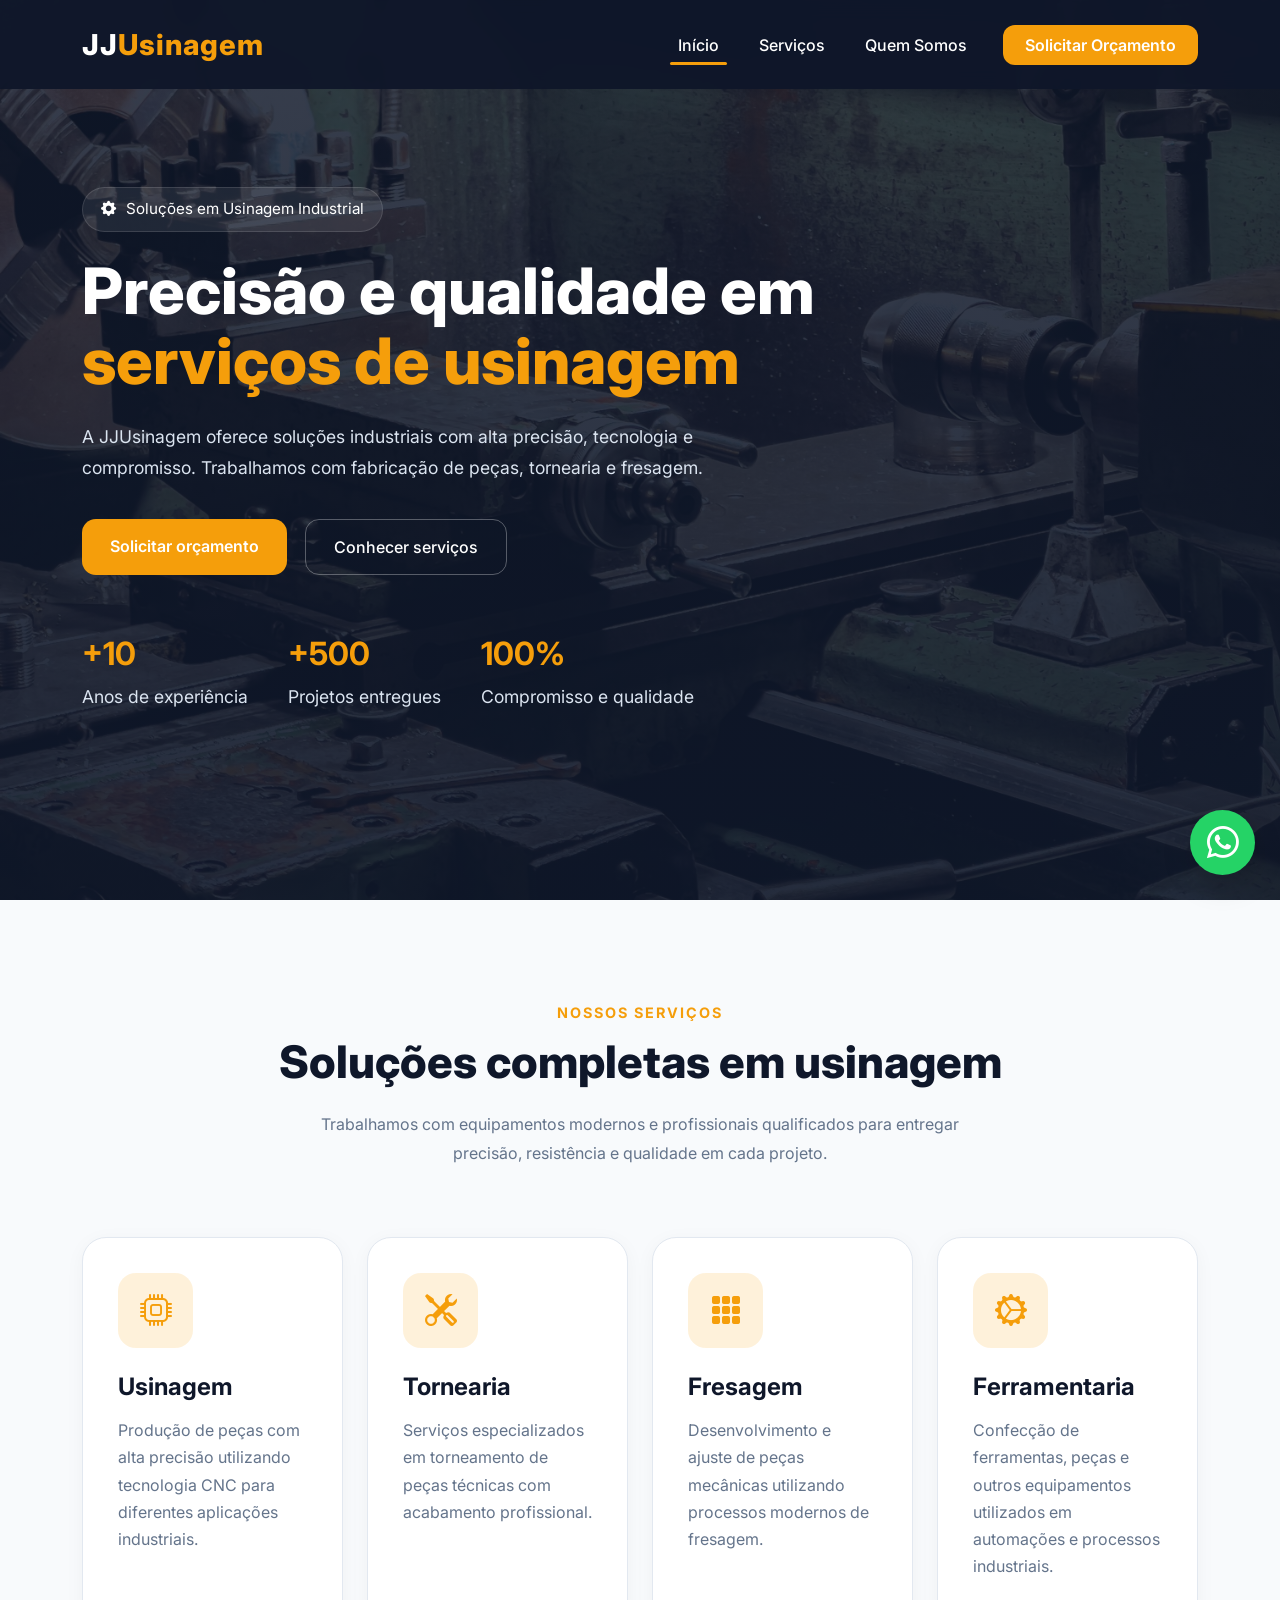
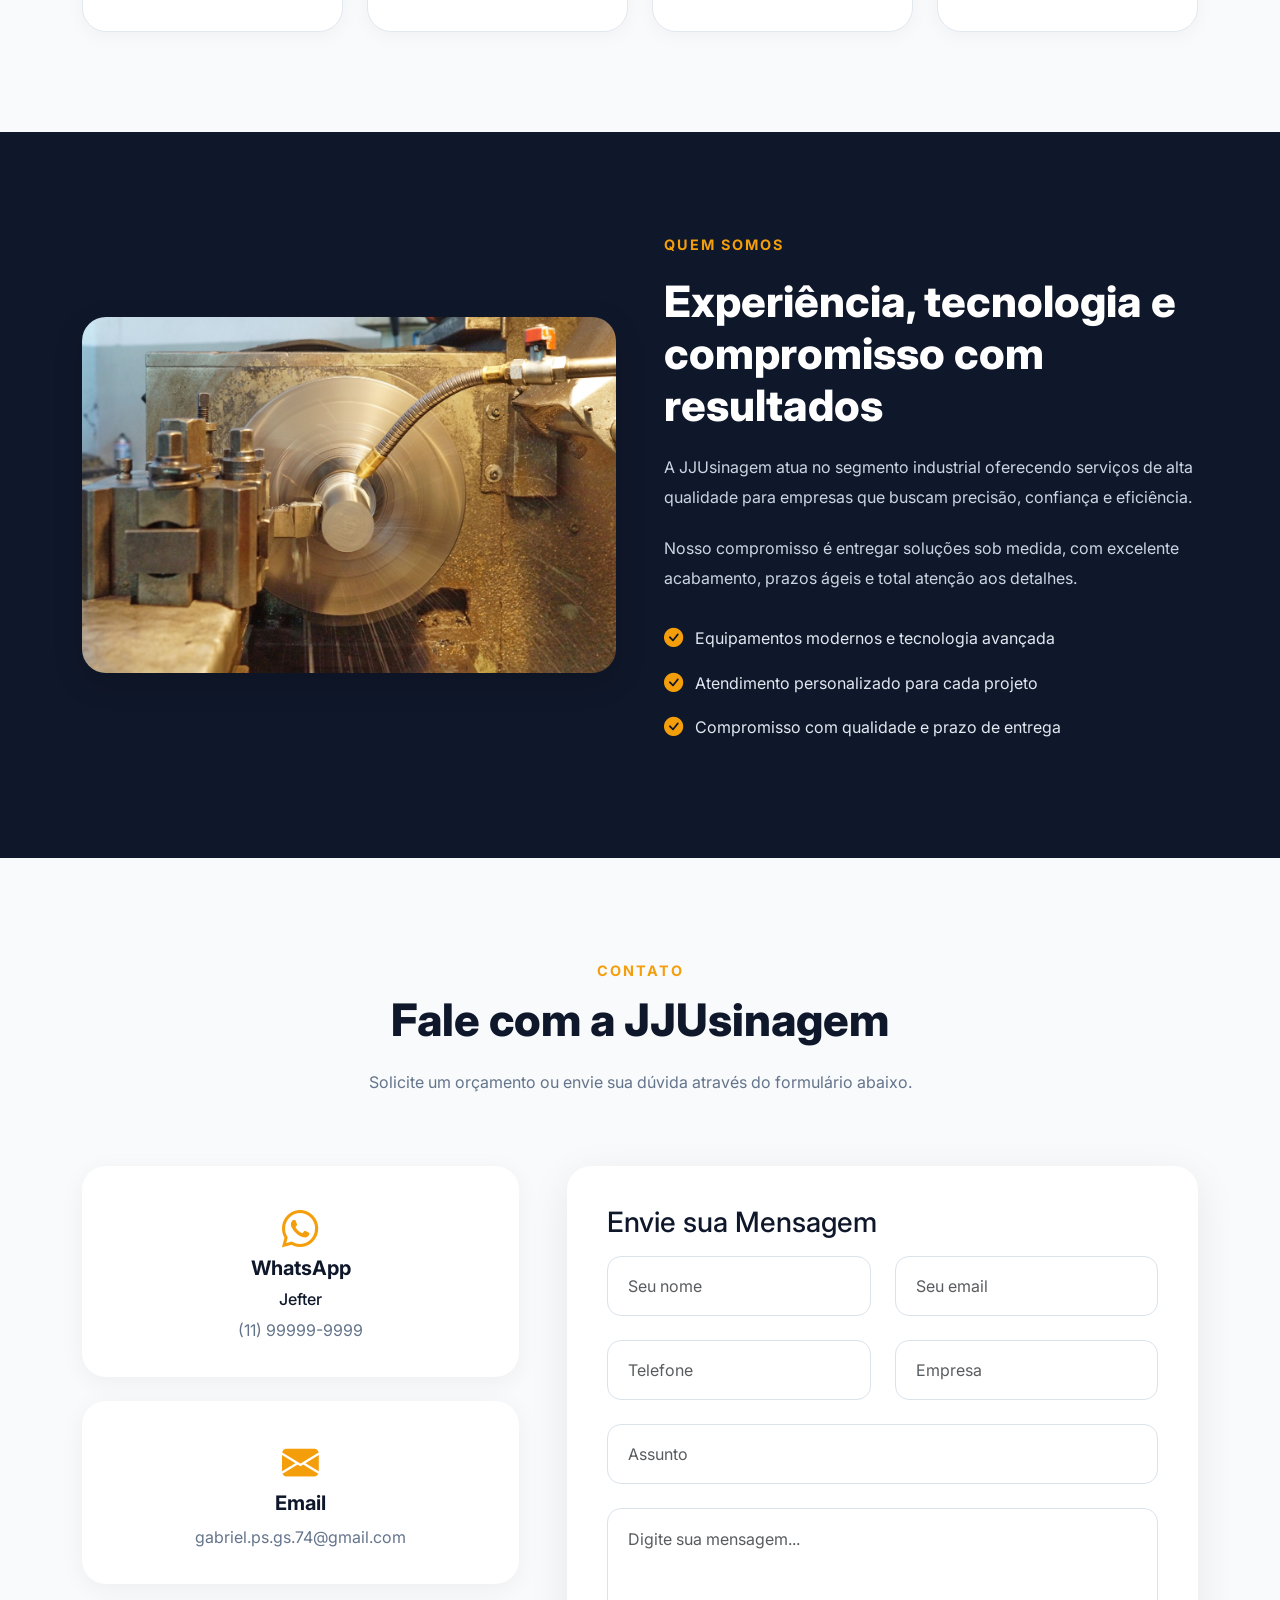
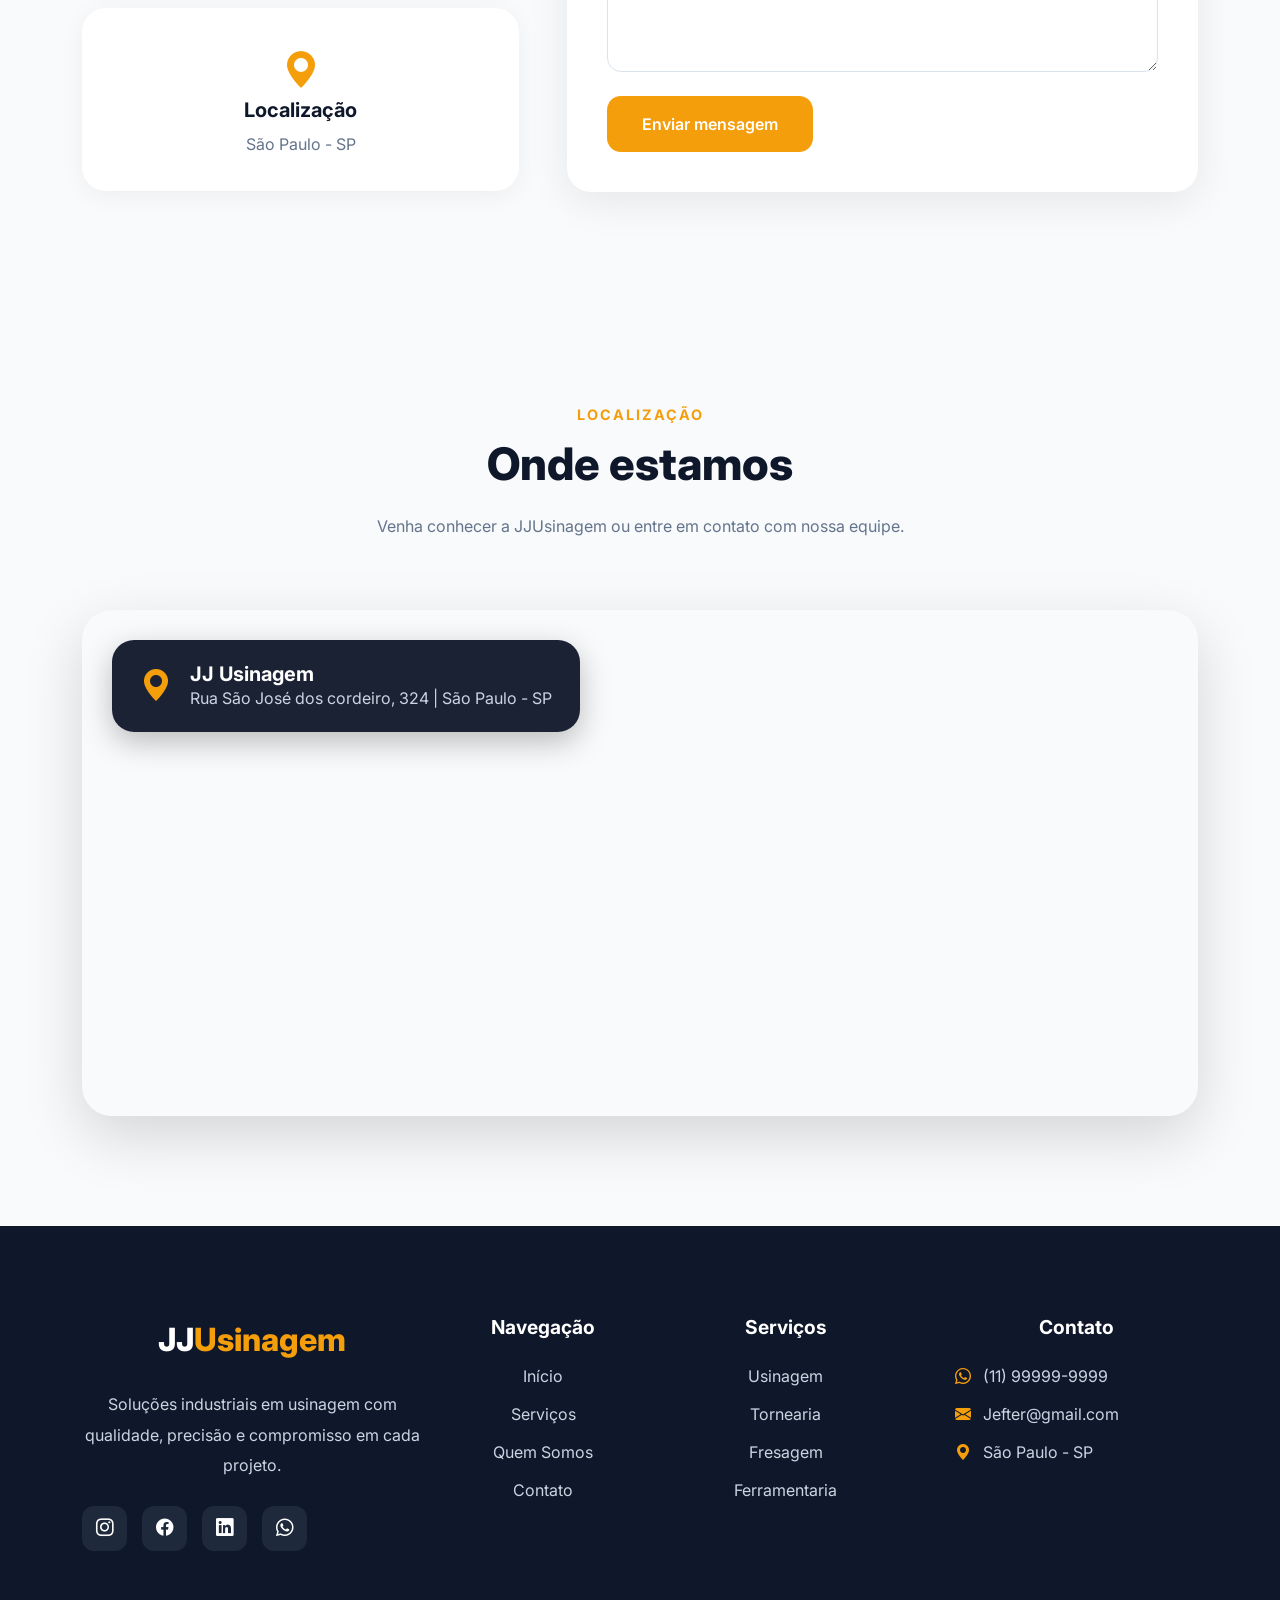
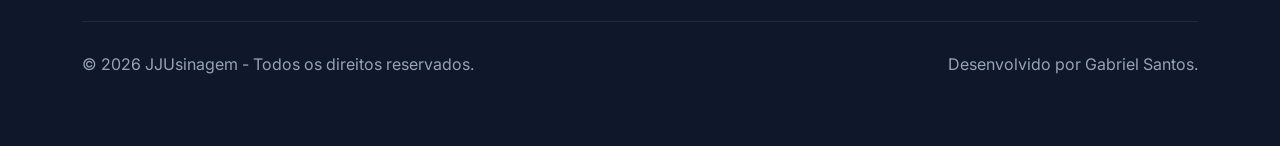
==== index.html @ d893b0e5 "Update index.html" ====
<!DOCTYPE html>
<html lang="pt-BR">
<head>
  <meta charset="UTF-8" />
  <meta name="viewport" content="width=device-width, initial-scale=1.0" />
  <title>JJ Usinagem | Precisão e Qualidade Industrial</title>

  <link rel="preconnect" href="https://fonts.googleapis.com">
  <link rel="preconnect" href="https://fonts.gstatic.com" crossorigin>
  <link href="https://fonts.googleapis.com/css2?family=Inter:wght@300;400;500;600;700;800&display=swap" rel="stylesheet">

  <link href="https://cdn.jsdelivr.net/npm/bootstrap@5.3.3/dist/css/bootstrap.min.css" rel="stylesheet">
  <link rel="stylesheet" href="https://cdn.jsdelivr.net/npm/bootstrap-icons@1.11.3/font/bootstrap-icons.min.css">

  <link rel="stylesheet" href="assets/style.css">
  <script src="assets/script.js"></script>
</head>
<body>

  <nav class="navbar navbar-expand-lg fixed-top">
    <div class="container">
      <a class="navbar-brand" href="index.html">JJ<span>Usinagem</span></a>

      <button class="navbar-toggler bg-light" type="button" data-bs-toggle="collapse" data-bs-target="#menu">
        <span class="navbar-toggler-icon"></span>
      </button>

      <div class="collapse navbar-collapse" id="menu">
        <ul class="navbar-nav ms-auto align-items-lg-center">
          <li class="nav-item">
            <a class="nav-link active" href="#home">Início</a>
          </li>
          <li class="nav-item">
            <a class="nav-link" href="servicos.html">Serviços</a>
          </li>
          <li class="nav-item">
            <a class="nav-link" href="quemsomos.html">Quem Somos</a>
          </li>
          <li class="nav-item ms-lg-3 mt-3 mt-lg-0">
            <a href="#contact" class="btn-contact text-decoration-none">Solicitar Orçamento</a>
          </li>
        </ul>
      </div>
    </div>
  </nav>

  <section class="hero" id="home">
    <div class="container">
      <div class="row align-items-center">
        <div class="col-lg-8">

          <div class="hero-badge">
            <i class="bi bi-gear-fill"></i>
            Soluções em Usinagem Industrial
          </div>

          <h1>
            Precisão e qualidade em
            <span>serviços de usinagem</span>
          </h1>

          <p>
            A JJUsinagem oferece soluções industriais com alta precisão, tecnologia e compromisso.
        Trabalhamos com fabricação de peças, tornearia e fresagem.
          </p>

          <div class="hero-buttons">
            <a href="#contact" class="btn-primary-custom">
              Solicitar orçamento
            </a>

            <a href="#services" class="btn-outline-custom">
              Conhecer serviços
            </a>
          </div>

          <div class="stats">
            <div class="stat-item">
              <h3>+10</h3>
              <p>Anos de experiência</p>
            </div>

            <div class="stat-item">
              <h3>+500</h3>
              <p>Projetos entregues</p>
            </div>

            <div class="stat-item">
              <h3>100%</h3>
              <p>Compromisso e qualidade</p>
            </div>
          </div>

        </div>
      </div>
    </div>
  </section>

  <section id="services">
    <div class="container">

      <div class="section-title">
        <span>Nossos serviços</span>
        <h2>Soluções completas em usinagem</h2>
        <p>
          Trabalhamos com equipamentos modernos e profissionais qualificados para entregar precisão,
          resistência e qualidade em cada projeto.
        </p>
      </div>

      <div class="row g-4">

        <div class="col-md-6 col-lg-3">
          <div class="service-card">
            <div class="service-icon">
              <i class="bi bi-cpu"></i>
            </div>
            <h4>Usinagem</h4>
            <p>
              Produção de peças com alta precisão utilizando tecnologia CNC para diferentes aplicações industriais.
            </p>
          </div>
        </div>

        <div class="col-md-6 col-lg-3">
          <div class="service-card">
            <div class="service-icon">
              <i class="bi bi-tools"></i>
            </div>
            <h4>Tornearia</h4>
            <p>
              Serviços especializados em torneamento de peças técnicas com acabamento profissional.
            </p>
          </div>
        </div>

        <div class="col-md-6 col-lg-3">
          <div class="service-card">
            <div class="service-icon">
              <i class="bi bi-grid-3x3-gap-fill"></i>
            </div>
            <h4>Fresagem</h4>
            <p>
              Desenvolvimento e ajuste de peças mecânicas utilizando processos modernos de fresagem.
            </p>
          </div>
        </div>

        <div class="col-md-6 col-lg-3">
          <div class="service-card">
            <div class="service-icon">
              <i class="bi bi-gear-wide-connected"></i>
            </div>
            <h4>Ferramentaria</h4>
            <p>
               Confecção de ferramentas, peças e outros equipamentos utilizados em automações e processos industriais. </p>
          </div>
        </div>

      </div>
    </div>
  </section>

  <section class="about" id="about">
    <div class="container">
      <div class="row align-items-center g-5">

        <div class="col-lg-6">
          <div class="about-image">
            <img src="images/torno.jpg" alt="Usinagem Industrial">
          </div>
        </div>

        <div class="col-lg-6">
          <div class="about-content">
            <span>Quem somos</span>
            <h2>Experiência, tecnologia e compromisso com resultados</h2>

            <p>
              A JJUsinagem atua no segmento industrial oferecendo serviços de alta qualidade para empresas que buscam precisão, confiança e eficiência.
            </p>

            <p>
              Nosso compromisso é entregar soluções sob medida, com excelente acabamento, prazos ágeis e total atenção aos detalhes.
            </p>

            <ul class="feature-list">
              <li>
                <i class="bi bi-check-circle-fill"></i>
                Equipamentos modernos e tecnologia avançada
              </li>

              <li>
                <i class="bi bi-check-circle-fill"></i>
                Atendimento personalizado para cada projeto
              </li>

              <li>
                <i class="bi bi-check-circle-fill"></i>
                Compromisso com qualidade e prazo de entrega
              </li>
            </ul>
          </div>
        </div>

      </div>
    </div>
  </section>

    <section id="contact">
  <div class="container">

    <div class="section-title">
      <span>Contato</span>

      <h2>Fale com a JJUsinagem</h2>

      <p>
        Solicite um orçamento ou envie sua dúvida através do formulário abaixo.
      </p>
    </div>

    <div class="row g-5 align-items-start">

      <!-- CONTATOS -->
      <div class="col-lg-5">

        <div class="contact-card mb-4">
          <i class="bi bi-whatsapp"></i>
          <h5>WhatsApp</h5>
          <h6>Jefter</h6>
          <p>(11) 99999-9999</p>
        </div>

        <div class="contact-card mb-4">
          <i class="bi bi-envelope-fill"></i>
          <h5>Email</h5>
          <p>gabriel.ps.gs.74@gmail.com</p>
        </div>

        <div class="contact-card">
          <i class="bi bi-geo-alt-fill"></i>
          <h5>Localização</h5>
          <p>São Paulo - SP</p>
        </div>

      </div>

      <!-- FORMULÁRIO -->
      <div class="col-lg-7">

        
        <form
          action="https://api.staticforms.xyz/submit"
          method="POST"
          class="contact-form">

            <h3 class="text-left mb-3">Envie sua Mensagem</h3>

          <!-- SUA ACCESS KEY -->
          <input
            type="hidden"
            name="accessKey"
            value="93bc4795-1b45-4919-b12a-b685d27fb058">

          <!-- ASSUNTO PERSONALIZADO -->
          <input
            type="hidden"
            name="subject"
            value="📩 Novo orçamento - JJUsinagem">

          <!-- RESPONDER DIRETO PARA CLIENTE -->
          <input
            type="hidden"
            name="replyTo"
            value="@">

          <!-- DESATIVAR CAPTCHA -->
          <input
            type="hidden"
            name="honeypot"
            value="">

          <div class="row g-4">

            <div class="col-md-6">
              <input
                type="text"
                name="name"
                class="form-control"
                placeholder="Seu nome"
                required>
            </div>

            <div class="col-md-6">
              <input
                type="email"
                name="email"
                class="form-control"
                placeholder="Seu email"
                required>
            </div>

            <div class="col-md-6">
              <input
                type="tel"
                name="phone"
                class="form-control"
                placeholder="Telefone">
            </div>

            <div class="col-md-6">
              <input
                type="text"
                name="company"
                class="form-control"
                placeholder="Empresa">
            </div>

            <div class="col-12">
              <input
                type="text"
                name="subjectClient"
                class="form-control"
                placeholder="Assunto">
            </div>

            <div class="col-12">
              <textarea
                name="message"
                rows="6"
                class="form-control"
                placeholder="Digite sua mensagem..."
                required></textarea>
            </div>

            <div class="col-12">
              <button
                type="submit"
                class="btn-primary-custom border-0">

                Enviar mensagem
              </button>
            </div>

          </div>

        </form>

      </div>

    </div>

  </div>
</section>

<!-- MAPA -->
<section class="map-section">

  <div class="container">

    <div class="section-title">

      <span>Localização</span>

      <h2>
        Onde estamos
      </h2>

      <p>
        Venha conhecer a JJUsinagem ou entre em contato com nossa equipe.
      </p>

    </div>

    <div class="map-container">

      <iframe
        src="https://www.google.com/maps/embed?pb=!1m18!1m12!1m3!1d14635.903325367364!2d-46.49795691904837!3d-23.497380007648175!2m3!1f0!2f0!3f0!3m2!1i1024!2i768!4f13.1!3m3!1m2!1s0x94ce605e9e8cb87d%3A0x4900f281534b717f!2sR.%20S%C3%A3o%20Jos%C3%A9%20dos%20Cordeiros%2C%20324%20-%20Parque%20Cisper%2C%20S%C3%A3o%20Paulo%20-%20SP%2C%2003818-020!5e0!3m2!1spt-BR!2sbr!4v1781046316610!5m2!1spt-BR!2sbr">
        allowfullscreen=""
        loading="lazy"
        referrerpolicy="no-referrer-when-downgrade">
      </iframe>

      <div class="map-overlay">

        <div class="map-info">

          <i class="bi bi-geo-alt-fill"></i>

          <div>
            <h5>JJ Usinagem</h5>
            <p>Rua São José dos cordeiro, 324 | São Paulo - SP</p>
          </div>

        </div>

      </div>

    </div>

  </div>

</section>

 <footer class="footer">

  <div class="container">

    <div class="row g-5">

      <!-- LOGO -->
      <div class="col-lg-4">

        <a class="footer-logo text-decoration-none" href="index.html">
          JJ<span>Usinagem</span>
        </a>

        <p class="footer-description">
          Soluções industriais em usinagem com qualidade,
          precisão e compromisso em cada projeto.
        </p>

        <div class="footer-social">

          <a href="#">
            <i class="bi bi-instagram"></i>
          </a>

          <a href="#">
            <i class="bi bi-facebook"></i>
          </a>

          <a href="#">
            <i class="bi bi-linkedin"></i>
          </a>

          <a href="#">
            <i class="bi bi-whatsapp"></i>
          </a>

        </div>

      </div>

      <!-- LINKS -->
      <div class="col-6 col-lg-2">

        <h5>Navegação</h5>

        <ul>

          <li>
            <a href="index.html">
              Início
            </a>
          </li>

          <li>
            <a href="servicos.html">
              Serviços
            </a>
          </li>

          <li>
            <a href="quemsomos.html">
              Quem Somos
            </a>
          </li>

          <li>
            <a href="#contact">
              Contato
            </a>
          </li>

        </ul>

      </div>

      <!-- SERVIÇOS -->
      <div class="col-6 col-lg-3">

        <h5>Serviços</h5>

        <ul>

          <li>Usinagem</li>

          <li>Tornearia</li>

          <li>Fresagem</li>

          <li>Ferramentaria</li>

        </ul>

      </div>

      <!-- CONTATO -->
      <div class="col-lg-3">

        <h5>Contato</h5>

        <ul class="footer-contact">

          <li>
            <i class="bi bi-whatsapp"></i>
            (11) 99999-9999
          </li>

          <li>
            <i class="bi bi-envelope-fill"></i>
            Jefter@gmail.com
          </li>

          <li>
            <i class="bi bi-geo-alt-fill"></i>
            São Paulo - SP
          </li>

        </ul>

      </div>

    </div>

    <!-- LINHA -->
    <div class="footer-bottom">

      <p>
        © 2026 JJUsinagem - Todos os direitos reservados.
      </p>

      <p>
        Desenvolvido por Gabriel Santos.
      </p>

    </div>

  </div>

</footer>

  <a href="https://wa.me/5511999999999" class="whatsapp-button" target="_blank">
    <i class="bi bi-whatsapp"></i>
  </a>

  <script src="https://cdn.jsdelivr.net/npm/bootstrap@5.3.3/dist/js/bootstrap.bundle.min.js"></script>

</body>
</html>
---- assets/style.css ----
:root {
  --primary: #0f172a;
  --secondary: #1e293b;
  --accent: #f59e0b;
  --light: #f8fafc;
  --gray: #94a3b8;
  --white: #ffffff;
  --shadow: 0 10px 30px rgba(0,0,0,0.15);
}

* {
  margin: 0;
  padding: 0;
  box-sizing: border-box;
  scroll-behavior: smooth;
}

body {
  font-family: 'Inter', sans-serif;
  background: var(--light);
  color: var(--primary);
  overflow-x: hidden;
}

.navbar {
  background: rgba(15, 23, 42, 0.95);
  backdrop-filter: blur(10px);
  padding: 18px 0;
  transition: 0.3s ease;
}

.navbar-brand {
  font-size: 1.8rem;
  font-weight: 800;
  color: var(--white) !important;
  letter-spacing: 1px;
}

.navbar-brand span {
  color: var(--accent);
}

.navbar .nav-link {
  position: relative;
  color: white !important;
  font-weight: 500;
  margin: 0 12px;
  transition: 0.3s ease;
  padding-bottom: 8px;
}

/* LINHA ANIMADA */

.navbar .nav-link::after {
  content: "";

  position: absolute;
  left: 0;
  bottom: 0;

  width: 0%;
  height: 3px;

  background: #f59e0b;
  border-radius: 20px;

  transition: 0.3s ease;
}

/* HOVER */

.navbar .nav-link:hover::after {
  width: 100%;
}

/* ACTIVE */

.navbar .nav-link.active::after {
  width: 100%;
}

/* COR AO PASSAR */

.navbar .nav-link:hover {
  color: #ffffff !important;
}

.btn-contact {
  background: var(--accent);
  color: var(--white);
  border-radius: 12px;
  padding: 10px 22px;
  font-weight: 600;
  border: none;
  transition: 0.3s ease;
}

.btn-contact:hover {
  background: #d97706;
  transform: translateY(-2px);
}

.hero {
  min-height: 100vh;
  background:
    linear-gradient(rgba(15, 23, 42, 0.82), rgba(15, 23, 42, 0.9)),
    url('/images/tornomecanico.jpg') center/cover;
  display: flex;
  align-items: center;
  color: var(--white);
  position: relative;
}

.hero-badge {
  display: inline-flex;
  align-items: center;
  gap: 10px;
  background: rgba(255,255,255,0.08);
  border: 1px solid rgba(255,255,255,0.12);
  padding: 10px 18px;
  border-radius: 50px;
  margin-bottom: 24px;
  font-size: 0.95rem;
}

.hero h1 {
  font-size: 4rem;
  font-weight: 800;
  line-height: 1.1;
  margin-bottom: 24px;
}

.hero h1 span {
  color: var(--accent);
}

.hero p {
  font-size: 1.1rem;
  color: #dbe4f0;
  max-width: 650px;
  line-height: 1.8;
  margin-bottom: 35px;
}

.hero-buttons {
  display: flex;
  gap: 18px;
  flex-wrap: wrap;
}

.btn-primary-custom {
  background: var(--accent);
  border: none;
  color: var(--white);
  padding: 15px 28px;
  border-radius: 14px;
  font-weight: 600;
  transition: 0.3s;
  text-decoration: none;
}

.btn-primary-custom:hover {
  background: #d97706;
  transform: translateY(-3px);
}

.btn-outline-custom {
  border: 1px solid rgba(255,255,255,0.3);
  color: var(--white);
  padding: 15px 28px;
  border-radius: 14px;
  text-decoration: none;
  transition: 0.3s;
  font-weight: 500;
}

.btn-outline-custom:hover {
  background: rgba(255,255,255,0.1);
  color: var(--white);
}

.stats {
  margin-top: 60px;
  display: flex;
  gap: 40px;
  flex-wrap: wrap;
}

.stat-item h3 {
  font-size: 2rem;
  color: var(--accent);
  font-weight: 700;
}

.stat-item p {
  margin: 0;
  color: #dbe4f0;
}

section {
  padding: 100px 0;
}

.section-title {
  text-align: center;
  margin-bottom: 70px;
}

.section-title span {
  color: var(--accent);
  font-weight: 700;
  text-transform: uppercase;
  letter-spacing: 2px;
  font-size: 0.9rem;
}

.section-title h2 {
  font-size: 2.8rem;
  font-weight: 800;
  margin-top: 12px;
}

.section-title p {
  color: #64748b;
  max-width: 700px;
  margin: 20px auto 0;
  line-height: 1.8;
}

.service-card {
  background: var(--white);
  border-radius: 24px;
  padding: 35px;
  height: 100%;
  transition: 0.4s ease;
  box-shadow: 0 4px 20px rgba(0,0,0,0.04);
  border: 1px solid #e2e8f0;
}

.service-card:hover {
  transform: translateY(-10px);
  box-shadow: var(--shadow);
}

.service-icon {
  width: 75px;
  height: 75px;
  background: rgba(245, 158, 11, 0.15);
  display: flex;
  align-items: center;
  justify-content: center;
  border-radius: 18px;
  margin-bottom: 25px;
  font-size: 2rem;
  color: var(--accent);
}

.service-card h4 {
  font-weight: 700;
  margin-bottom: 15px;
}

.service-card p {
  color: #64748b;
  line-height: 1.7;
}

.about {
  background: var(--primary);
  color: var(--white);
}

.about-image {
  border-radius: 24px;
  overflow: hidden;
  box-shadow: var(--shadow);
}

.about-image img {
  width: 100%;
  height: 100%;
  object-fit: cover;
}

.about-content span {
  color: var(--accent);
  font-weight: 700;
  letter-spacing: 2px;
  text-transform: uppercase;
  font-size: 0.9rem;
}

.about-content h2 {
  font-size: 2.7rem;
  font-weight: 800;
  margin: 20px 0;
}

.about-content p {
  color: #cbd5e1;
  line-height: 1.9;
  margin-bottom: 20px;
}

.feature-list {
  list-style: none;
  padding: 0;
  margin-top: 30px;
}

.feature-list li {
  margin-bottom: 16px;
  display: flex;
  align-items: center;
  gap: 12px;
  color: #e2e8f0;
}

.feature-list i {
  color: var(--accent);
  font-size: 1.2rem;
}

.cta {
  background:
  linear-gradient(rgba(15, 23, 42, 0.92), rgba(15, 23, 42, 0.92)),
  url('https://images.unsplash.com/photo-1537462715879-360eeb61a0ad?q=80&w=1600&auto=format&fit=crop') center/cover;
  color: var(--white);
  text-align: center;
  border-radius: 30px;
  padding: 80px 50px;
}

.cta h2 {
  font-size: 3rem;
  font-weight: 800;
  margin-bottom: 20px;
}

.cta p {
  max-width: 700px;
  margin: auto;
  color: #cbd5e1;
  line-height: 1.8;
  margin-bottom: 35px;
}

.contact-card {
  background: var(--white);
  padding: 35px;
  border-radius: 24px;
  text-align: center;
  box-shadow: 0 5px 25px rgba(0,0,0,0.05);
  height: 100%;
  transition: 0.3s ease;
}

.contact-card:hover {
  transform: translateY(-8px);
}

.contact-card i {
  font-size: 2.3rem;
  color: var(--accent);
  margin-bottom: 20px;
}

.contact-card h5 {
  font-weight: 700;
  margin-bottom: 10px;
}

.contact-card p {
  color: #64748b;
  margin: 0;
}

footer {
  background: #020617;
  color: #94a3b8;
  padding: 40px 0;
  text-align: center;
}

.whatsapp-button {
  position: fixed;
  bottom: 25px;
  right: 25px;
  width: 65px;
  height: 65px;
  background: #25d366;
  color: white;
  border-radius: 50%;
  display: flex;
  align-items: center;
  justify-content: center;
  font-size: 2rem;
  text-decoration: none;
  box-shadow: var(--shadow);
  z-index: 999;
  transition: 0.3s ease;
}

.whatsapp-button:hover {
  transform: scale(1.08);
  color: white;
}

@media (max-width: 991px) {
  .hero {
    text-align: center;
  }

  .hero h1 {
    font-size: 3rem;
  }

  .hero-buttons,
  .stats {
    justify-content: center;
  }

  .about-content {
    margin-top: 50px;
  }
}

@media (max-width: 768px) {
  .hero h1 {
    font-size: 2.4rem;
  }

  .section-title h2,
  .about-content h2,
  .cta h2 {
    font-size: 2rem;
  }

  .cta {
    padding: 60px 25px;
  }
}


/* ================================= */
/* FORMULÁRIO CONTATO */
/* ================================= */

.contact-form {
  background: white;
  padding: 40px;
  border-radius: 24px;
  box-shadow: 0 10px 40px rgba(0,0,0,0.08);
}

.contact-form .form-control {
  height: 60px;
  border-radius: 14px;
  border: 1px solid #dbe2ea;
  padding: 0 20px;
  font-size: 1rem;
  transition: 0.3s ease;
}

.contact-form textarea.form-control {
  height: auto;
  padding-top: 18px;
}

.contact-form .form-control:focus {
  border-color: #f59e0b;
  box-shadow: 0 0 0 0.2rem rgba(245, 158, 11, 0.2);
}

.contact-form button {
  padding: 16px 35px;
  border-radius: 14px;
  font-weight: 600;
}

/* RESPONSIVO */

@media (max-width: 768px) {

  .contact-form {
    padding: 30px 20px;
  }

}


/* ================================= */
/* SERVIÇOS PAGE */
/* ================================= */

.services-hero {
  min-height: 80vh;
}

.services-page-section {
  padding: 100px 0;
  background: #f8fafc;
}

.service-box-large {
  background: white;
  border-radius: 24px;
  overflow: hidden;
  box-shadow: 0 8px 30px rgba(0,0,0,0.08);
  transition: 0.4s ease;
  height: 100%;
}

.service-box-large:hover {
  transform: translateY(-10px);
}

.service-box-large img {
  width: 100%;
  height: 280px;
  object-fit: cover;
}

.service-box-content {
  padding: 35px;
}

.service-icon-large {
  width: 75px;
  height: 75px;
  background: rgba(245, 158, 11, 0.15);
  color: #f59e0b;
  border-radius: 18px;
  display: flex;
  align-items: center;
  justify-content: center;
  font-size: 2rem;
  margin-bottom: 25px;
}

.service-box-content h3 {
  font-size: 1.8rem;
  font-weight: 700;
  margin-bottom: 18px;
  color: #0f172a;
}

.service-box-content p {
  color: #64748b;
  line-height: 1.8;
  margin-bottom: 25px;
}

.service-box-content ul {
  padding-left: 20px;
  margin: 0;
}

.service-box-content ul li {
  margin-bottom: 10px;
  color: #334155;
}

/* ================================= */
/* DIFERENCIAIS */
/* ================================= */

.advantages-section {
  background: white;
  padding: 100px 0;
}

.advantage-card {
  background: #f8fafc;
  padding: 40px 30px;
  border-radius: 22px;
  text-align: center;
  height: 100%;
  transition: 0.3s ease;
  border: 1px solid #e2e8f0;
}

.advantage-card:hover {
  transform: translateY(-8px);
  box-shadow: 0 10px 30px rgba(0,0,0,0.08);
}

.advantage-card i {
  font-size: 2.5rem;
  color: #f59e0b;
  margin-bottom: 20px;
}

.advantage-card h4 {
  font-weight: 700;
  margin-bottom: 15px;
}

.advantage-card p {
  color: #64748b;
  line-height: 1.7;
}

/* ================================= */
/* PROCESSO */
/* ================================= */

.process-section {
  background: #0f172a;
  padding: 100px 0;
}

.process-section .section-title h2,
.process-section .section-title span {
  color: white;
}

.process-card {
  background: #1e293b;
  padding: 40px 25px;
  border-radius: 22px;
  height: 100%;
  transition: 0.3s ease;
}

.process-card:hover {
  transform: translateY(-8px);
}

.process-number {
  width: 70px;
  height: 70px;
  background: #f59e0b;
  color: white;
  font-size: 1.5rem;
  font-weight: 700;
  border-radius: 50%;
  display: flex;
  align-items: center;
  justify-content: center;
  margin: auto auto 25px;
}

.process-card h5 {
  color: white;
  font-weight: 700;
  margin-bottom: 15px;
}

.process-card p {
  color: #cbd5e1;
  line-height: 1.7;
}

/* ================================= */
/* CTA FINAL */
/* ================================= */

.cta-final {
  padding: 100px 0;
  background:
    linear-gradient(rgba(15, 23, 42, 0.9), rgba(15, 23, 42, 0.92)),
    url('https://images.unsplash.com/photo-1537462715879-360eeb61a0ad?q=80&w=1600&auto=format&fit=crop') center/cover;
  text-align: center;
  color: white;
}

.cta-final h2 {
  font-size: 3rem;
  font-weight: 800;
  margin-bottom: 20px;
}

.cta-final p {
  color: #cbd5e1;
  max-width: 700px;
  margin: auto auto 35px;
  line-height: 1.8;
}

/* ================================= */
/* RESPONSIVIDADE */
/* ================================= */

@media (max-width: 768px) {

  .service-box-content {
    padding: 28px;
  }

  .service-box-content h3 {
    font-size: 1.5rem;
  }

  .cta-final h2 {
    font-size: 2rem;
  }

}


/* ================================= */
/* QUEM SOMOS PAGE */
/* ================================= */

.about-hero {
  min-height: 100vh;
  padding-top: 140px;
}

.about-hero-image {
  position: relative;
}

.about-hero-image img {
  width: 100%;
  border-radius: 30px;
  object-fit: cover;
  box-shadow: 0 20px 60px rgba(0,0,0,0.25);
}

/* ================================= */
/* STATS */
/* ================================= */

.about-stats {
  padding: 100px 0;
  background: #f8fafc;
}

.about-stat-card {
  background: white;
  border-radius: 24px;
  padding: 40px 25px;
  text-align: center;
  height: 100%;
  transition: 0.4s ease;
  border: 1px solid #e2e8f0;
  box-shadow: 0 10px 30px rgba(0,0,0,0.05);
}

.about-stat-card:hover {
  transform: translateY(-10px);
}

.about-stat-card i {
  font-size: 2.7rem;
  color: #f59e0b;
  margin-bottom: 20px;
}

.about-stat-card h2 {
  font-size: 2.7rem;
  font-weight: 800;
  color: #0f172a;
  margin-bottom: 10px;
}

.about-stat-card p {
  color: #64748b;
  margin: 0;
  font-weight: 500;
}

/* ================================= */
/* HISTORIA */
/* ================================= */

.history-section {
  padding: 120px 0;
  background: white;
}

.history-image img {
  width: 100%;
  border-radius: 28px;
  box-shadow: 0 20px 50px rgba(0,0,0,0.15);
}

.history-content span {
  color: #f59e0b;
  font-weight: 700;
  text-transform: uppercase;
  letter-spacing: 1px;
}

.history-content h2 {
  font-size: 2.8rem;
  font-weight: 800;
  color: #0f172a;
  margin: 20px 0;
  line-height: 1.2;
}

.history-content p {
  color: #64748b;
  line-height: 1.9;
  margin-bottom: 20px;
}

/* ================================= */
/* VALORES */
/* ================================= */

.values-section {
  padding: 110px 0;
  background: #0f172a;
}

.values-section .section-title h2,
.values-section .section-title span,
.values-section .section-title p {
  color: white;
}

.value-card {
  background: #1e293b;
  border-radius: 24px;
  padding: 45px 30px;
  text-align: center;
  height: 100%;
  transition: 0.4s ease;
  border: 1px solid rgba(255,255,255,0.08);
}

.value-card:hover {
  transform: translateY(-10px);
  background: #273449;
}

.value-card i {
  font-size: 3rem;
  color: #f59e0b;
  margin-bottom: 25px;
}

.value-card h4 {
  color: white;
  font-size: 1.5rem;
  font-weight: 700;
  margin-bottom: 18px;
}

.value-card p {
  color: #cbd5e1;
  line-height: 1.8;
}

/* ================================= */
/* RESPONSIVIDADE */
/* ================================= */

@media (max-width: 992px) {

  .about-hero {
    text-align: center;
  }

  .history-content {
    text-align: center;
  }

  .feature-list {
    justify-content: center;
  }

}

@media (max-width: 768px) {

  .history-content h2 {
    font-size: 2rem;
  }

  .about-stat-card h2 {
    font-size: 2.2rem;
  }

}

/* ================================= */
/* MAPA */
/* ================================= */

.map-section {
  padding: 110px 0;
  background: #f8fafc;
}

.map-container {
  position: relative;
  overflow: hidden;
  border-radius: 30px;
  box-shadow: 0 20px 60px rgba(0,0,0,0.15);
}

.map-container iframe {
  width: 100%;
  height: 500px;
  border: none;
  filter:
    grayscale(0.1)
    contrast(1.05)
    brightness(0.95);
}

/* CARD SOBRE O MAPA */

.map-overlay {
  position: absolute;
  top: 30px;
  left: 30px;
}

.map-info {
  background: rgba(15, 23, 42, 0.95);
  backdrop-filter: blur(10px);

  color: white;

  padding: 22px 28px;

  border-radius: 22px;

  display: flex;
  align-items: center;
  gap: 18px;

  box-shadow: 0 10px 30px rgba(0,0,0,0.25);
}

.map-info i {
  font-size: 2rem;
  color: #f59e0b;
}

.map-info h5 {
  margin: 0;
  font-weight: 700;
}

.map-info p {
  margin: 0;
  color: #cbd5e1;
}

/* RESPONSIVO */

@media (max-width: 768px) {

  .map-container iframe {
    height: 400px;
  }

  .map-overlay {
    left: 15px;
    right: 15px;
    top: 15px;
  }

  .map-info {
    width: 100%;
    padding: 18px;
  }

}


/* ================================= */
/* FOOTER */
/* ================================= */

.footer {
  background: #0f172a;
  padding-top: 90px;
  color: white;
}

.footer-logo {
  font-size: 2rem;
  font-weight: 800;
  color: white;
}

.footer-logo span {
  color: #f59e0b;
}

.footer-description {
  margin: 25px 0;
  color: #cbd5e1;
  line-height: 1.9;
  max-width: 350px;
}

/* SOCIAL */

.footer-social {
  display: flex;
  gap: 15px;
}

.footer-social a {
  width: 45px;
  height: 45px;

  background: #1e293b;

  border-radius: 12px;

  display: flex;
  align-items: center;
  justify-content: center;

  color: white;
  font-size: 1.1rem;

  transition: 0.3s ease;
}

.footer-social a:hover {
  background: #f59e0b;
  transform: translateY(-5px);
}

/* TITULOS */

.footer h5 {
  font-size: 1.2rem;
  font-weight: 700;
  margin-bottom: 25px;
}

/* LISTAS */

.footer ul {
  list-style: none;
  padding: 0;
  margin: 0;
}

.footer ul li {
  margin-bottom: 14px;
  color: #cbd5e1;
}

.footer ul li a {
  color: #cbd5e1;
  text-decoration: none;
  transition: 0.3s ease;
}

.footer ul li a:hover {
  color: #f59e0b;
  padding-left: 5px;
}

/* CONTATO */

.footer-contact li {
  display: flex;
  align-items: center;
  gap: 12px;
}

.footer-contact i {
  color: #f59e0b;
}

/* FOOTER BOTTOM */

.footer-bottom {
  margin-top: 70px;
  padding: 30px 0;

  border-top: 1px solid rgba(255,255,255,0.08);

  display: flex;
  justify-content: space-between;
  align-items: center;
  flex-wrap: wrap;
  gap: 15px;
}

.footer-bottom p {
  margin: 0;
  color: #94a3b8;
}

/* RESPONSIVIDADE */

@media (max-width: 768px) {

  .footer {
    text-align: center;
  }

  .footer-description {
    margin-left: auto;
    margin-right: auto;
  }

  .footer-social {
    justify-content: center;
  }

  .footer-contact li {
    justify-content: center;
  }

  .footer-bottom {
    justify-content: center;
    text-align: center;
  }

}




/* ================================= */
/* SCROLLBAR PERSONALIZADA */
/* ================================= */

::-webkit-scrollbar {
  width: 12px;
}

::-webkit-scrollbar-track {
  background: #0f172a;
}

::-webkit-scrollbar-thumb {
  background: linear-gradient(
    180deg,
    #f59e0b,
    #ea580c
  );

  border-radius: 20px;
  border: 2px solid #0f172a;
}

::-webkit-scrollbar-thumb:hover {
  background: linear-gradient(
    180deg,
    #fbbf24,
    #f97316
  );
}

/* FIREFOX */

html {
  scrollbar-width: thin;
  scrollbar-color: #f59e0b #0f172a;
}
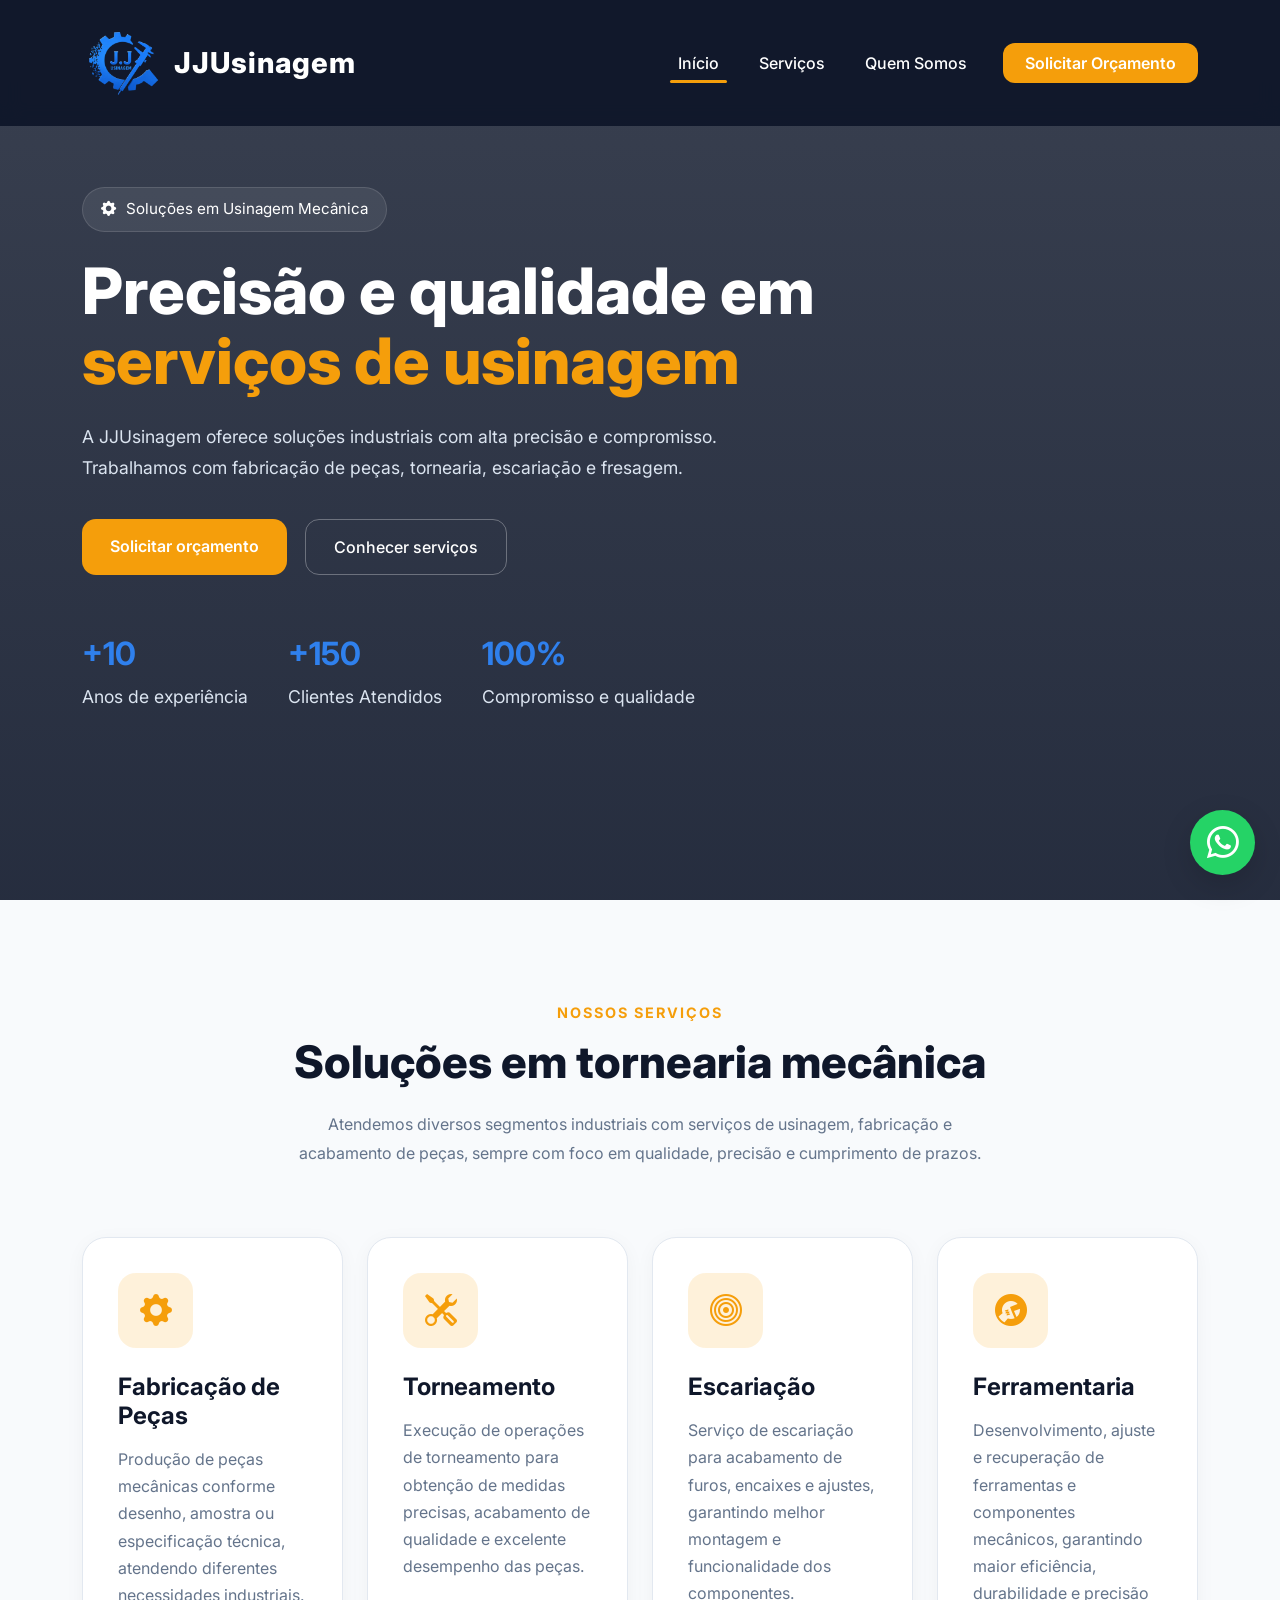
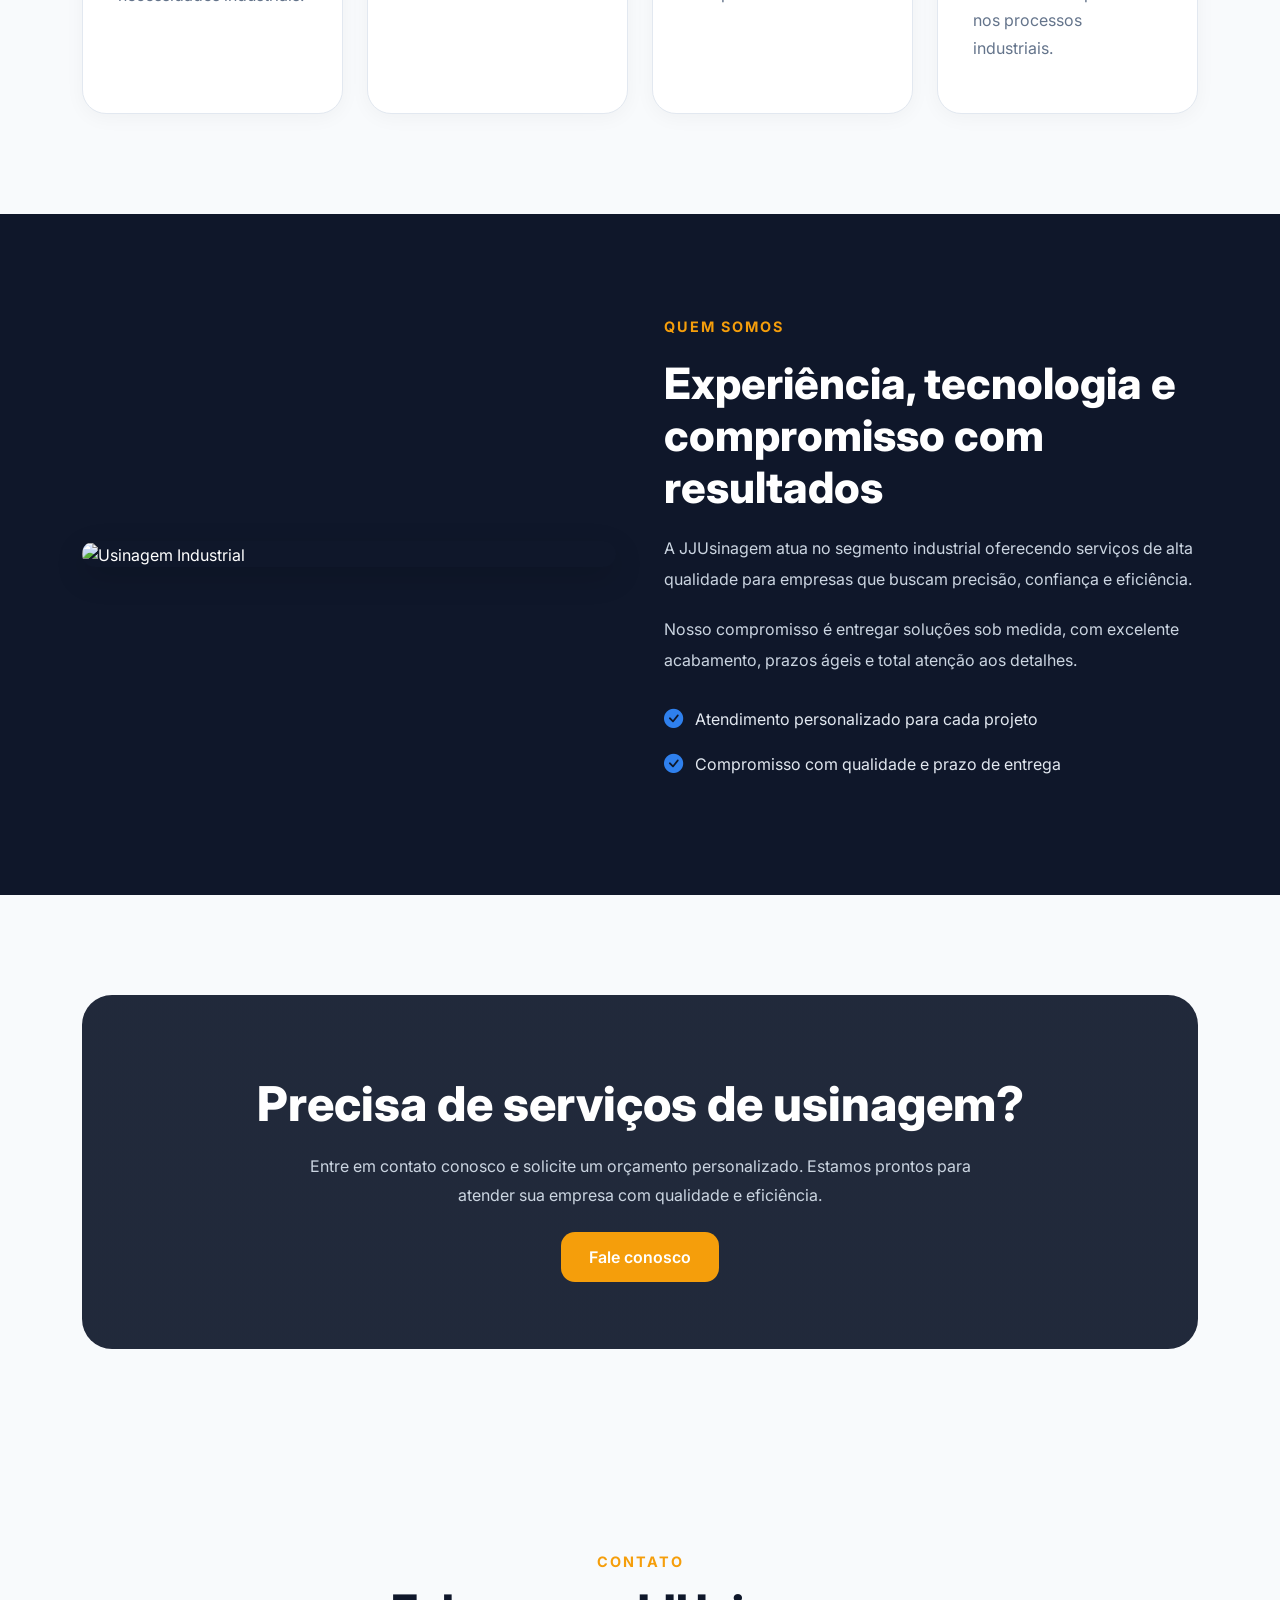
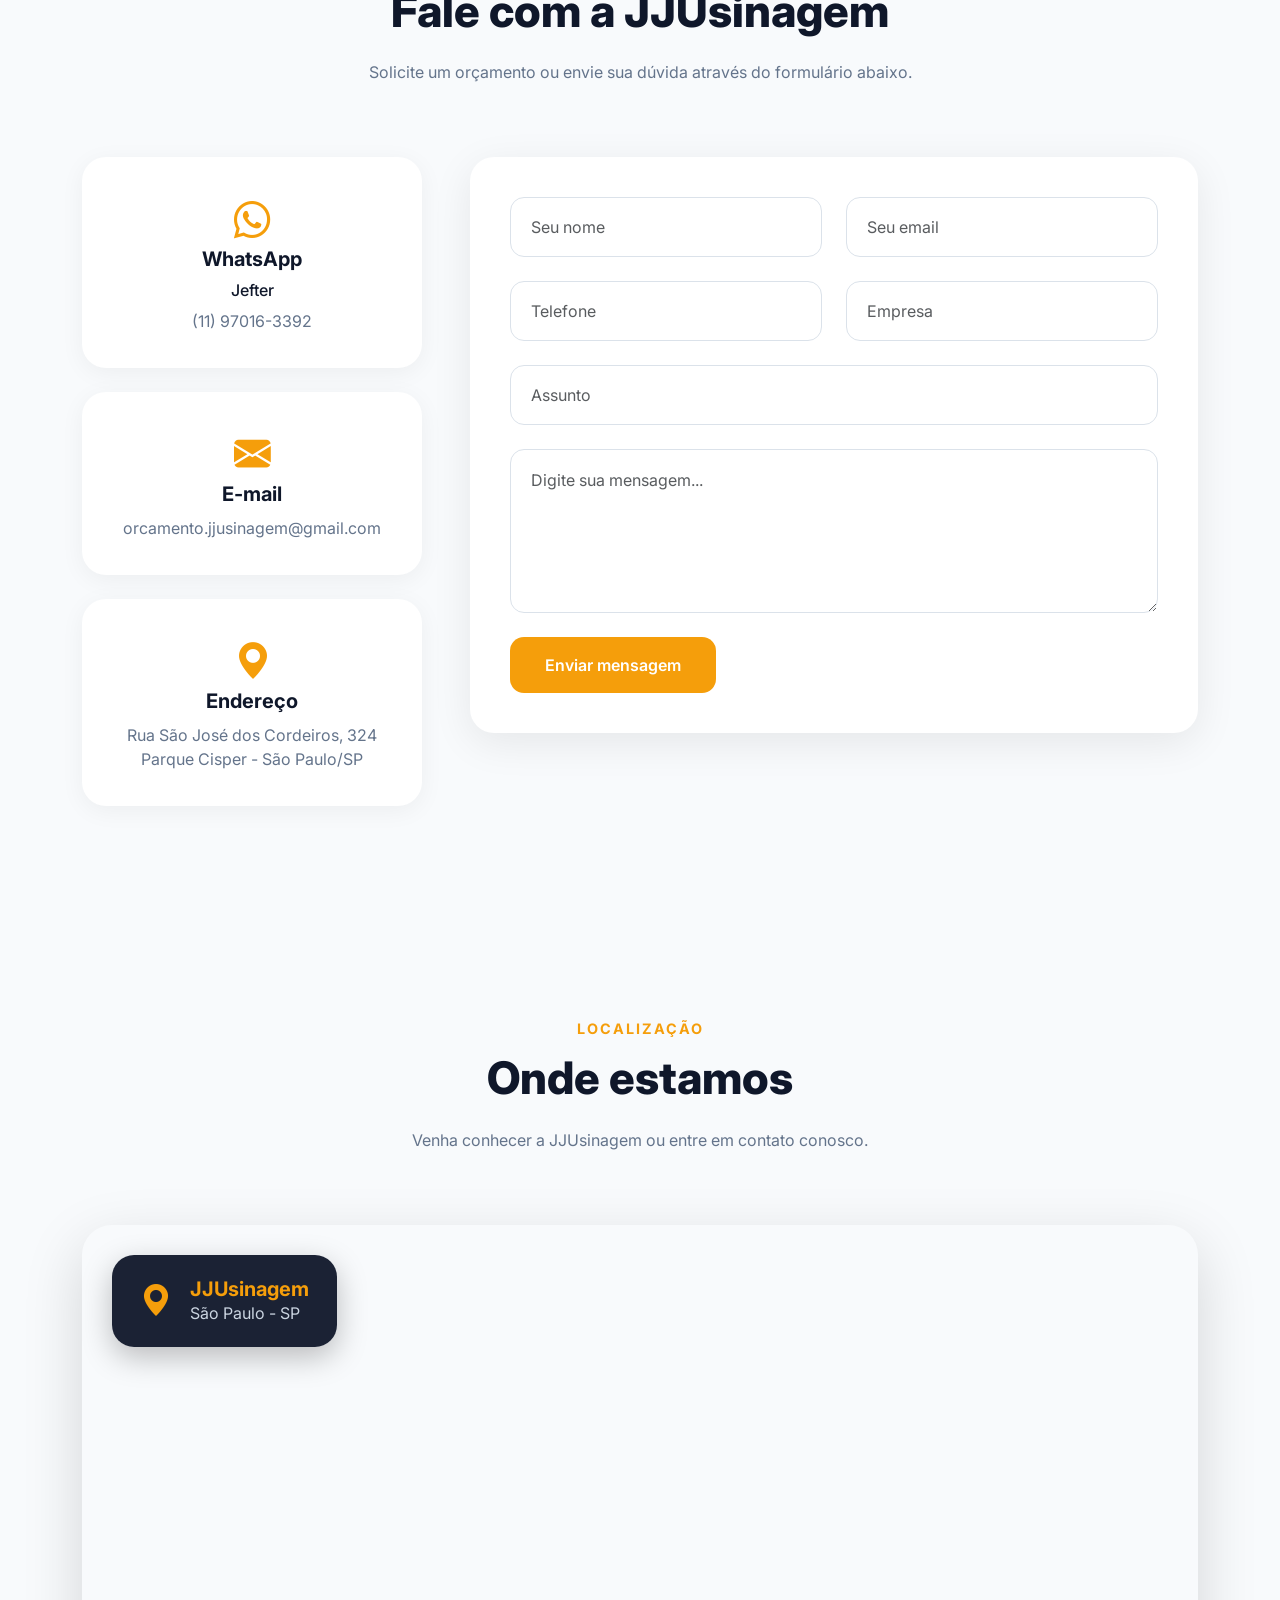
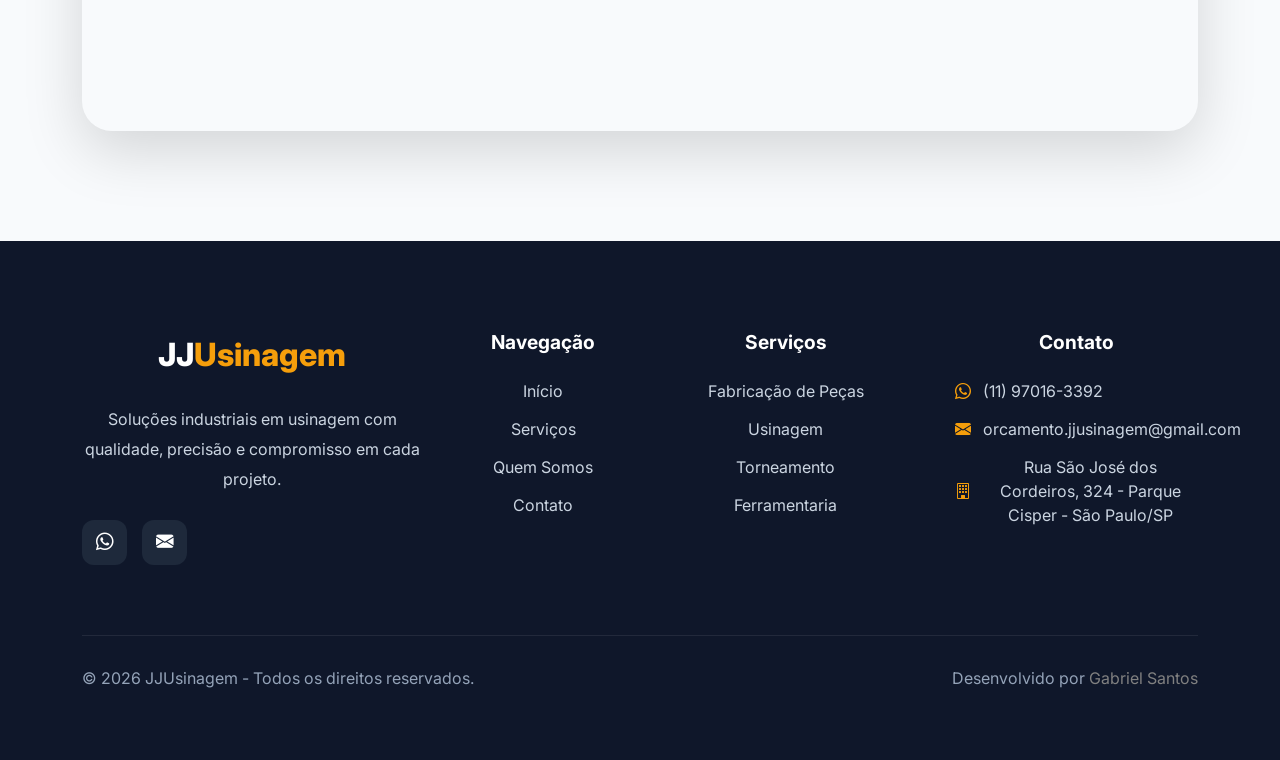
==== commit c00b10a1: "Add files via upload" ====
--- a/index.html
+++ b/index.html
@@ -3,7 +3,7 @@
 <head>
   <meta charset="UTF-8" />
   <meta name="viewport" content="width=device-width, initial-scale=1.0" />
-  <title>JJ Usinagem | Precisão e Qualidade Industrial</title>
+  <title>JJ Usinagem | Precisão e Qualidade</title>
 
   <link rel="preconnect" href="https://fonts.googleapis.com">
   <link rel="preconnect" href="https://fonts.gstatic.com" crossorigin>
@@ -19,7 +19,18 @@
 
   <nav class="navbar navbar-expand-lg fixed-top">
     <div class="container">
-      <a class="navbar-brand" href="index.html">JJ<span>Usinagem</span></a>
+    <a class="navbar-brand" href="index.html">
+
+  <img
+    src="images/logo1.png"
+    alt="Logo JJ Usinagem"
+    class="navbar-logo">
+
+  
+    JJUsinagem
+  
+
+</a>
 
       <button class="navbar-toggler bg-light" type="button" data-bs-toggle="collapse" data-bs-target="#menu">
         <span class="navbar-toggler-icon"></span>
@@ -51,7 +62,7 @@
 
           <div class="hero-badge">
             <i class="bi bi-gear-fill"></i>
-            Soluções em Usinagem Industrial
+            Soluções em Usinagem Mecânica
           </div>
 
           <h1>
@@ -60,8 +71,8 @@
           </h1>
 
           <p>
-            A JJUsinagem oferece soluções industriais com alta precisão, tecnologia e compromisso.
-        Trabalhamos com fabricação de peças, tornearia e fresagem.
+            A JJUsinagem oferece soluções industriais com alta precisão e compromisso.
+        Trabalhamos com fabricação de peças, tornearia, escariaçāo e fresagem.
           </p>
 
           <div class="hero-buttons">
@@ -81,8 +92,8 @@
             </div>
 
             <div class="stat-item">
-              <h3>+500</h3>
-              <p>Projetos entregues</p>
+              <h3>+150</h3>
+              <p>Clientes Atendidos</p>
             </div>
 
             <div class="stat-item">
@@ -97,69 +108,98 @@
   </section>
 
   <section id="services">
-    <div class="container">
-
-      <div class="section-title">
-        <span>Nossos serviços</span>
-        <h2>Soluções completas em usinagem</h2>
-        <p>
-          Trabalhamos com equipamentos modernos e profissionais qualificados para entregar precisão,
-          resistência e qualidade em cada projeto.
-        </p>
-      </div>
-
-      <div class="row g-4">
-
-        <div class="col-md-6 col-lg-3">
-          <div class="service-card">
-            <div class="service-icon">
-              <i class="bi bi-cpu"></i>
-            </div>
-            <h4>Usinagem</h4>
-            <p>
-              Produção de peças com alta precisão utilizando tecnologia CNC para diferentes aplicações industriais.
-            </p>
-          </div>
+  <div class="container">
+
+    <div class="section-title">
+      <span>Nossos serviços</span>
+
+      <h2>Soluções em tornearia mecânica</h2>
+
+      <p>
+        Atendemos diversos segmentos industriais com serviços de usinagem,
+        fabricação e acabamento de peças, sempre com foco em qualidade,
+        precisão e cumprimento de prazos.
+      </p>
+    </div>
+
+    <div class="row g-4">
+
+      <!-- FABRICAÇÃO DE PEÇAS -->
+      <div class="col-md-6 col-lg-3">
+        <div class="service-card">
+
+          <div class="service-icon">
+            <i class="bi bi-gear-fill"></i>
+          </div>
+
+          <h4>Fabricação de Peças</h4>
+
+          <p>
+            Produção de peças mecânicas conforme desenho, amostra ou especificação técnica,
+            atendendo diferentes necessidades industriais.
+          </p>
+
         </div>
-
-        <div class="col-md-6 col-lg-3">
-          <div class="service-card">
-            <div class="service-icon">
-              <i class="bi bi-tools"></i>
-            </div>
-            <h4>Tornearia</h4>
-            <p>
-              Serviços especializados em torneamento de peças técnicas com acabamento profissional.
-            </p>
-          </div>
+      </div>
+
+      <!-- TORNEAMENTO -->
+      <div class="col-md-6 col-lg-3">
+        <div class="service-card">
+
+          <div class="service-icon">
+            <i class="bi bi-tools"></i>
+          </div>
+
+          <h4>Torneamento</h4>
+
+          <p>
+            Execução de operações de torneamento para obtenção de medidas precisas,
+            acabamento de qualidade e excelente desempenho das peças.
+          </p>
+
         </div>
-
-        <div class="col-md-6 col-lg-3">
-          <div class="service-card">
-            <div class="service-icon">
-              <i class="bi bi-grid-3x3-gap-fill"></i>
-            </div>
-            <h4>Fresagem</h4>
-            <p>
-              Desenvolvimento e ajuste de peças mecânicas utilizando processos modernos de fresagem.
-            </p>
-          </div>
+      </div>
+
+      <!-- ESCARIAÇÃO -->
+      <div class="col-md-6 col-lg-3">
+        <div class="service-card">
+
+          <div class="service-icon">
+            <i class="bi bi-bullseye"></i>
+          </div>
+
+          <h4>Escariação</h4>
+
+          <p>
+            Serviço de escariação para acabamento de furos, encaixes e ajustes,
+            garantindo melhor montagem e funcionalidade dos componentes.
+          </p>
+
         </div>
-
-        <div class="col-md-6 col-lg-3">
-          <div class="service-card">
-            <div class="service-icon">
-              <i class="bi bi-gear-wide-connected"></i>
-            </div>
-            <h4>Ferramentaria</h4>
-            <p>
-               Confecção de ferramentas, peças e outros equipamentos utilizados em automações e processos industriais. </p>
-          </div>
-        </div>
-
-      </div>
-    </div>
-  </section>
+      </div>
+
+      <!-- FERRAMENTARIA -->
+     <div class="col-md-6 col-lg-3">
+  <div class="service-card">
+
+    <div class="service-icon">
+      <i class="bi bi-wrench-adjustable-circle-fill"></i>
+    </div>
+
+    <h4>Ferramentaria</h4>
+
+    <p>
+      Desenvolvimento, ajuste e recuperação de ferramentas e componentes
+      mecânicos, garantindo maior eficiência, durabilidade e precisão nos
+      processos industriais.
+    </p>
+
+  </div>
+</div>
+
+
+  </div>
+</section>
 
   <section class="about" id="about">
     <div class="container">
@@ -167,7 +207,7 @@
 
         <div class="col-lg-6">
           <div class="about-image">
-            <img src="images/torno.jpg" alt="Usinagem Industrial">
+            <img src="https://images.unsplash.com/photo-1504307651254-35680f356dfd?q=80&w=1200&auto=format&fit=crop" alt="Usinagem Industrial">
           </div>
         </div>
 
@@ -185,10 +225,6 @@
             </p>
 
             <ul class="feature-list">
-              <li>
-                <i class="bi bi-check-circle-fill"></i>
-                Equipamentos modernos e tecnologia avançada
-              </li>
 
               <li>
                 <i class="bi bi-check-circle-fill"></i>
@@ -207,6 +243,26 @@
     </div>
   </section>
 
+  <section>
+    <div class="container">
+      <div class="cta">
+        <h2>Precisa de serviços de usinagem?</h2>
+
+        <p>
+          Entre em contato conosco e solicite um orçamento personalizado.
+          Estamos prontos para atender sua empresa com qualidade e eficiência.
+        </p>
+
+        <a href="#contact" class="btn-primary-custom">
+          Fale conosco
+        </a>
+      </div>
+    </div>
+  </section>
+
+ 
+  
+
     <section id="contact">
   <div class="container">
 
@@ -223,45 +279,75 @@
     <div class="row g-5 align-items-start">
 
       <!-- CONTATOS -->
-      <div class="col-lg-5">
-
-        <div class="contact-card mb-4">
-          <i class="bi bi-whatsapp"></i>
-          <h5>WhatsApp</h5>
-          <h6>Jefter</h6>
-          <p>(11) 99999-9999</p>
-        </div>
-
-        <div class="contact-card mb-4">
-          <i class="bi bi-envelope-fill"></i>
-          <h5>Email</h5>
-          <p>gabriel.ps.gs.74@gmail.com</p>
-        </div>
-
-        <div class="contact-card">
-          <i class="bi bi-geo-alt-fill"></i>
-          <h5>Localização</h5>
-          <p>São Paulo - SP</p>
-        </div>
-
-      </div>
+     <div class="col-lg-4">
+
+  <a href="https://wa.me/5511970163392"
+     target="_blank"
+     class="contact-card-link">
+
+    <div class="contact-card mb-4">
+
+      <i class="bi bi-whatsapp"></i>
+
+      <h5>WhatsApp</h5>
+
+      <h6>Jefter</h6>
+
+      <p>(11) 97016-3392</p>
+
+    </div>
+
+  </a>
+
+  <a href="mailto:orcamento.jjusinagem@gmail.com"
+     class="contact-card-link">
+
+    <div class="contact-card mb-4">
+
+      <i class="bi bi-envelope-fill"></i>
+
+      <h5>E-mail</h5>
+
+      <p>orcamento.jjusinagem@gmail.com</p>
+
+    </div>
+
+  </a>
+
+  <a href="https://maps.google.com/?q=Rua+São+José+dos+Cordeiros+324+Parque+Cisper+São+Paulo+SP"
+     target="_blank"
+     class="contact-card-link">
+
+    <div class="contact-card">
+
+      <i class="bi bi-geo-alt-fill"></i>
+
+      <h5>Endereço</h5>
+
+      <p>
+        Rua São José dos Cordeiros, 324<br>
+        Parque Cisper - São Paulo/SP
+      </p>
+
+    </div>
+
+  </a>
+
+</div>
 
       <!-- FORMULÁRIO -->
-      <div class="col-lg-7">
-
-        
+      <div class="col-lg-8">
+
         <form
           action="https://api.staticforms.xyz/submit"
           method="POST"
           class="contact-form">
 
-            <h3 class="text-left mb-3">Envie sua Mensagem</h3>
-
           <!-- SUA ACCESS KEY -->
           <input
             type="hidden"
             name="accessKey"
-            value="93bc4795-1b45-4919-b12a-b685d27fb058">
+            value="sf_b24d64334e49a46981d2a0c0">
 
           <!-- ASSUNTO PERSONALIZADO -->
           <input
@@ -368,7 +454,7 @@
       </h2>
 
       <p>
-        Venha conhecer a JJUsinagem ou entre em contato com nossa equipe.
+        Venha conhecer a JJUsinagem ou entre em contato conosco.
       </p>
 
     </div>
@@ -376,7 +462,7 @@
     <div class="map-container">
 
       <iframe
-        src="https://www.google.com/maps/embed?pb=!1m18!1m12!1m3!1d14635.903325367364!2d-46.49795691904837!3d-23.497380007648175!2m3!1f0!2f0!3f0!3m2!1i1024!2i768!4f13.1!3m3!1m2!1s0x94ce605e9e8cb87d%3A0x4900f281534b717f!2sR.%20S%C3%A3o%20Jos%C3%A9%20dos%20Cordeiros%2C%20324%20-%20Parque%20Cisper%2C%20S%C3%A3o%20Paulo%20-%20SP%2C%2003818-020!5e0!3m2!1spt-BR!2sbr!4v1781046316610!5m2!1spt-BR!2sbr">
+          src="https://www.google.com/maps/embed?pb=!1m18!1m12!1m3!1d14635.903325367364!2d-46.49795691904837!3d-23.497380007648175!2m3!1f0!2f0!3f0!3m2!1i1024!2i768!4f13.1!3m3!1m2!1s0x94ce605e9e8cb87d%3A0x4900f281534b717f!2sR.%20S%C3%A3o%20Jos%C3%A9%20dos%20Cordeiros%2C%20324%20-%20Parque%20Cisper%2C%20S%C3%A3o%20Paulo%20-%20SP%2C%2003818-020!5e0!3m2!1spt-BR!2sbr!4v1781046316610!5m2!1spt-BR!2sbr">
         allowfullscreen=""
         loading="lazy"
         referrerpolicy="no-referrer-when-downgrade">
@@ -388,10 +474,11 @@
 
           <i class="bi bi-geo-alt-fill"></i>
 
-          <div>
-            <h5>JJ Usinagem</h5>
-            <p>Rua São José dos cordeiro, 324 | São Paulo - SP</p>
-          </div>
+            <a style="text-decoration: none;" href="https://maps.google.com/?q=Rua+São+José+dos+Cordeiros+324+Parque+Cisper+São+Paulo+SP">
+            <div>
+            <h5 style="color: var(--accent);">JJUsinagem</h5>
+            <p>São Paulo - SP</p>
+          </div></a>
 
         </div>
 
@@ -421,25 +508,17 @@
           precisão e compromisso em cada projeto.
         </p>
 
-        <div class="footer-social">
-
-          <a href="#">
-            <i class="bi bi-instagram"></i>
-          </a>
-
-          <a href="#">
-            <i class="bi bi-facebook"></i>
-          </a>
-
-          <a href="#">
-            <i class="bi bi-linkedin"></i>
-          </a>
-
-          <a href="#">
-            <i class="bi bi-whatsapp"></i>
-          </a>
-
-        </div>
+       <div class="footer-social">
+
+         <a href="https://wa.me/5511970163392" target="_blank">
+             <i class="bi bi-whatsapp"></i>
+       </a>
+
+       <a href="mailto:orcamento.jjusinagem@gmail.com">
+            <i class="bi bi-envelope-fill"></i>
+       </a>
+
+</div>
 
       </div>
 
@@ -485,11 +564,11 @@
 
         <ul>
 
+          <li>Fabricação de Peças</li>
+
           <li>Usinagem</li>
 
-          <li>Tornearia</li>
-
-          <li>Fresagem</li>
+          <li>Torneamento</li>
 
           <li>Ferramentaria</li>
 
@@ -498,30 +577,31 @@
       </div>
 
       <!-- CONTATO -->
-      <div class="col-lg-3">
-
-        <h5>Contato</h5>
-
-        <ul class="footer-contact">
-
-          <li>
-            <i class="bi bi-whatsapp"></i>
-            (11) 99999-9999
-          </li>
-
-          <li>
-            <i class="bi bi-envelope-fill"></i>
-            Jefter@gmail.com
-          </li>
-
-          <li>
-            <i class="bi bi-geo-alt-fill"></i>
-            São Paulo - SP
-          </li>
-
-        </ul>
-
-      </div>
+    <div class="col-lg-3">
+
+  <h5>Contato</h5>
+
+  <ul class="footer-contact">
+
+    <li>
+      <i class="bi bi-whatsapp"></i>
+      (11) 97016-3392
+    </li>
+
+    <li>
+      <i class="bi bi-envelope-fill"></i>
+      orcamento.jjusinagem@gmail.com
+    </li>
+
+    <li>
+      <i class="bi bi-building"></i>
+      Rua São José dos Cordeiros, 324 - Parque Cisper - São Paulo/SP
+    </li>
+
+
+  </ul>
+
+</div>
 
     </div>
 
@@ -533,7 +613,7 @@
       </p>
 
       <p>
-        Desenvolvido por Gabriel Santos.
+        Desenvolvido por <a style="text-decoration: none; color: gray;" href="https://github.com/Gabits13">Gabriel Santos</a>
       </p>
 
     </div>
@@ -542,9 +622,13 @@
 
 </footer>
 
-  <a href="https://wa.me/5511999999999" class="whatsapp-button" target="_blank">
-    <i class="bi bi-whatsapp"></i>
-  </a>
+  <a href="https://wa.me/5511970163392"
+   class="whatsapp-button"
+   target="_blank">
+  <i class="bi bi-whatsapp"></i>
+</a>
+
+
 
   <script src="https://cdn.jsdelivr.net/npm/bootstrap@5.3.3/dist/js/bootstrap.bundle.min.js"></script>
 
--- a/assets/style.css
+++ b/assets/style.css
@@ -3,6 +3,7 @@
   --primary: #0f172a;
   --secondary: #1e293b;
   --accent: #f59e0b;
+  --accent2: #2F80ED;
   --light: #f8fafc;
   --gray: #94a3b8;
   --white: #ffffff;
@@ -38,7 +39,7 @@
 }
 
 .navbar-brand span {
-  color: var(--accent);
+  color: var(--accent2);
 }
 
 .navbar .nav-link {
@@ -50,6 +51,43 @@
   padding-bottom: 8px;
 }
 
+.navbar-brand {
+  display: flex;
+  align-items: center;
+  gap: 12px;
+
+  font-size: 1.8rem;
+  font-weight: 800;
+
+  color: #fff !important;
+  text-decoration: none;
+}
+
+.navbar-logo {
+  width: 80px;
+  height: 80px;
+  object-fit: contain;
+}
+
+
+.navbar-brand:hover {
+  color: #fff !important;
+}
+
+@media (max-width: 768px) {
+
+  .navbar-logo {
+    width: 55px;
+    height: 55px;
+  }
+
+  .navbar-brand {
+    font-size: 1.4rem;
+    gap: 8px;
+  }
+
+}
+
 /* LINHA ANIMADA */
 
 .navbar .nav-link::after {
@@ -62,7 +100,7 @@
   width: 0%;
   height: 3px;
 
-  background: #f59e0b;
+  background: var(--accent);
   border-radius: 20px;
 
   transition: 0.3s ease;
@@ -83,7 +121,7 @@
 /* COR AO PASSAR */
 
 .navbar .nav-link:hover {
-  color: #ffffff !important;
+  color:var(--light)!important;
 }
 
 .btn-contact {
@@ -97,7 +135,7 @@
 }
 
 .btn-contact:hover {
-  background: #d97706;
+  background: var(--accent);
   transform: translateY(-2px);
 }
 
@@ -105,7 +143,7 @@
   min-height: 100vh;
   background:
     linear-gradient(rgba(15, 23, 42, 0.82), rgba(15, 23, 42, 0.9)),
-    url('/images/tornomecanico.jpg') center/cover;
+    url('https://images.unsplash.com/photo-1565043589221-1a6fd9ae45c7?q=80&w=1600&auto=format&fit=crop') center/cover;
   display: flex;
   align-items: center;
   color: var(--white);
@@ -176,7 +214,7 @@
 }
 
 .btn-outline-custom:hover {
-  background: rgba(255,255,255,0.1);
+  background: var(--accent2);
   color: var(--white);
 }
 
@@ -189,7 +227,7 @@
 
 .stat-item h3 {
   font-size: 2rem;
-  color: var(--accent);
+  color: var(--accent2);
   font-weight: 700;
 }
 
@@ -318,14 +356,14 @@
 }
 
 .feature-list i {
-  color: var(--accent);
+  color: var(--accent2);
   font-size: 1.2rem;
 }
 
 .cta {
   background:
-  linear-gradient(rgba(15, 23, 42, 0.92), rgba(15, 23, 42, 0.92)),
-  url('https://images.unsplash.com/photo-1537462715879-360eeb61a0ad?q=80&w=1600&auto=format&fit=crop') center/cover;
+    linear-gradient(rgba(15, 23, 42, 0.92), rgba(15, 23, 42, 0.92)),
+    url('https://images.unsplash.com/photo-1537462715879-360eeb61a0ad?q=80&w=1600&auto=format&fit=crop') center/cover;
   color: var(--white);
   text-align: center;
   border-radius: 30px;
@@ -369,6 +407,26 @@
 .contact-card h5 {
   font-weight: 700;
   margin-bottom: 10px;
+}
+
+.contact-card-link {
+  text-decoration: none;
+  display: block;
+  color: inherit;
+}
+
+.contact-card {
+  cursor: pointer;
+  transition: all .35s ease;
+}
+
+.contact-card:hover {
+  transform: translateY(-8px);
+  box-shadow: 0 15px 40px rgba(0,0,0,.12);
+}
+
+.contact-card-link:hover {
+  color: inherit;
 }
 
 .contact-card p {
@@ -588,7 +646,7 @@
 
 .advantage-card i {
   font-size: 2.5rem;
-  color: #f59e0b;
+  color: var(--accent);
   margin-bottom: 20px;
 }
 
@@ -631,7 +689,7 @@
 .process-number {
   width: 70px;
   height: 70px;
-  background: #f59e0b;
+  background: var(--accent2);
   color: white;
   font-size: 1.5rem;
   font-weight: 700;
@@ -680,7 +738,7 @@
 }
 
 /* ================================= */
-/* RESPONSIVIDADE */
+/* RESPONSIVO */
 /* ================================= */
 
 @media (max-width: 768px) {
@@ -764,7 +822,7 @@
 }
 
 /* ================================= */
-/* HISTORIA */
+/* HISTORY */
 /* ================================= */
 
 .history-section {
@@ -779,7 +837,7 @@
 }
 
 .history-content span {
-  color: #f59e0b;
+  color: var(--accent2);
   font-weight: 700;
   text-transform: uppercase;
   letter-spacing: 1px;
@@ -799,8 +857,13 @@
   margin-bottom: 20px;
 }
 
-/* ================================= */
-/* VALORES */
+.about-history-list li {
+  color: var(--shadow);
+  text-transform: uppercase;
+}
+
+/* ================================= */
+/* VALUES */
 /* ================================= */
 
 .values-section {
@@ -831,7 +894,7 @@
 
 .value-card i {
   font-size: 3rem;
-  color: #f59e0b;
+  color: var(--accent2);
   margin-bottom: 25px;
 }
 
@@ -848,7 +911,7 @@
 }
 
 /* ================================= */
-/* RESPONSIVIDADE */
+/* RESPONSIVO */
 /* ================================= */
 
 @media (max-width: 992px) {
@@ -932,7 +995,7 @@
 
 .map-info i {
   font-size: 2rem;
-  color: #f59e0b;
+  color: var(--accent);
 }
 
 .map-info h5 {
@@ -1088,7 +1151,7 @@
   color: #94a3b8;
 }
 
-/* RESPONSIVIDADE */
+/* RESPONSIVO */
 
 @media (max-width: 768px) {
 
@@ -1155,4 +1218,4 @@
 html {
   scrollbar-width: thin;
   scrollbar-color: #f59e0b #0f172a;
-}
+}
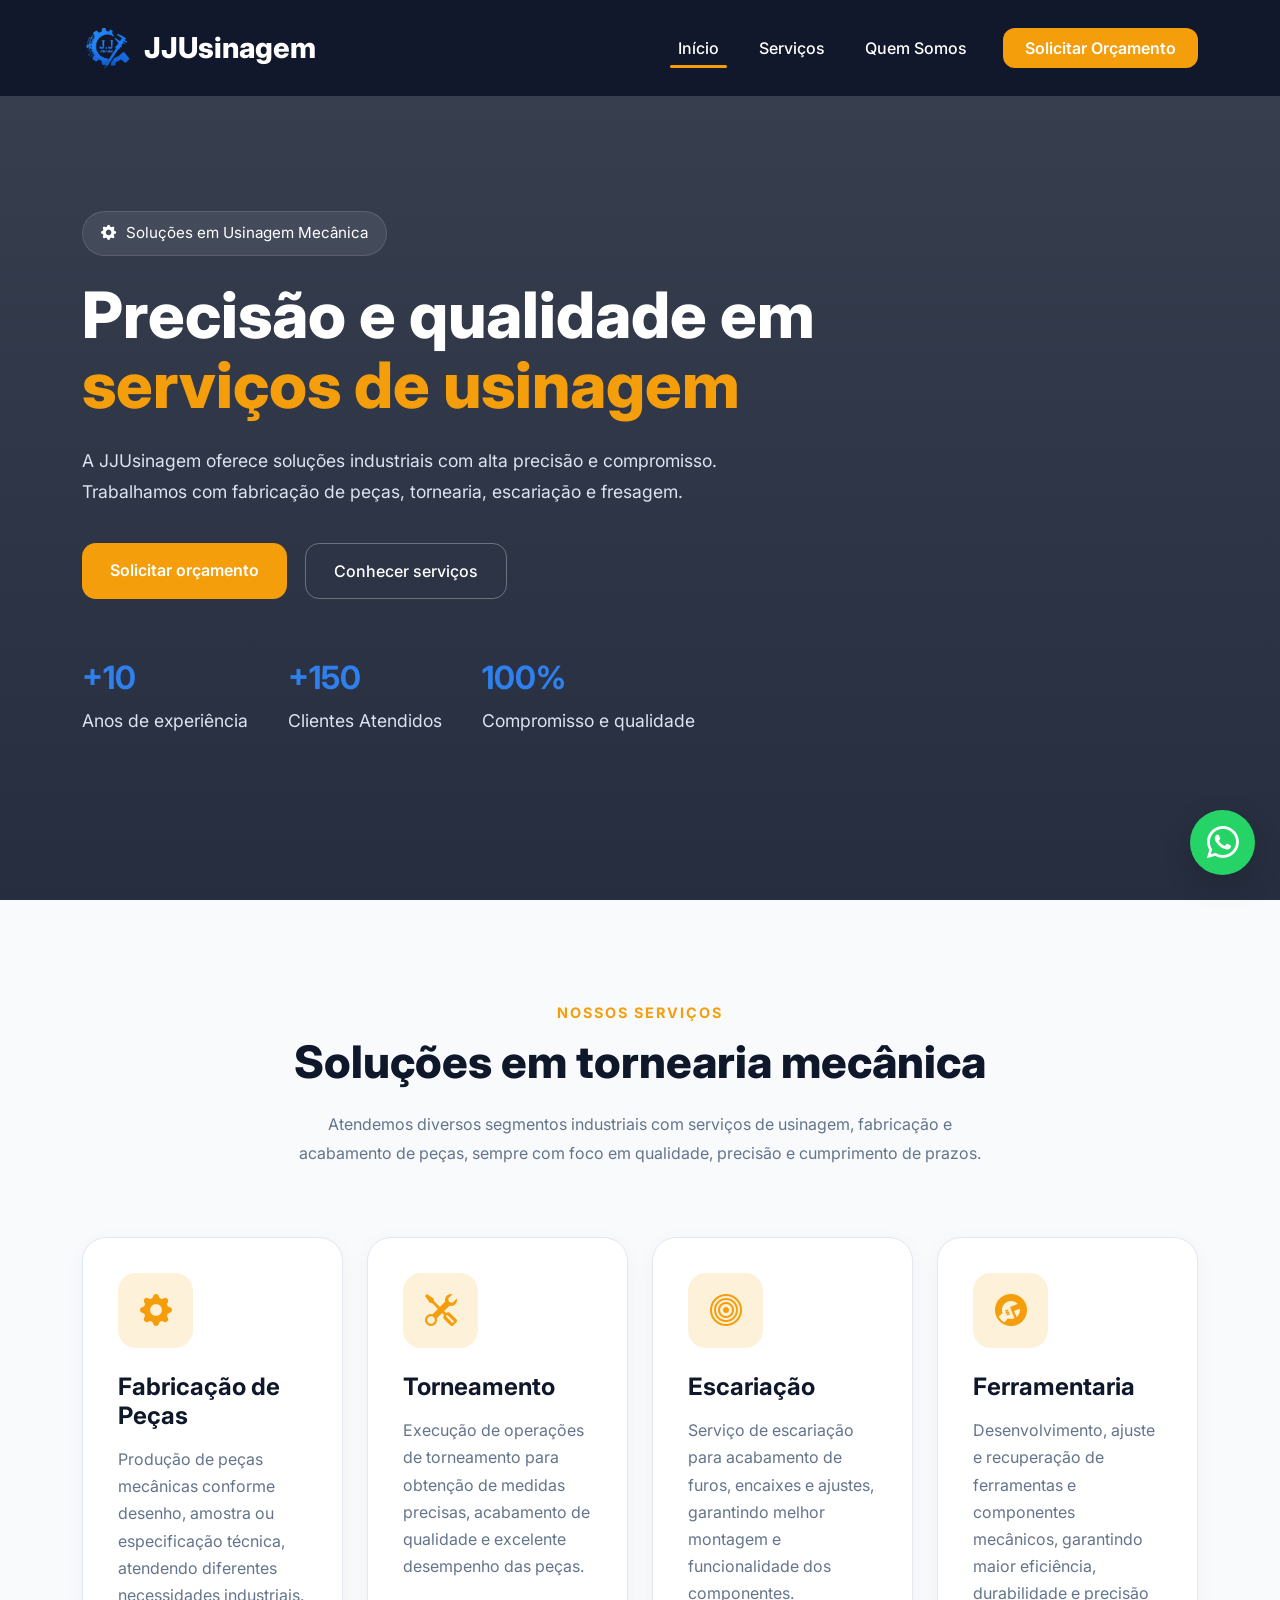
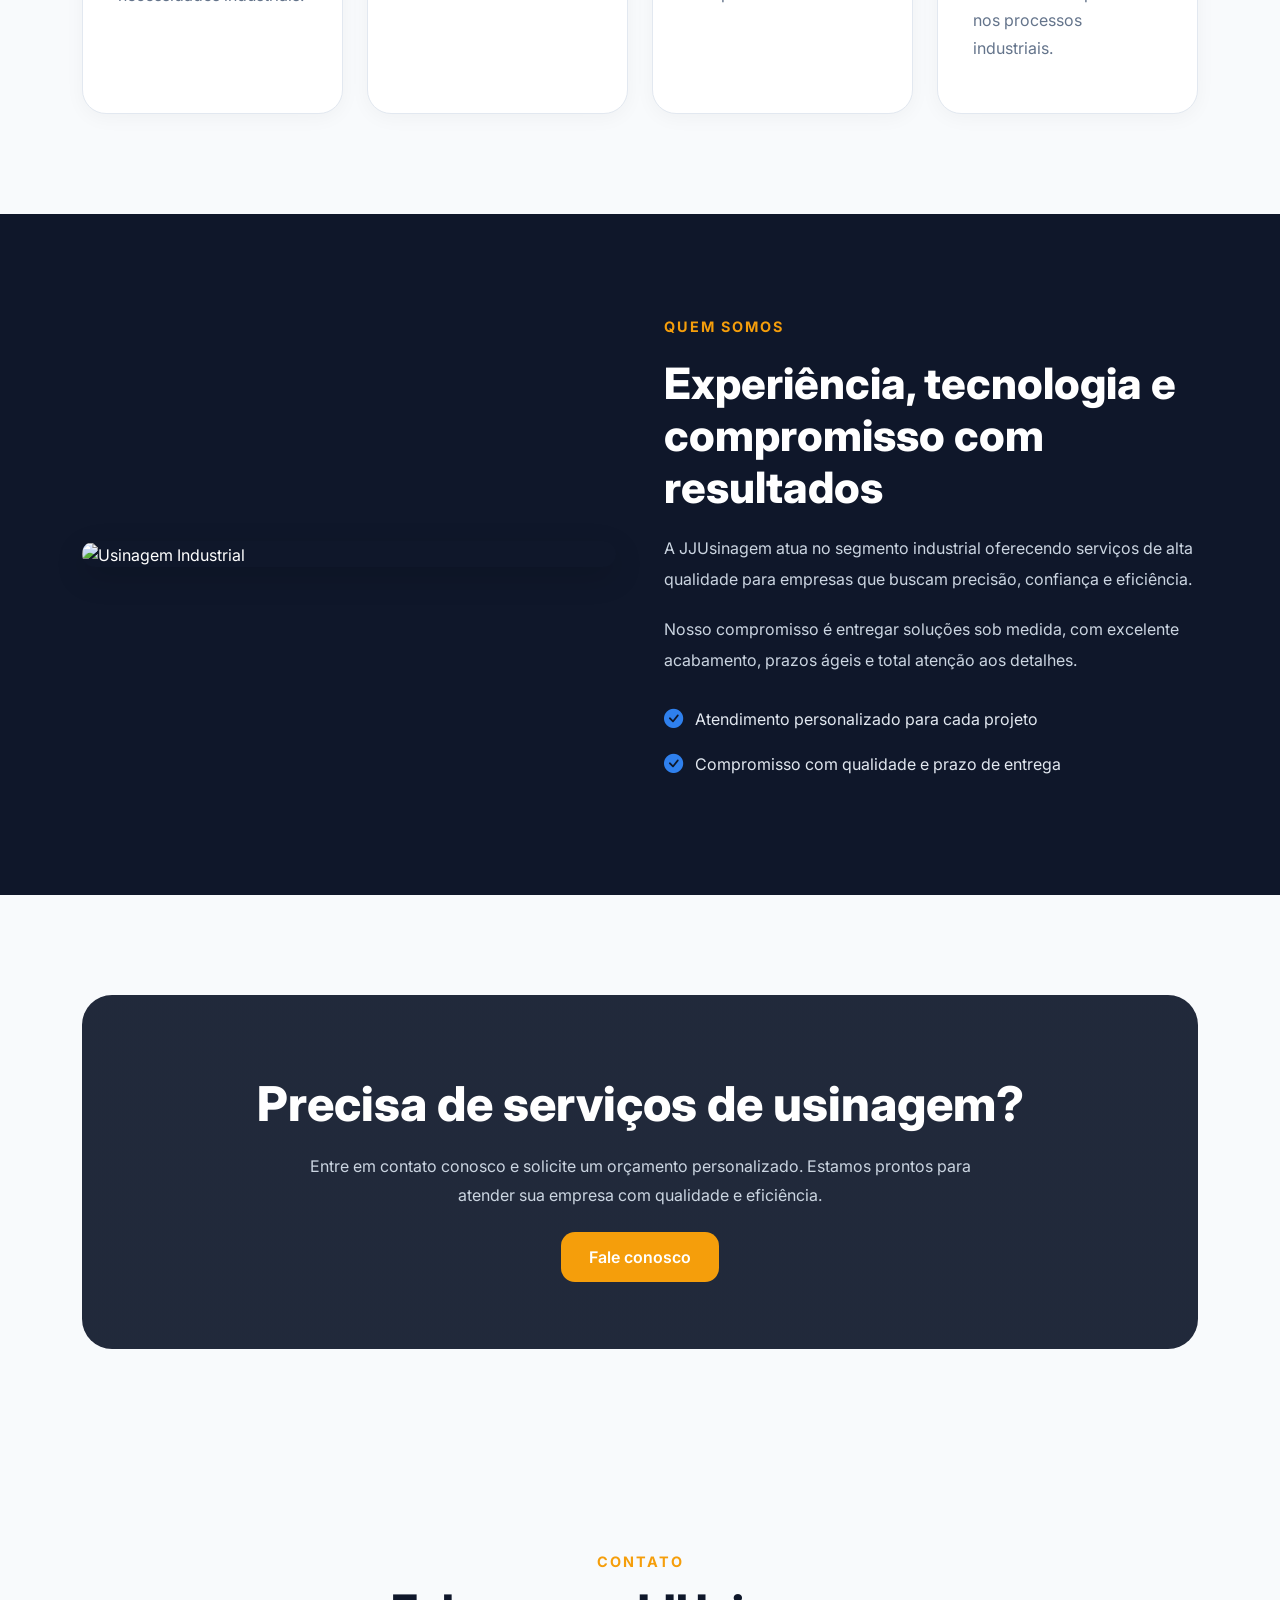
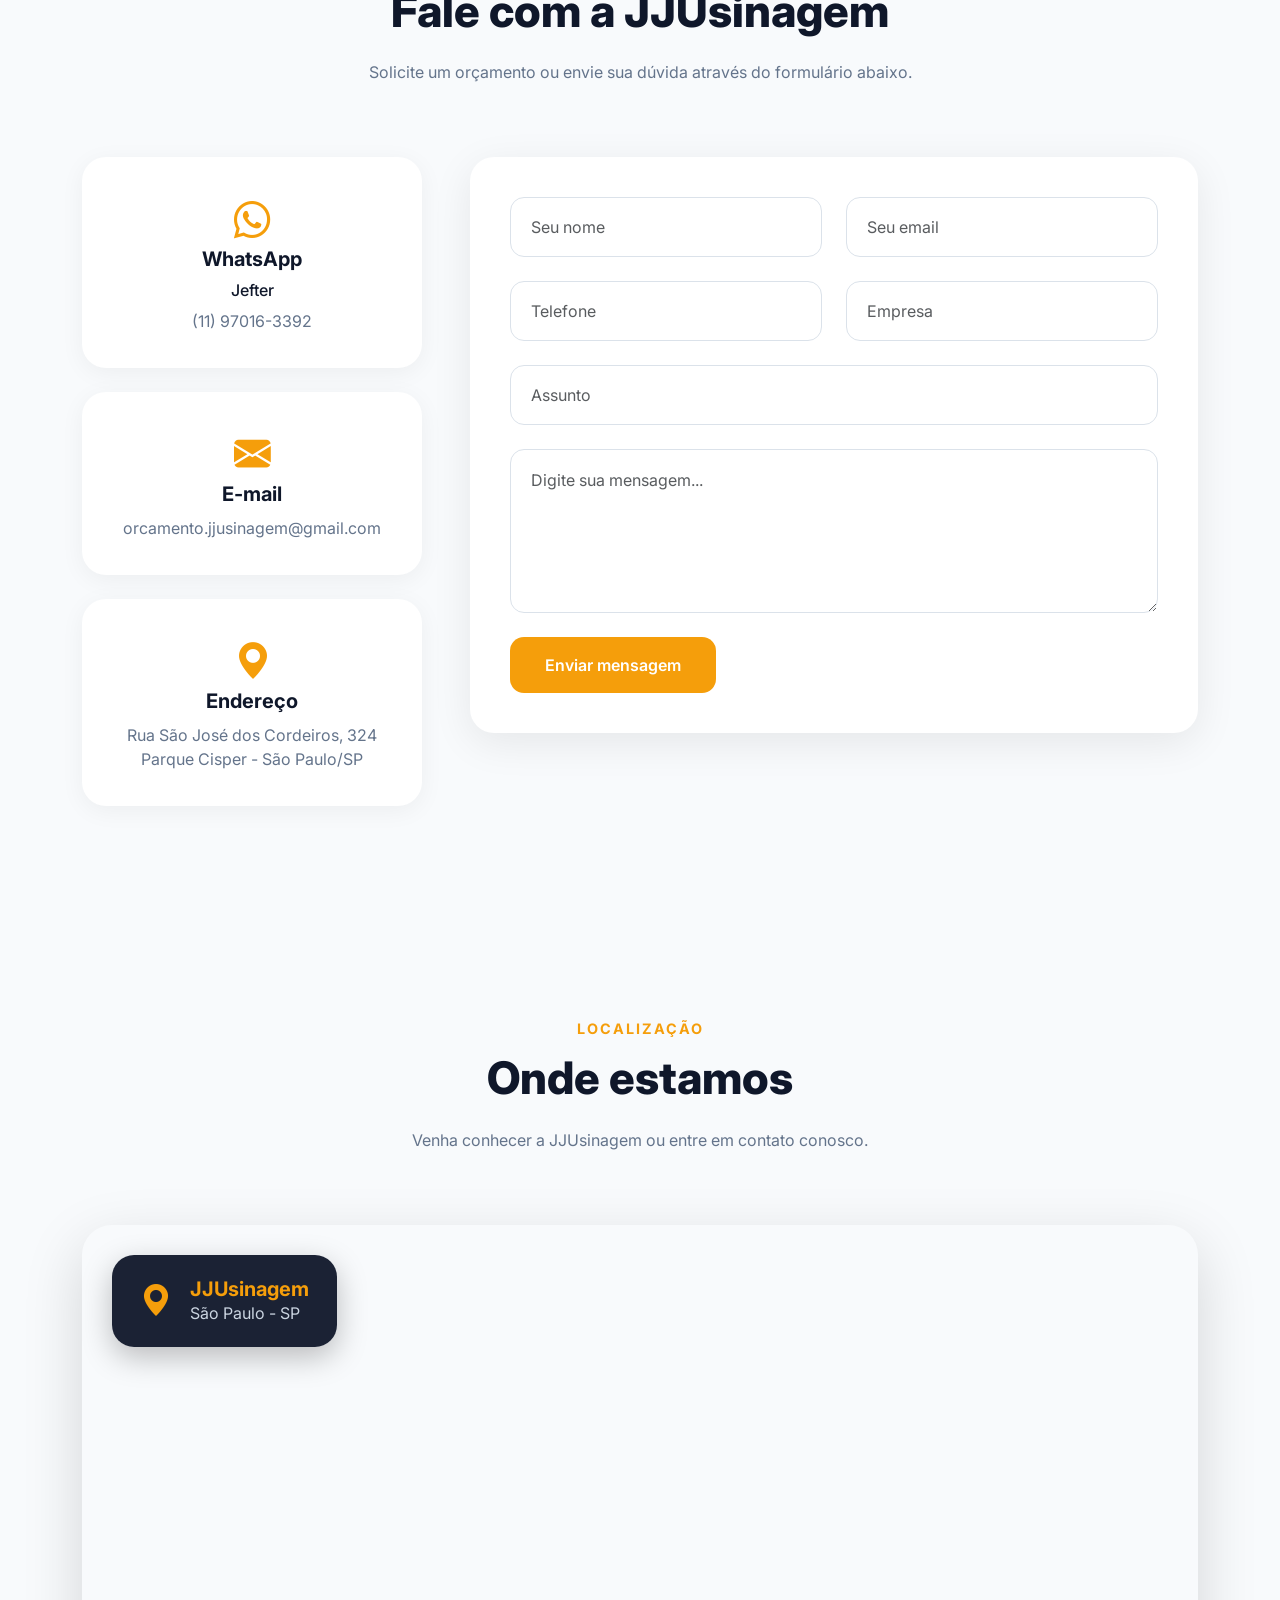
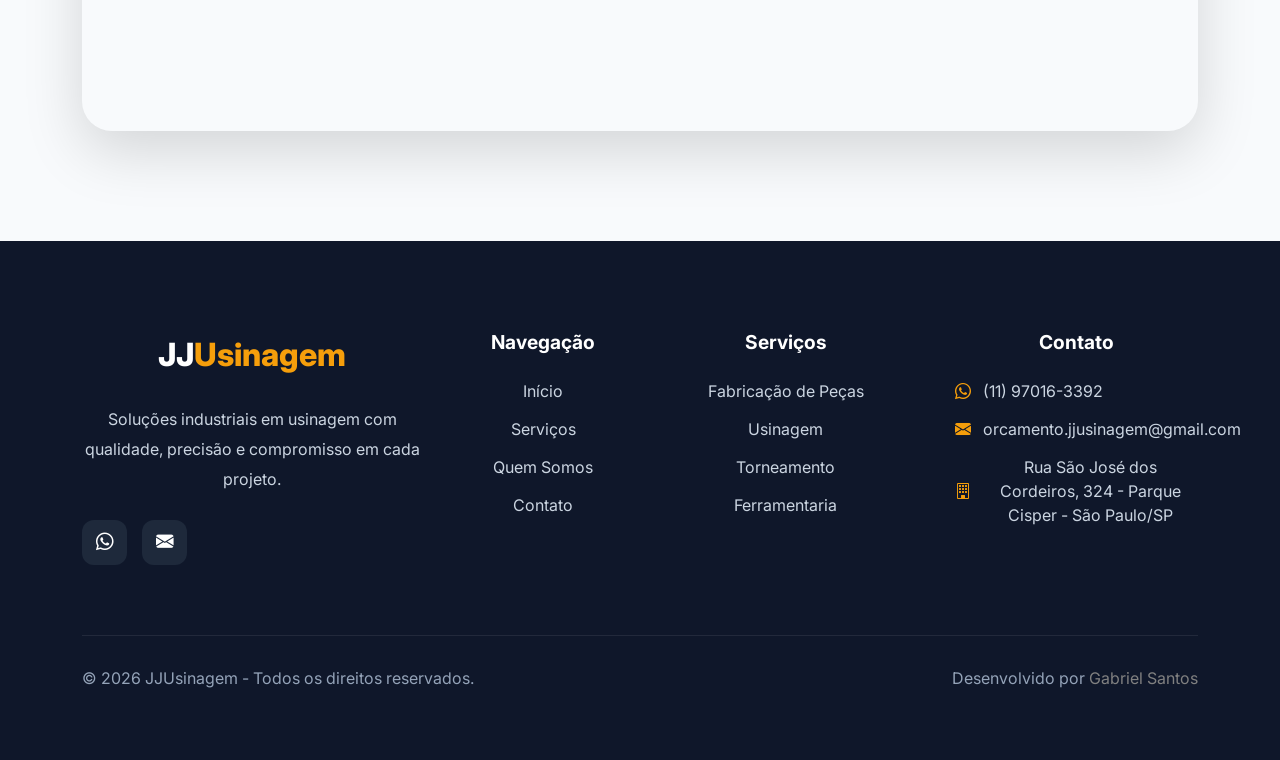
==== commit 27219006: "Add files via upload" ====
--- a/index.html
+++ b/index.html
@@ -60,7 +60,7 @@
       <div class="row align-items-center">
         <div class="col-lg-8">
 
-          <div class="hero-badge">
+          <div class="hero-badge mt-5">
             <i class="bi bi-gear-fill"></i>
             Soluções em Usinagem Mecânica
           </div>
--- a/assets/style.css
+++ b/assets/style.css
@@ -17,6 +17,12 @@
   scroll-behavior: smooth;
 }
 
+html,
+body {
+    overflow-x: hidden;
+    width: 100%;
+}
+
 body {
   font-family: 'Inter', sans-serif;
   background: var(--light);
@@ -32,10 +38,36 @@
 }
 
 .navbar-brand {
-  font-size: 1.8rem;
-  font-weight: 800;
-  color: var(--white) !important;
-  letter-spacing: 1px;
+    display: flex;
+    align-items: center;
+    gap: 10px;
+
+    font-size: 1.7rem;
+    font-weight: 800;
+    color: #fff !important;
+
+    max-width: calc(100% - 60px);
+}
+
+.navbar-logo {
+    width: 50px;
+    height: 50px;
+    object-fit: contain;
+    flex-shrink: 0;
+}
+
+@media (max-width: 576px) {
+
+    .navbar-brand {
+        font-size: .5rem;
+        gap: 8px;
+    }
+
+    .navbar-logo {
+        width: 70px;
+        height: 70px;
+    }
+
 }
 
 .navbar-brand span {
@@ -63,30 +95,12 @@
   text-decoration: none;
 }
 
-.navbar-logo {
-  width: 80px;
-  height: 80px;
-  object-fit: contain;
-}
 
 
 .navbar-brand:hover {
   color: #fff !important;
 }
 
-@media (max-width: 768px) {
-
-  .navbar-logo {
-    width: 55px;
-    height: 55px;
-  }
-
-  .navbar-brand {
-    font-size: 1.4rem;
-    gap: 8px;
-  }
-
-}
 
 /* LINHA ANIMADA */
 
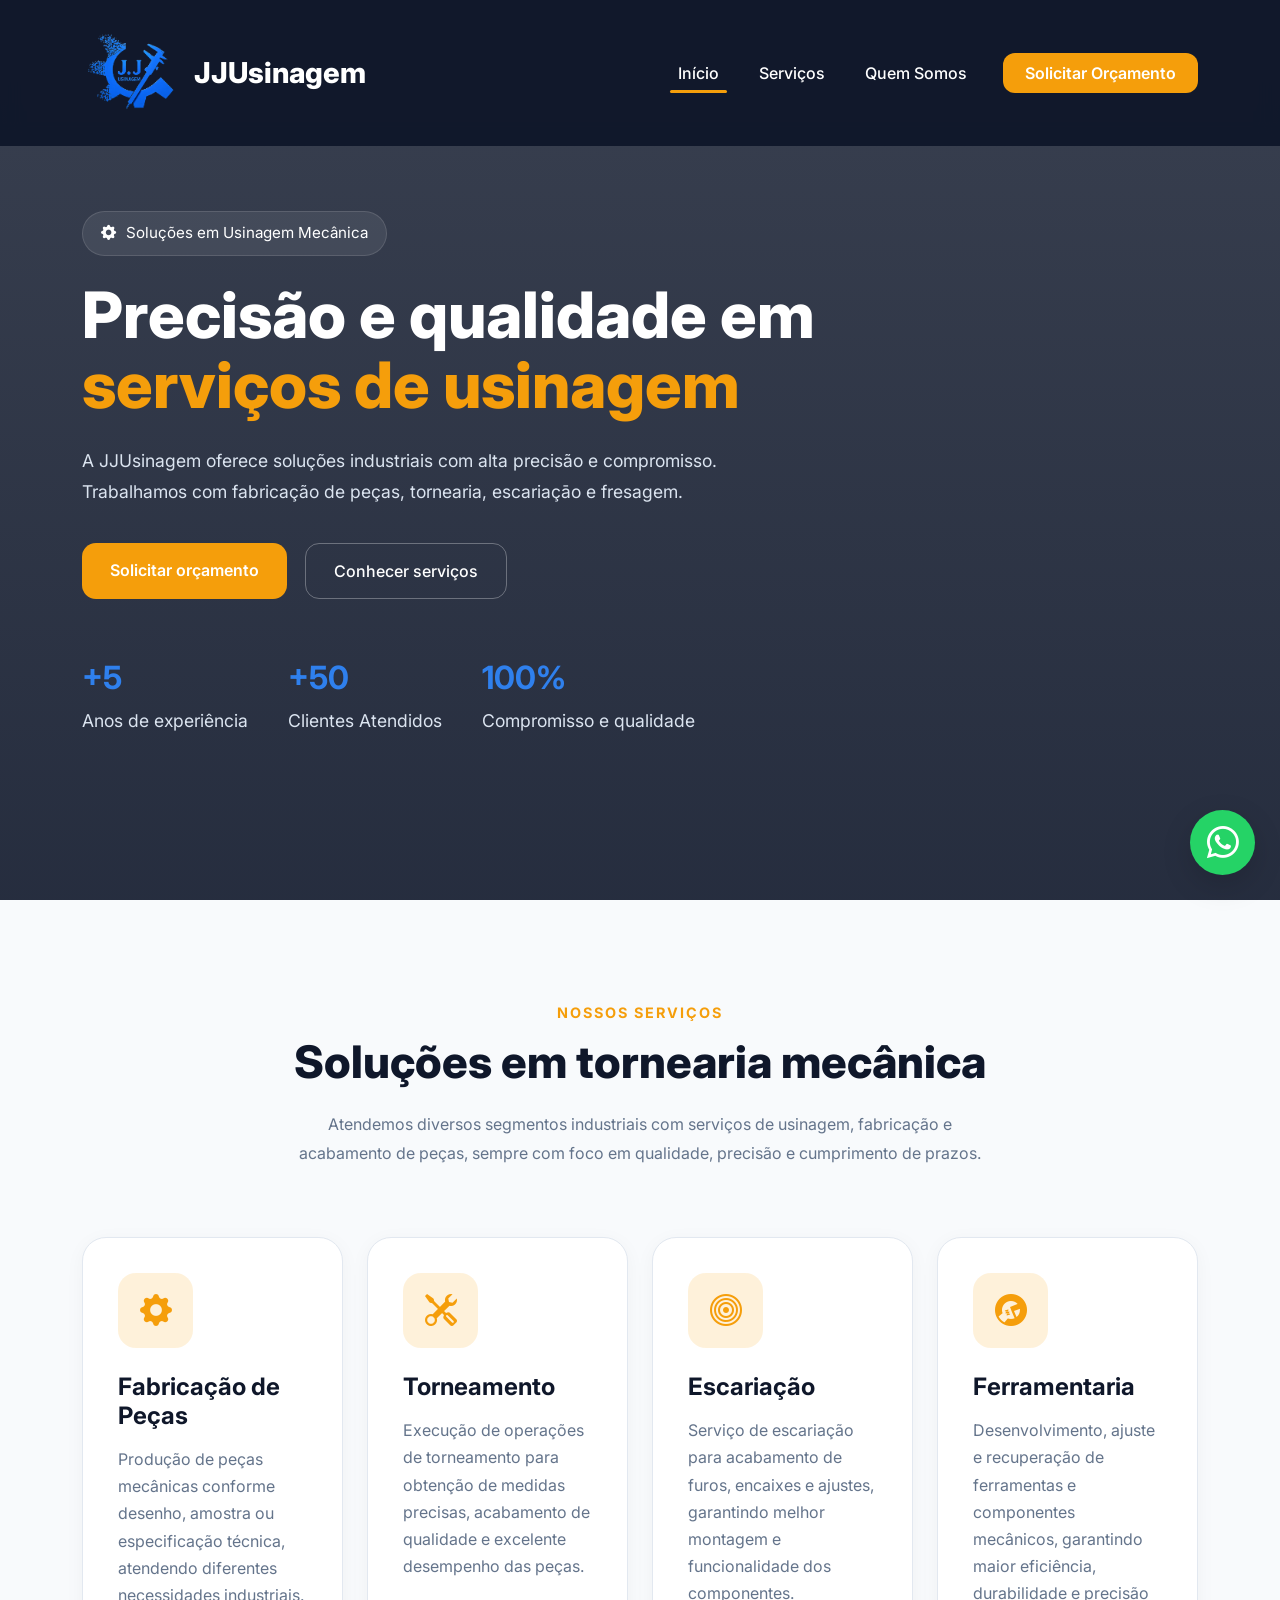
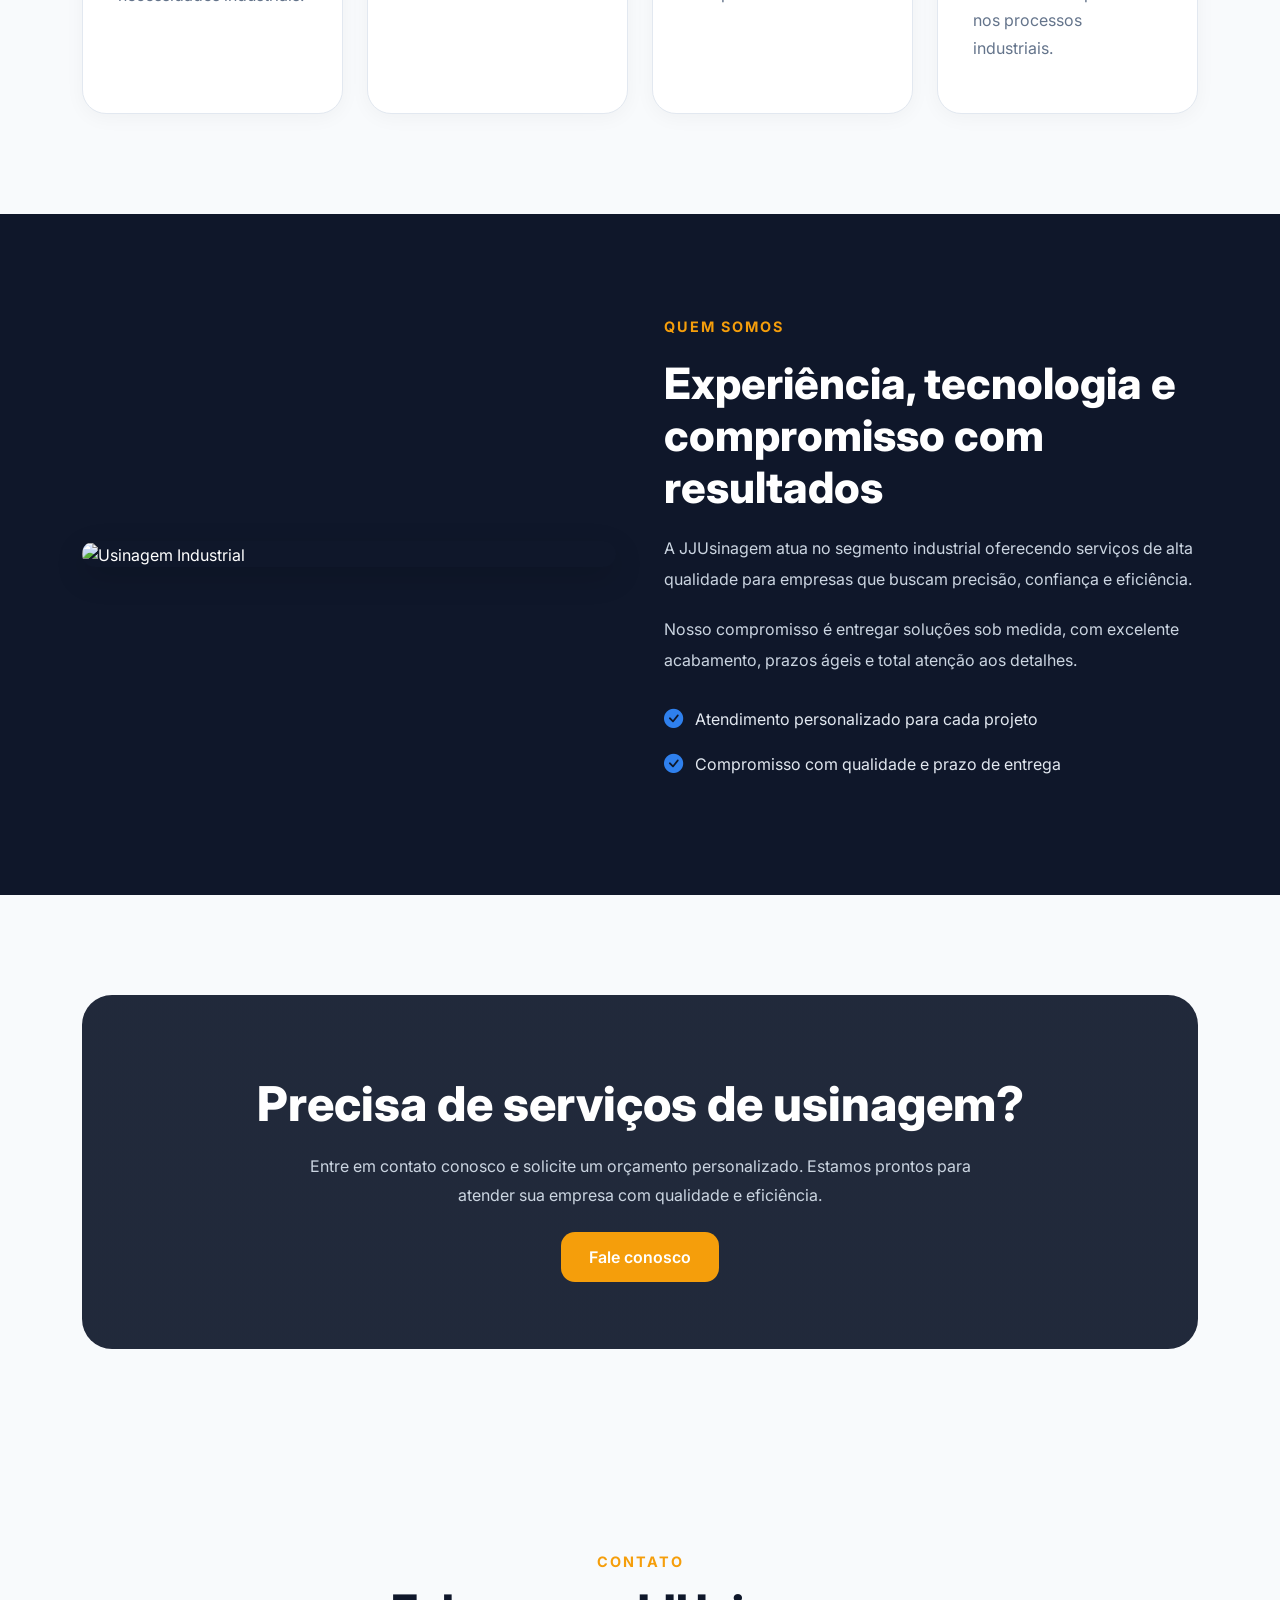
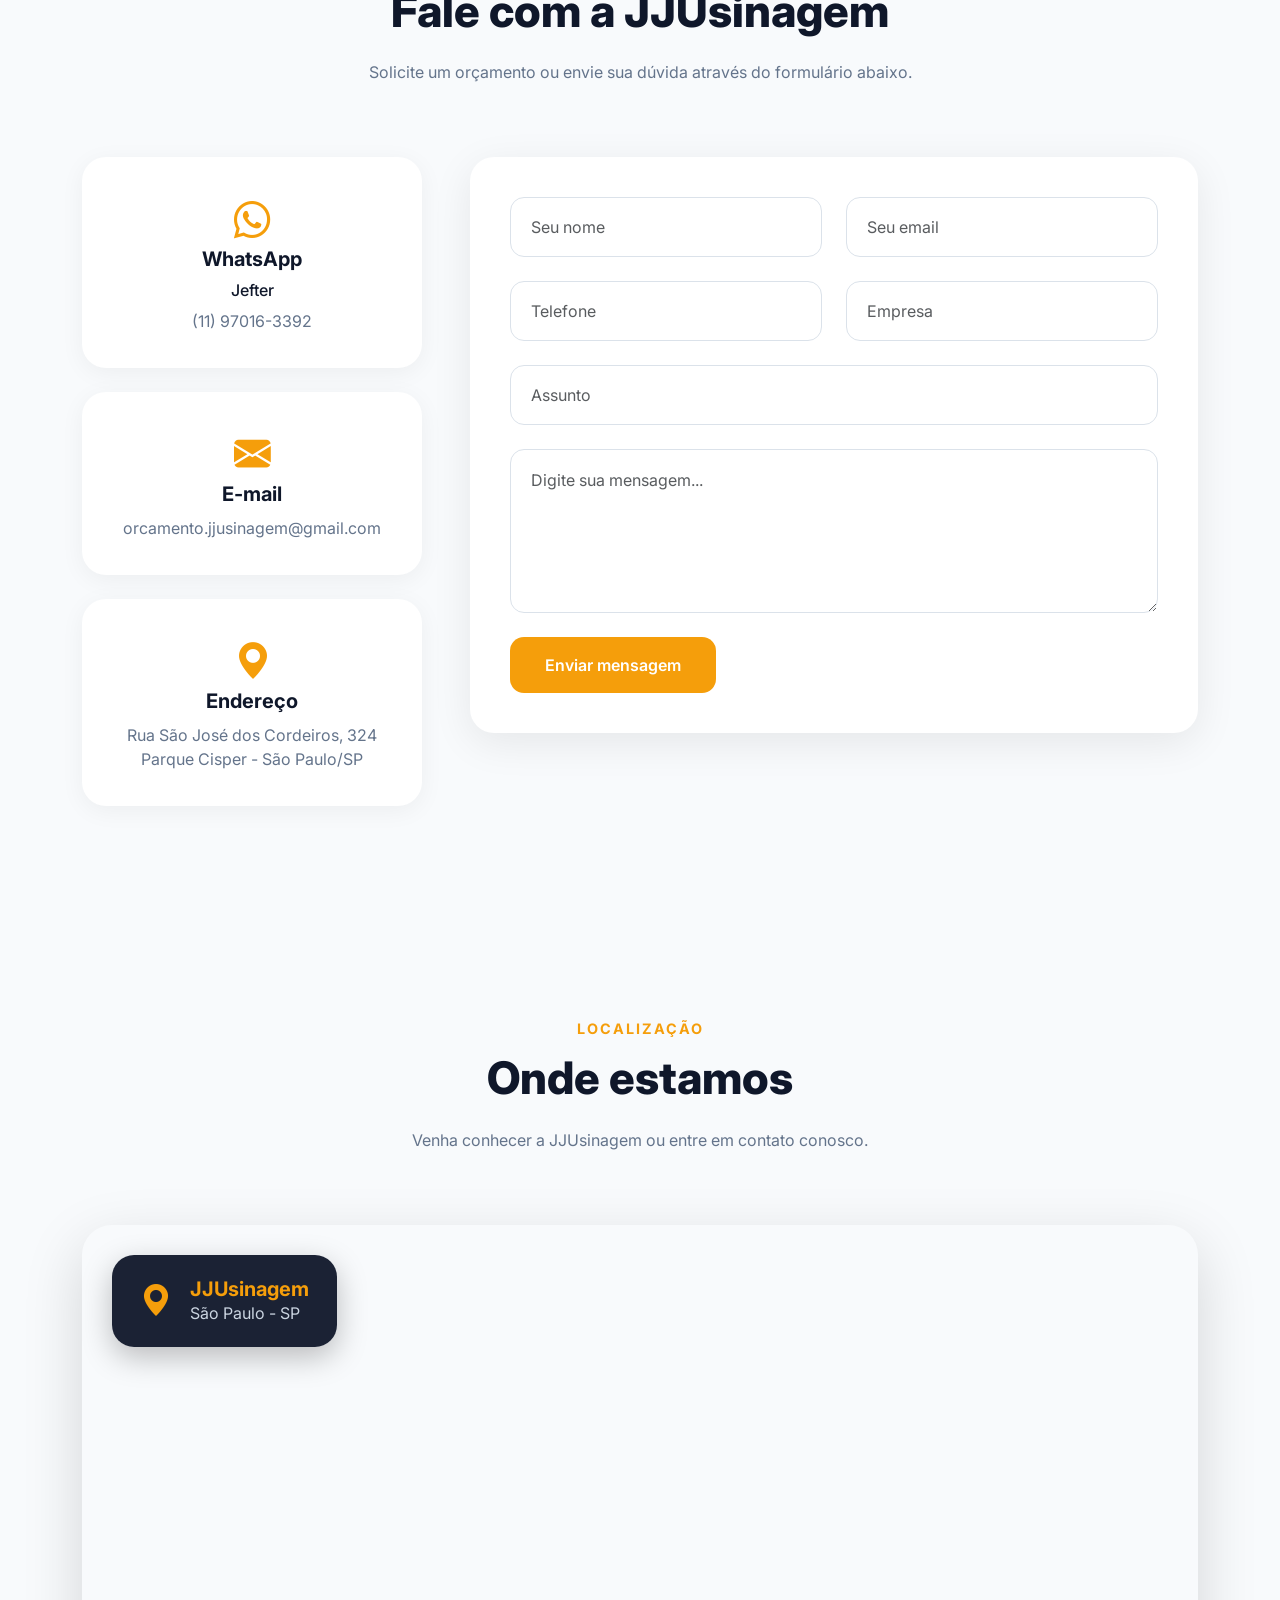
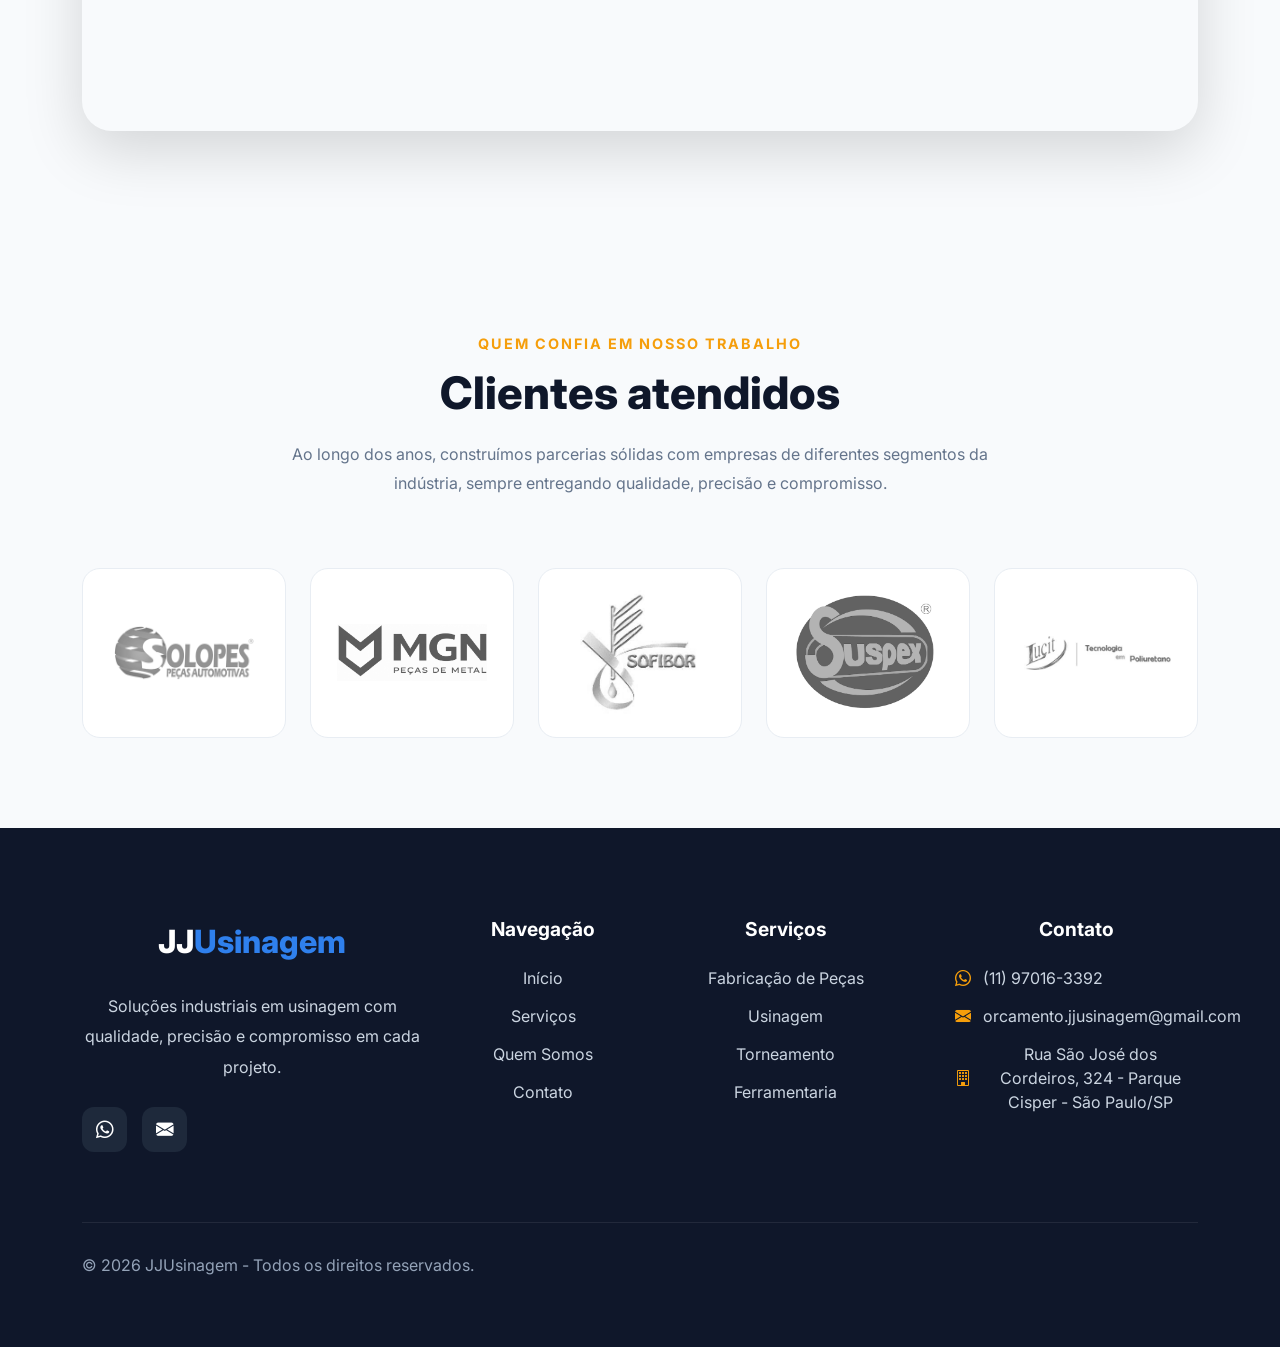
==== commit 1ddf9718: "Add files via upload" ====
--- a/index.html
+++ b/index.html
@@ -22,7 +22,7 @@
     <a class="navbar-brand" href="index.html">
 
   <img
-    src="images/logo1.png"
+    src="images/logo.png"
     alt="Logo JJ Usinagem"
     class="navbar-logo">
 
@@ -87,12 +87,12 @@
 
           <div class="stats">
             <div class="stat-item">
-              <h3>+10</h3>
+              <h3>+5</h3>
               <p>Anos de experiência</p>
             </div>
 
             <div class="stat-item">
-              <h3>+150</h3>
+              <h3>+50</h3>
               <p>Clientes Atendidos</p>
             </div>
 
@@ -243,6 +243,7 @@
     </div>
   </section>
 
+
   <section>
     <div class="container">
       <div class="cta">
@@ -259,6 +260,8 @@
       </div>
     </div>
   </section>
+
+  
 
  
   
@@ -490,6 +493,64 @@
 
 </section>
 
+  <!-- CLIENTES -->
+<section class="clients-section">
+
+  <div class="container">
+
+    <div class="section-title">
+
+      <span>Quem confia em nosso trabalho</span>
+
+      <h2>Clientes atendidos</h2>
+
+      <p>
+        Ao longo dos anos, construímos parcerias sólidas com empresas de
+        diferentes segmentos da indústria, sempre entregando qualidade,
+        precisão e compromisso.
+      </p>
+
+    </div>
+
+    <div class="row justify-content-center align-items-center g-4">
+
+      <div class="col-6 col-md-4 col-lg">
+        <div class="client-logo">
+          <img src="images/clientes/solopes.png" alt="Cliente 1">
+        </div>
+      </div>
+
+      <div class="col-6 col-md-4 col-lg">
+        <div class="client-logo">
+          <img src="images/clientes/mgn logo.png" alt="Cliente 2">
+        </div>
+      </div>
+
+      <div class="col-6 col-md-4 col-lg">
+        <div class="client-logo">
+          <img src="images/clientes/sofibor.jpg" alt="Cliente 3">
+        </div>
+      </div>
+
+      <div class="col-6 col-md-4 col-lg">
+        <div class="client-logo">
+          <img src="images/clientes/suspex.png" alt="Cliente 4">
+        </div>
+      </div>
+
+      <div class="col-6 col-md-4 col-lg">
+        <div class="client-logo">
+          <img src="images/clientes/logo lucit.jpg" alt="Cliente 5">
+        </div>
+      </div>
+
+    </div>
+
+  </div>
+
+</section>
+
+
  <footer class="footer">
 
   <div class="container">
@@ -612,9 +673,9 @@
         © 2026 JJUsinagem - Todos os direitos reservados.
       </p>
 
-      <p>
+      <!-- <p>
         Desenvolvido por <a style="text-decoration: none; color: gray;" href="https://github.com/Gabits13">Gabriel Santos</a>
-      </p>
+      </p>-->
 
     </div>
 
--- a/assets/style.css
+++ b/assets/style.css
@@ -50,8 +50,8 @@
 }
 
 .navbar-logo {
-    width: 50px;
-    height: 50px;
+    width: 100px;
+    height: 100px;
     object-fit: contain;
     flex-shrink: 0;
 }
@@ -956,6 +956,56 @@
 
 }
 
+
+/* =======================
+   CLIENTES
+======================= */
+
+.clients-section{
+    padding:90px 0;
+    background:#f8fafc;
+}
+
+.client-logo{
+    height:170px;
+    background:#fff;
+    border-radius:18px;
+
+    display:flex;
+    align-items:center;
+    justify-content:center;
+
+    padding:25px;
+
+    border:1px solid #e8edf3;
+
+    transition:.35s;
+}
+
+.client-logo img{
+    max-width:150px;
+    max-height:140px;
+    width:auto;
+    height:auto;
+
+    filter: grayscale(100%);
+    opacity:.7;
+
+    transition:.35s;
+}
+
+.client-logo:hover{
+    transform:translateY(-8px);
+    box-shadow:0 15px 35px rgba(0,0,0,.08);
+}
+
+.client-logo:hover img{
+    filter:none;
+    opacity:1;
+    transform:scale(1.05);
+}
+
+
 /* ================================= */
 /* MAPA */
 /* ================================= */
@@ -1061,7 +1111,7 @@
 }
 
 .footer-logo span {
-  color: #f59e0b;
+  color: var(--accent2);
 }
 
 .footer-description {
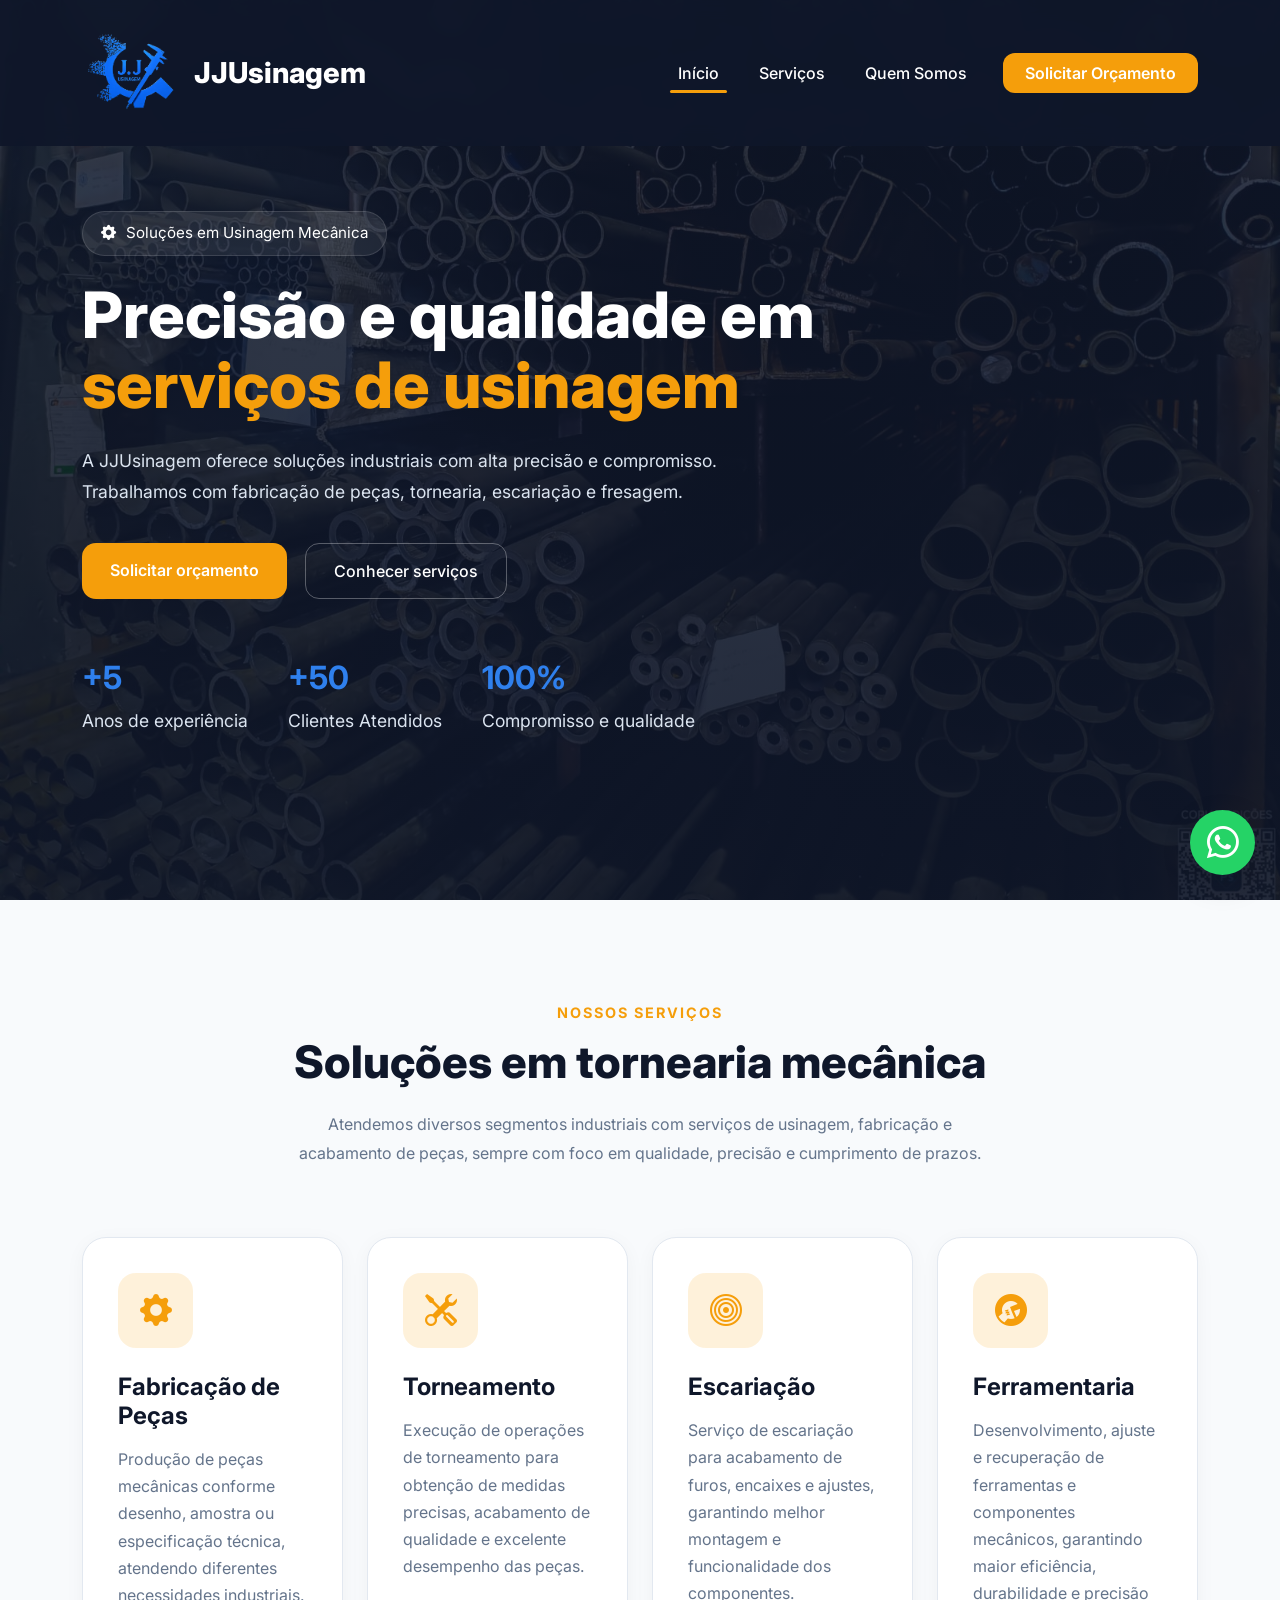
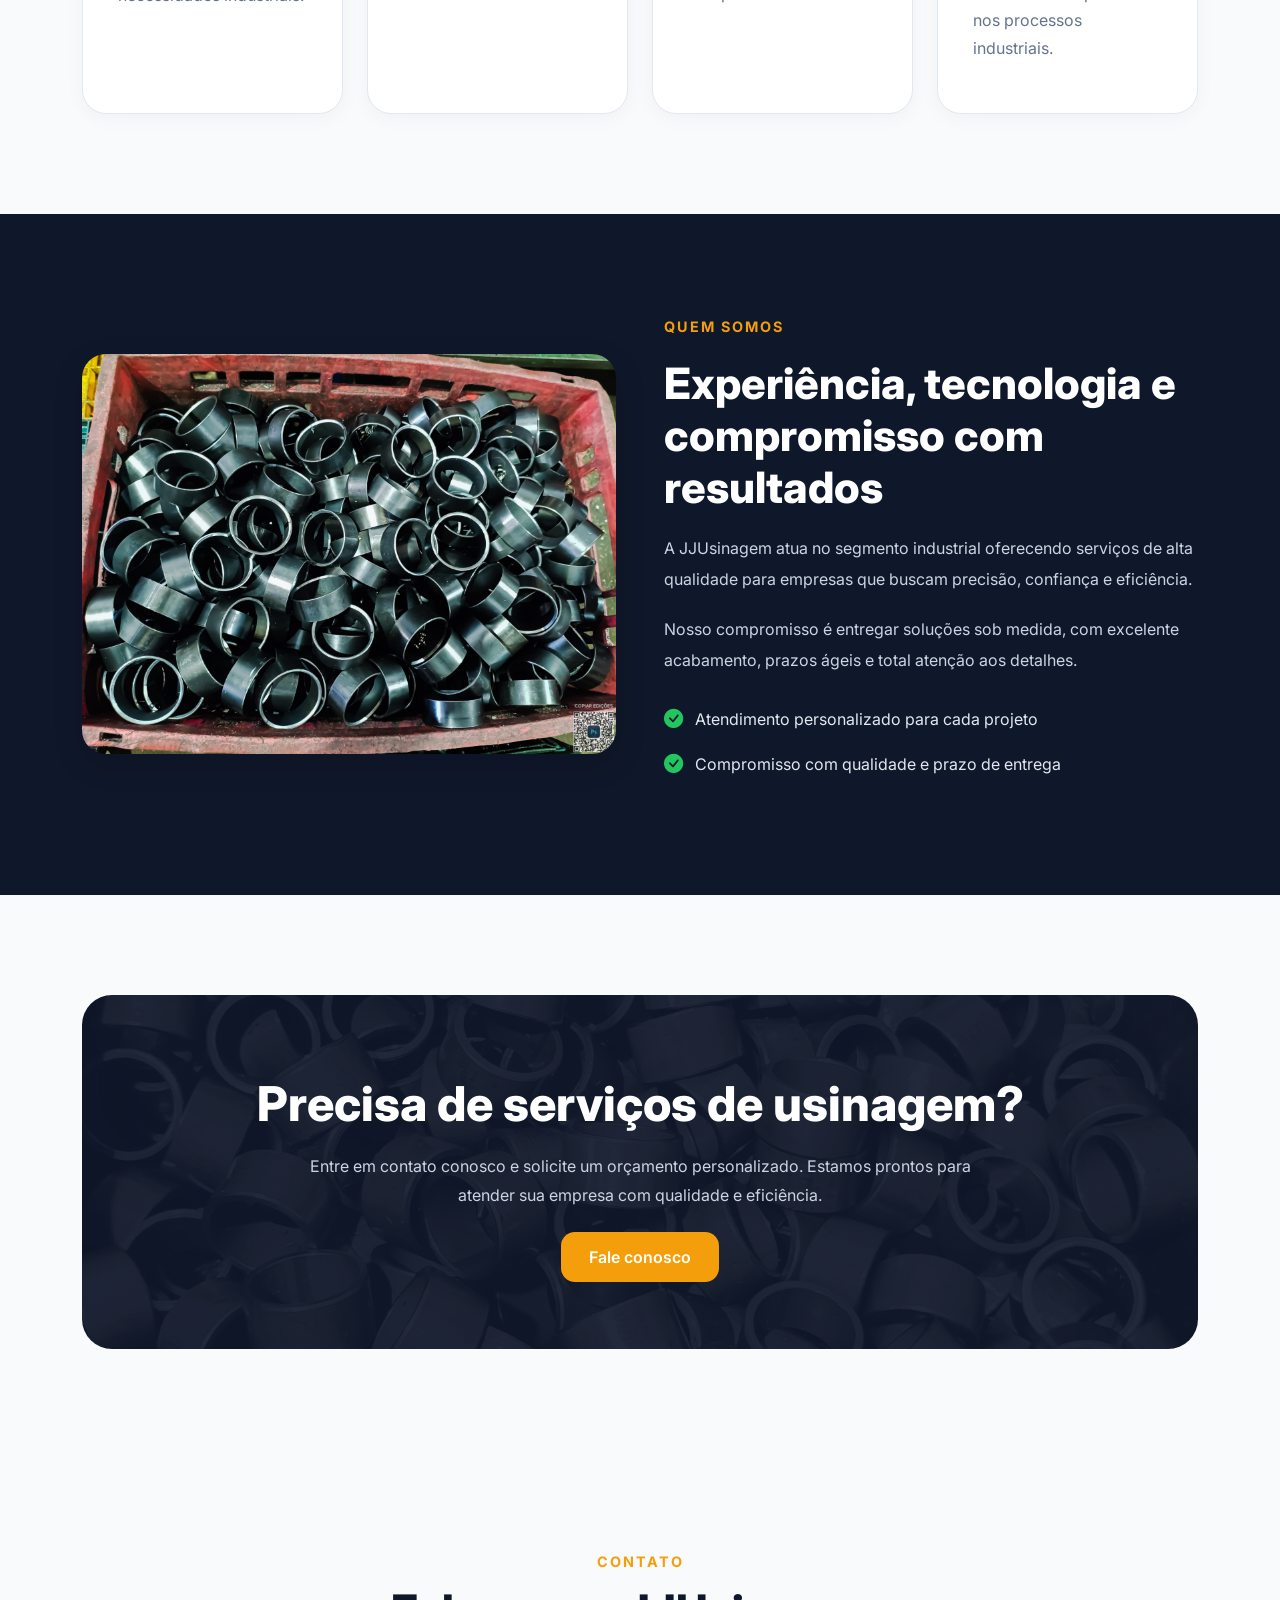
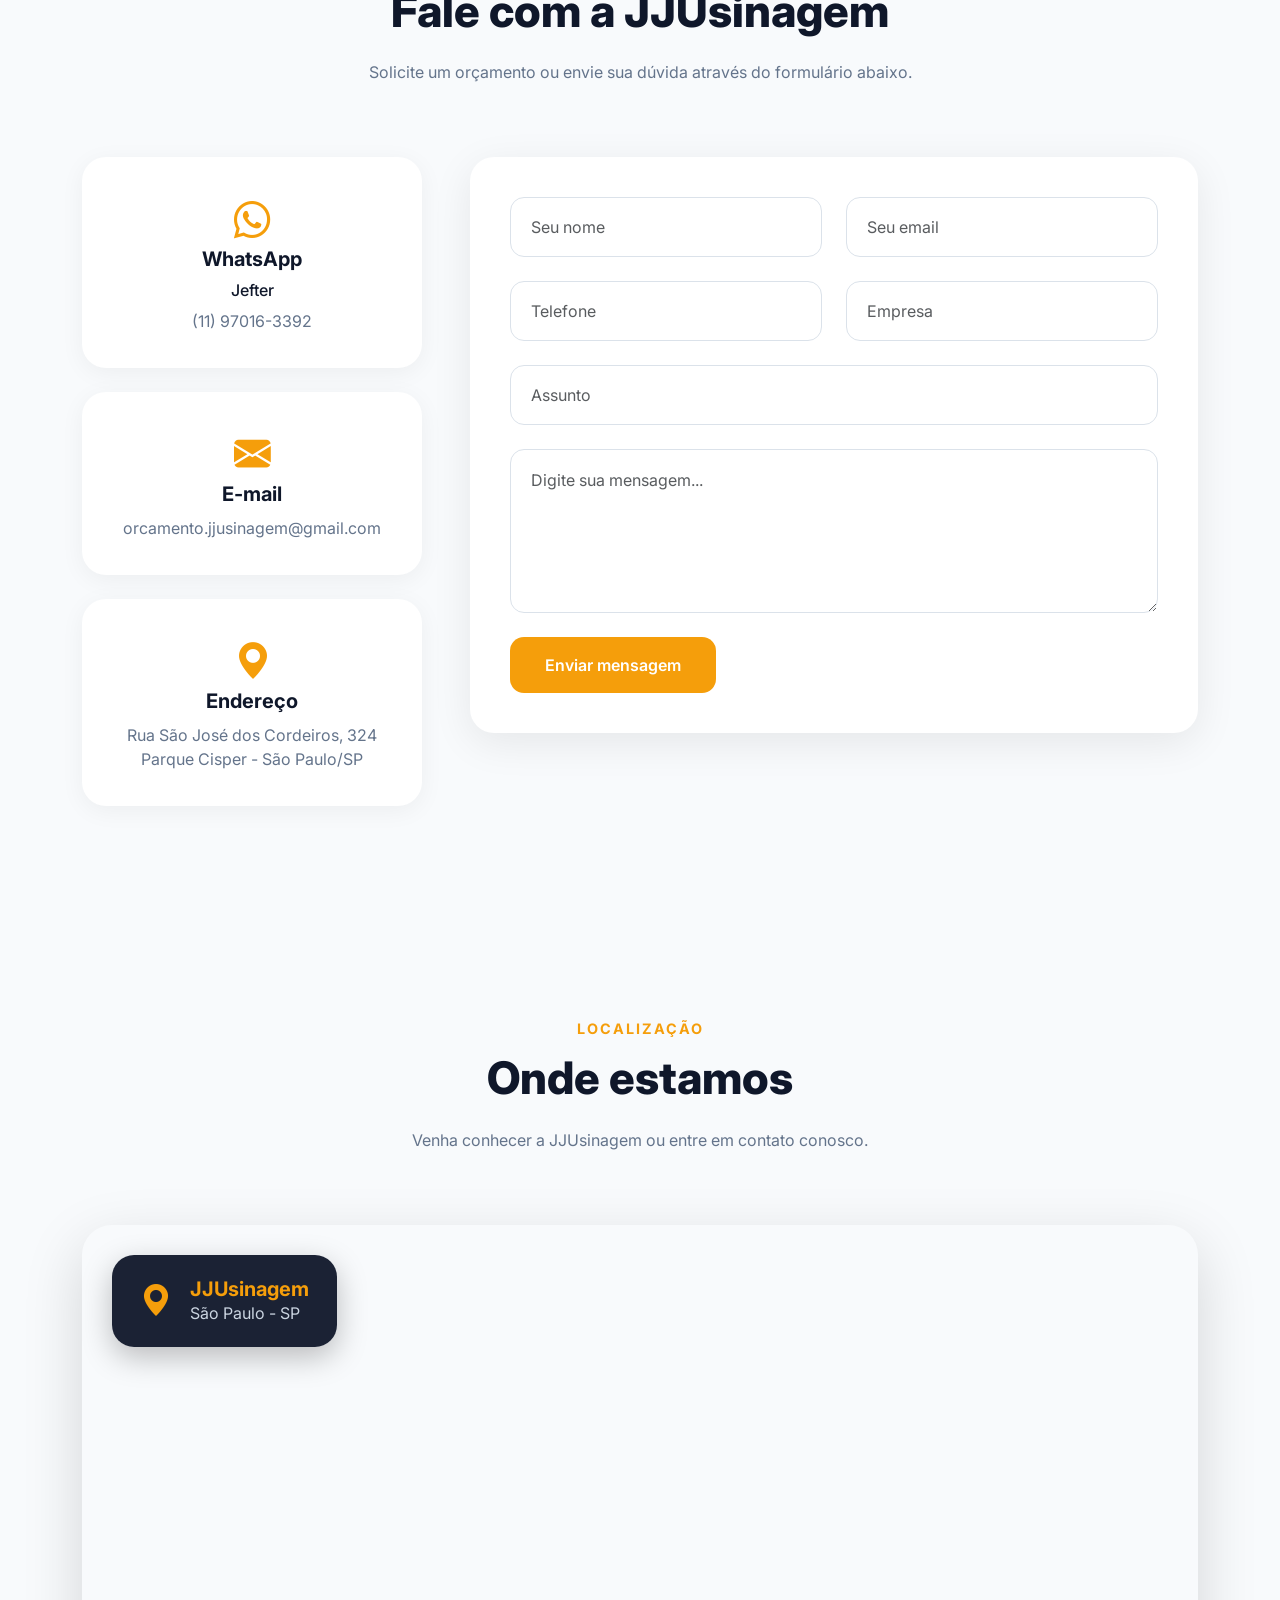
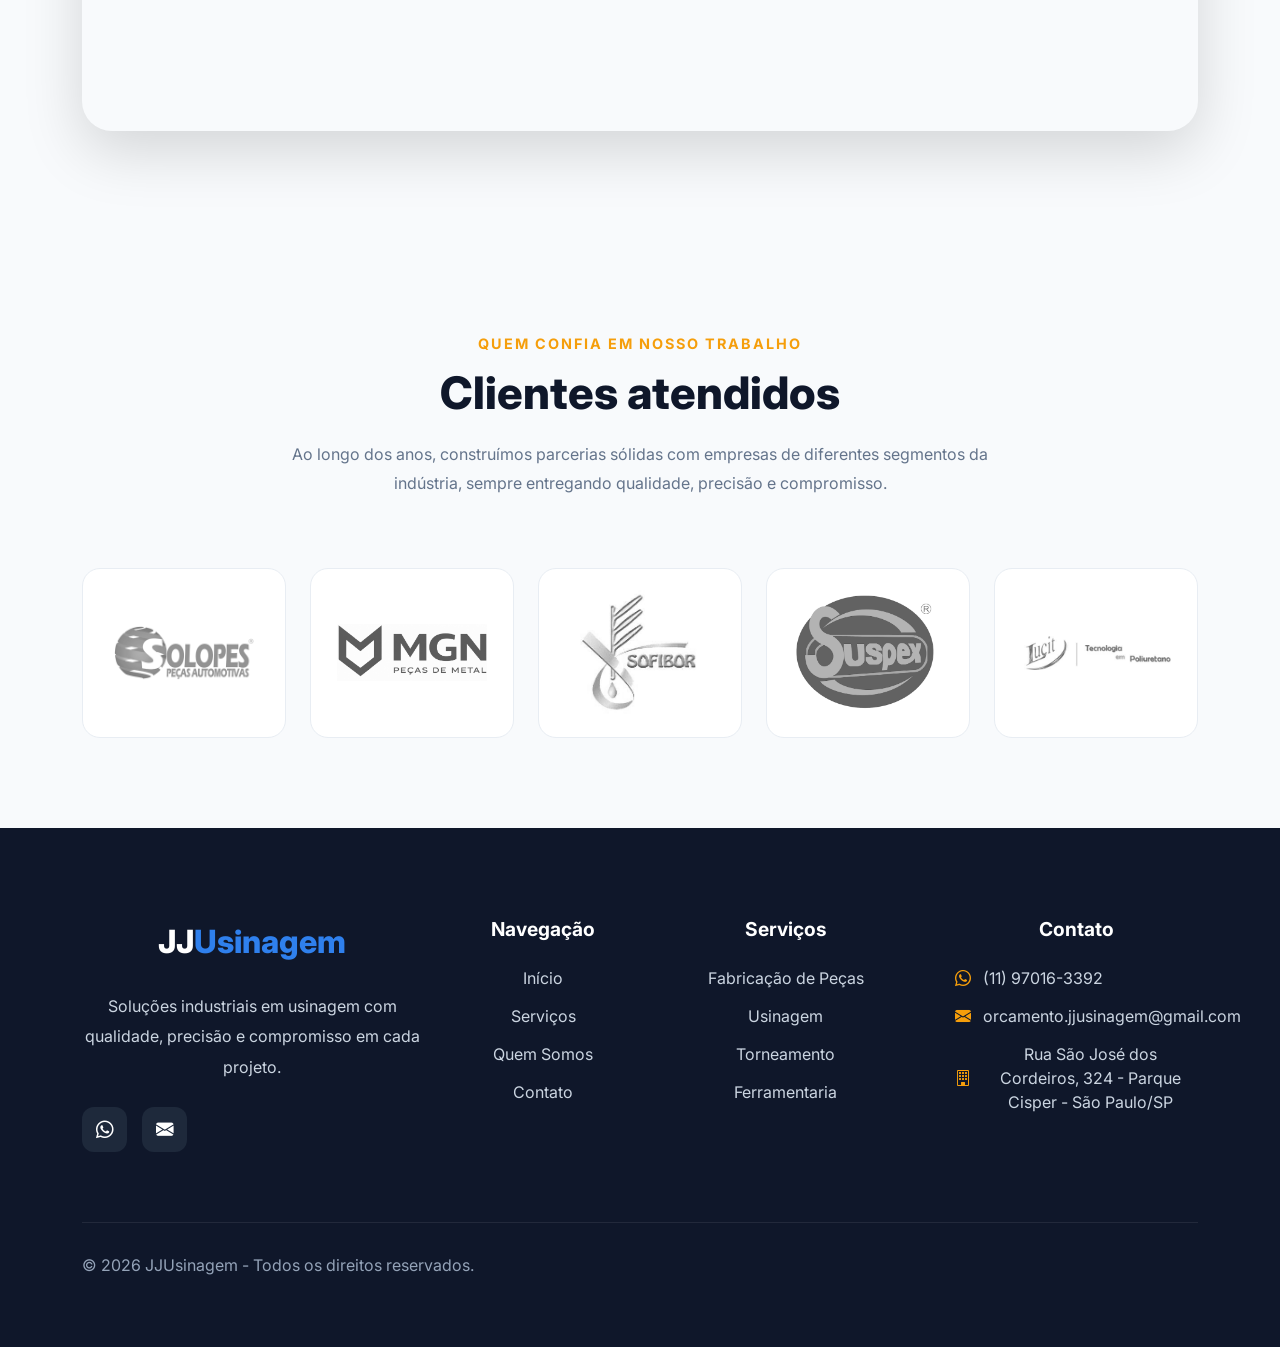
==== commit 695e6c1d: "Add files via upload" ====
--- a/index.html
+++ b/index.html
@@ -1,19 +1,84 @@
 <!DOCTYPE html>
 <html lang="pt-BR">
 <head>
-  <meta charset="UTF-8" />
-  <meta name="viewport" content="width=device-width, initial-scale=1.0" />
-  <title>JJ Usinagem | Precisão e Qualidade</title>
-
+  <meta charset="UTF-8">
+  <meta name="viewport" content="width=device-width, initial-scale=1.0">
+
+  <title>JJ Usinagem | Tornearia Convencional, Automática e Revólver em São Paulo</title>
+
+  <!-- SEO -->
+  <meta name="description" content="A JJ Usinagem é especializada em tornearia convencional, torno automático, torno revólver, ferramentaria, escariação e contagem. Fabricação e recuperação de peças com qualidade, precisão e entrega rápida em São Paulo.">
+
+  <meta name="keywords" content="usinagem, tornearia, torno convencional, torno automático, torno revólver, ferramentaria, fabricação de peças, peças usinadas, usinagem industrial, usinagem de precisão, recuperação de peças, serviços de tornearia, indústria metalúrgica, peças sob desenho, escariação, contagem, torneamento de peças, usinagem São Paulo, empresa de usinagem, JJ Usinagem">
+
+  <meta name="author" content="JJ Usinagem">
+  <meta name="robots" content="index, follow">
+  <meta name="language" content="pt-BR">
+  <meta name="theme-color" content="#0d1b2a">
+
+  <!-- Canonical -->
+  <link rel="canonical" href="https://www.jjusinagens.com.br/">
+
+  <!-- Open Graph -->
+  <meta property="og:type" content="website">
+  <meta property="og:title" content="JJ Usinagem | Precisão e Qualidade Industrial">
+  <meta property="og:description" content="Especialistas em tornearia convencional, automática, revólver, ferramentaria, escariação e fabricação de peças industriais.">
+  <meta property="og:image" content="https://www.jjusinagens.com.br/images/logo.png">
+  <meta property="og:url" content="https://www.jjusinagens.com.br/">
+  <meta property="og:locale" content="pt_BR">
+
+  <!-- Twitter -->
+  <meta name="twitter:card" content="summary_large_image">
+  <meta name="twitter:title" content="JJ Usinagem | Precisão e Qualidade Industrial">
+  <meta name="twitter:description" content="Serviços especializados em tornearia convencional, automática, revólver, ferramentaria e fabricação de peças industriais.">
+  <meta name="twitter:image" content="https://www.jjusinagens.com.br/images/logo.png">
+
+  <!-- Favicon -->
+  <link rel="icon" type="image/png" href="images/logo1.png">
+
+  <!-- Fonts -->
   <link rel="preconnect" href="https://fonts.googleapis.com">
   <link rel="preconnect" href="https://fonts.gstatic.com" crossorigin>
+
   <link href="https://fonts.googleapis.com/css2?family=Inter:wght@300;400;500;600;700;800&display=swap" rel="stylesheet">
 
+  <!-- Bootstrap -->
   <link href="https://cdn.jsdelivr.net/npm/bootstrap@5.3.3/dist/css/bootstrap.min.css" rel="stylesheet">
+
+  <!-- Bootstrap Icons -->
   <link rel="stylesheet" href="https://cdn.jsdelivr.net/npm/bootstrap-icons@1.11.3/font/bootstrap-icons.min.css">
 
+  <!-- CSS -->
   <link rel="stylesheet" href="assets/style.css">
-  <script src="assets/script.js"></script>
+
+  <!-- JS -->
+  <script defer src="assets/script.js"></script>
+<script type="application/ld+json">
+{
+  "@context": "https://schema.org",
+  "@type": "MachineShop",
+  "name": "JJ Usinagem",
+  "url": "https://www.jjusinagem.com.br",
+  "logo": "https://www.jjusinagem.com.br/images/logo1.png",
+  "image": "https://www.jjusinagem.com.br/images/logo1.png",
+  "description": "Empresa especializada em tornearia convencional, torno automático, torno revólver, ferramentaria, escariação e fabricação de peças industriais.",
+  "telephone": "+55-11-97016-3392",
+  "email": "orcamento.jjusinagem@gmail.com",
+  "address": {
+    "@type": "PostalAddress",
+    "streetAddress": "Rua São José dos Cordeiros, 324",
+    "addressLocality": "São Paulo",
+    "addressRegion": "SP",
+    "postalCode": "03818-020",
+    "addressCountry": "BR"
+  },
+  "areaServed": "São Paulo",
+  "priceRange": "$$",
+  "sameAs": [
+    "https://wa.me/5511970163392"
+  ]
+}
+</script>
 </head>
 <body>
 
@@ -207,7 +272,7 @@
 
         <div class="col-lg-6">
           <div class="about-image">
-            <img src="https://images.unsplash.com/photo-1504307651254-35680f356dfd?q=80&w=1200&auto=format&fit=crop" alt="Usinagem Industrial">
+            <img src="images/pecas1.jpeg" alt="Usinagem Industrial">
           </div>
         </div>
 
@@ -338,10 +403,16 @@
 
 </div>
 
+<div id="successMessage" class="alert alert-success d-none mb-4">
+    <i class="bi bi-check-circle-fill"></i>
+    <strong>Mensagem enviada com sucesso!</strong><br>
+    Em breve entraremos em contato.
+</div>
       <!-- FORMULÁRIO -->
       <div class="col-lg-8">
 
         <form
+          id="contactForm"
           action="https://api.staticforms.xyz/submit"
           method="POST"
           class="contact-form">
@@ -351,6 +422,11 @@
             type="hidden"
             name="accessKey"
             value="sf_b24d64334e49a46981d2a0c0">
+
+            <input
+             type="hidden"
+             name="redirectTo"
+             value="https://jjusinagens.com/index.html?sucesso=1">
 
           <!-- ASSUNTO PERSONALIZADO -->
           <input
@@ -425,6 +501,7 @@
 
             <div class="col-12">
               <button
+                id="submitBtn"
                 type="submit"
                 class="btn-primary-custom border-0">
 
@@ -690,6 +767,39 @@
 </a>
 
 
+<div class="modal fade" id="successModal" tabindex="-1">
+
+    <div class="modal-dialog modal-dialog-centered">
+
+        <div class="modal-content border-0 shadow-lg">
+
+            <div class="modal-body text-center p-5">
+
+                <i class="bi bi-check-circle-fill text-success"
+                    style="font-size:70px;"></i>
+
+                <h3 class="mt-4">
+                    Mensagem enviada!
+                </h3>
+
+                <p class="text-muted mb-0">
+
+                    Recebemos seu orçamento com sucesso.
+
+                    <br>
+
+                    Nossa equipe entrará em contato em breve.
+
+                </p>
+
+            </div>
+
+        </div>
+
+    </div>
+
+</div>
+
 
   <script src="https://cdn.jsdelivr.net/npm/bootstrap@5.3.3/dist/js/bootstrap.bundle.min.js"></script>
 
--- a/assets/style.css
+++ b/assets/style.css
@@ -157,7 +157,7 @@
   min-height: 100vh;
   background:
     linear-gradient(rgba(15, 23, 42, 0.82), rgba(15, 23, 42, 0.9)),
-    url('https://images.unsplash.com/photo-1565043589221-1a6fd9ae45c7?q=80&w=1600&auto=format&fit=crop') center/cover;
+    url('/images/fundo_barras.jpeg') center/cover;
   display: flex;
   align-items: center;
   color: var(--white);
@@ -377,7 +377,7 @@
 .cta {
   background:
     linear-gradient(rgba(15, 23, 42, 0.92), rgba(15, 23, 42, 0.92)),
-    url('https://images.unsplash.com/photo-1537462715879-360eeb61a0ad?q=80&w=1600&auto=format&fit=crop') center/cover;
+    url('/images/pecas2.jpeg') center/cover;
   color: var(--white);
   text-align: center;
   border-radius: 30px;
@@ -733,7 +733,7 @@
   padding: 100px 0;
   background:
     linear-gradient(rgba(15, 23, 42, 0.9), rgba(15, 23, 42, 0.92)),
-    url('https://images.unsplash.com/photo-1537462715879-360eeb61a0ad?q=80&w=1600&auto=format&fit=crop') center/cover;
+    url('/images/pecas2.jpeg') center/cover;
   text-align: center;
   color: white;
 }
@@ -1282,4 +1282,37 @@
 html {
   scrollbar-width: thin;
   scrollbar-color: #f59e0b #0f172a;
+}
+
+
+.modal-content{
+    border-radius:20px;
+}
+
+.modal-body h3{
+    color:#0d1b2a;
+    font-weight:700;
+}
+
+.modal-body p{
+    font-size:17px;
+}
+
+.bi-check-circle-fill{
+    color:#22c55e !important;
+    animation:pop .4s ease;
+}
+
+@keyframes pop{
+
+    0%{
+        transform:scale(.5);
+        opacity:0;
+    }
+
+    100%{
+        transform:scale(1);
+        opacity:1;
+    }
+
 }
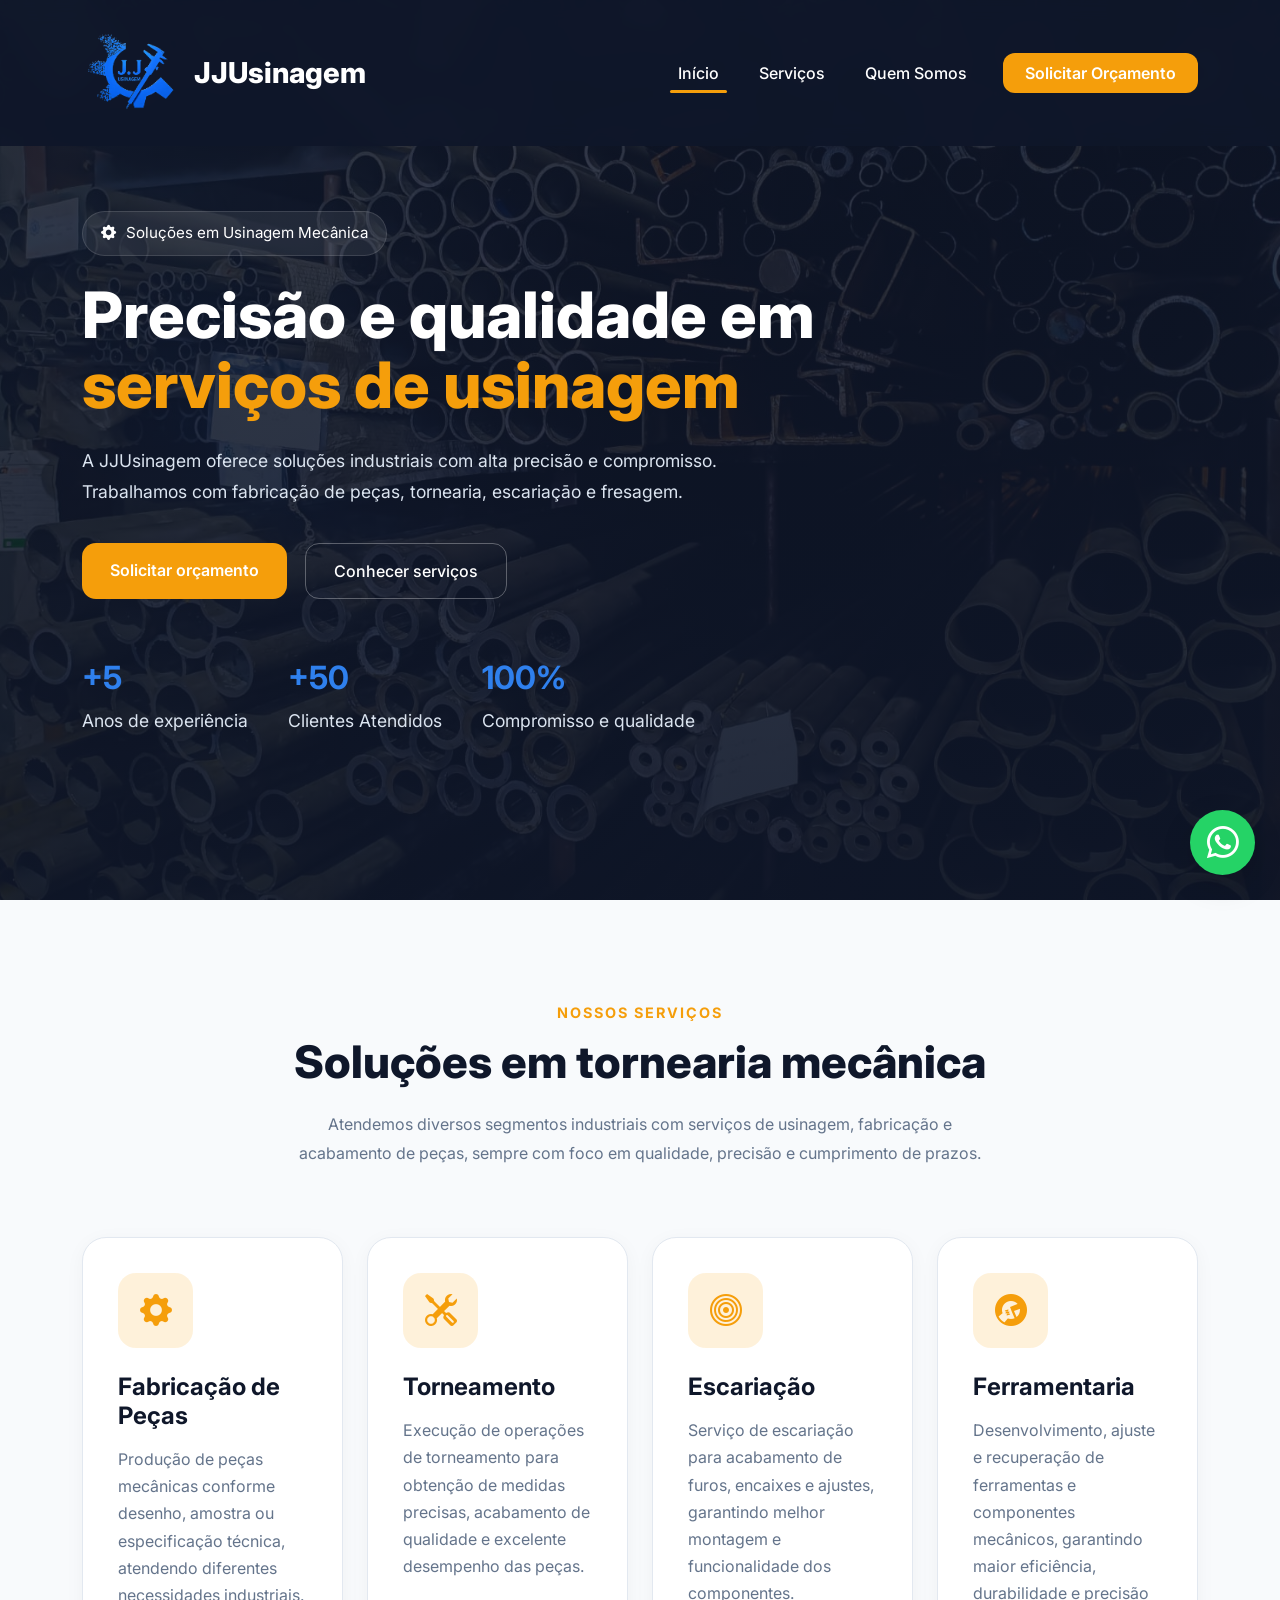
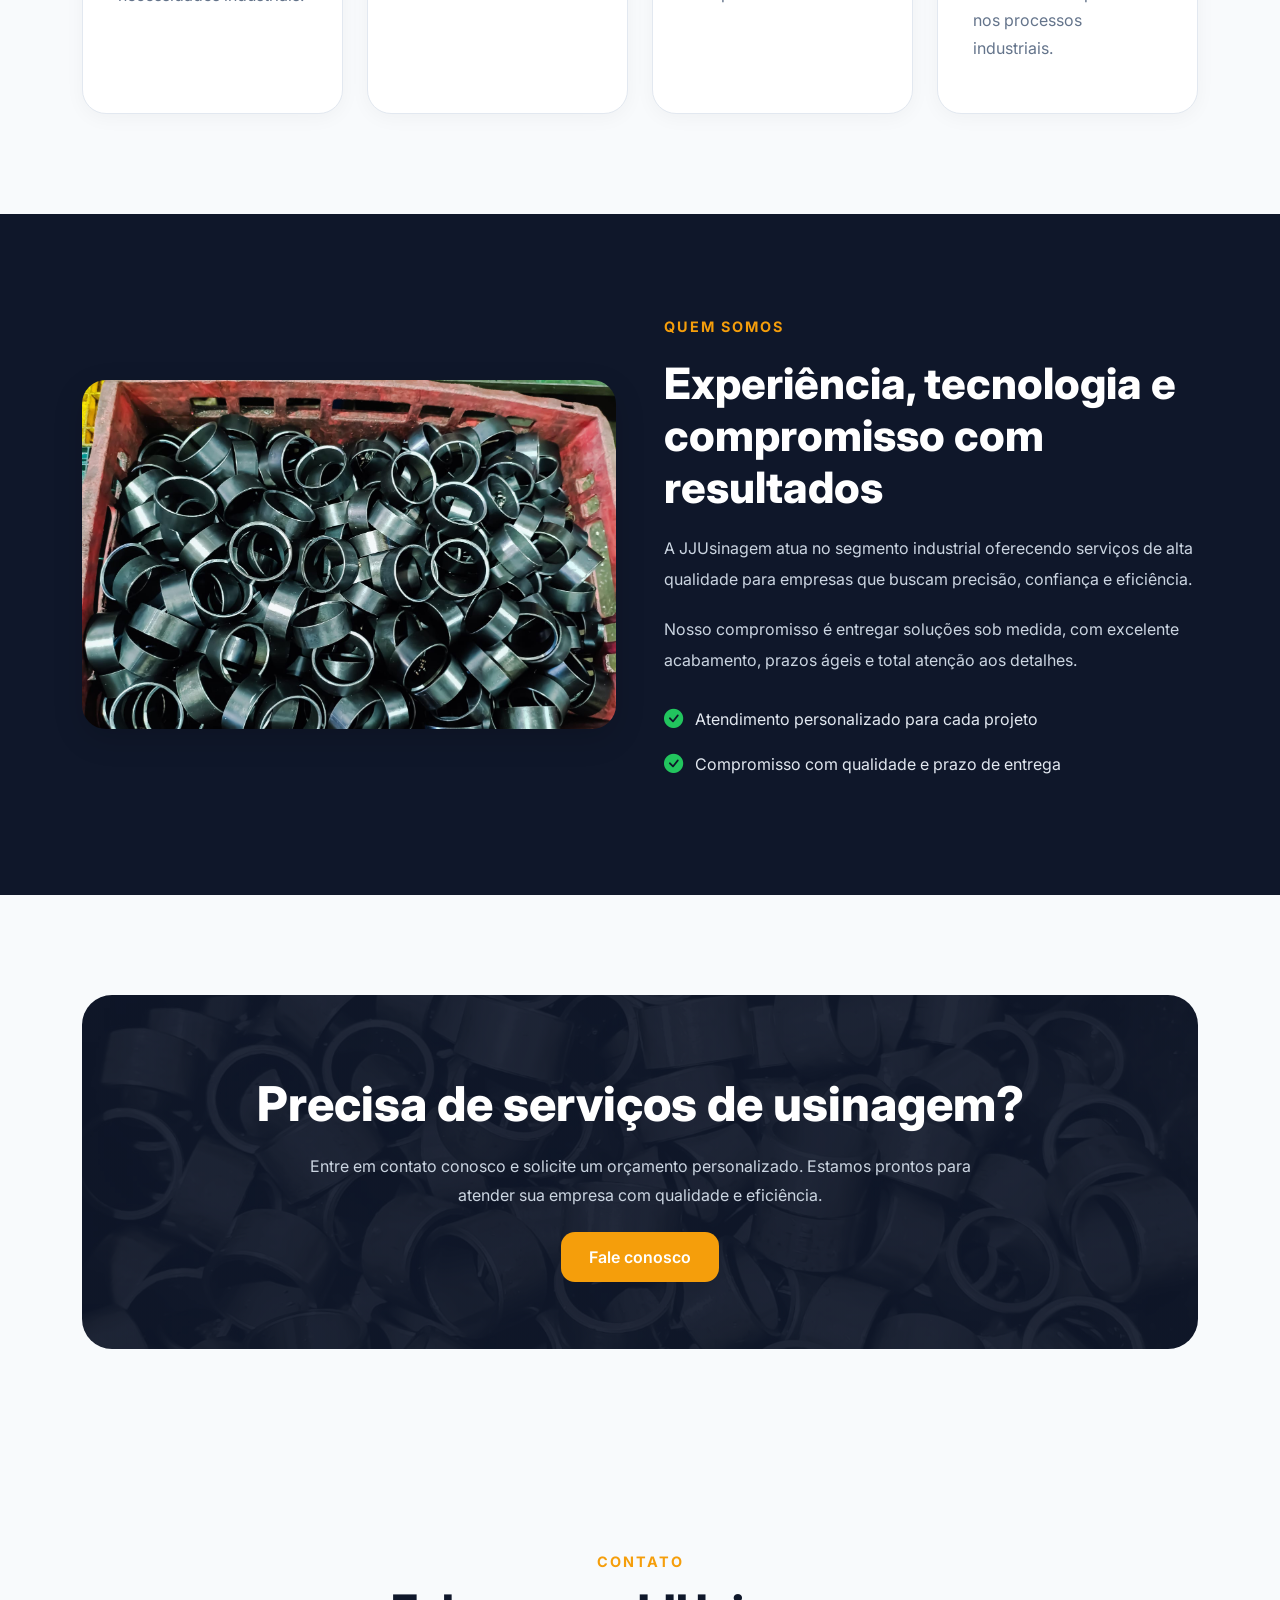
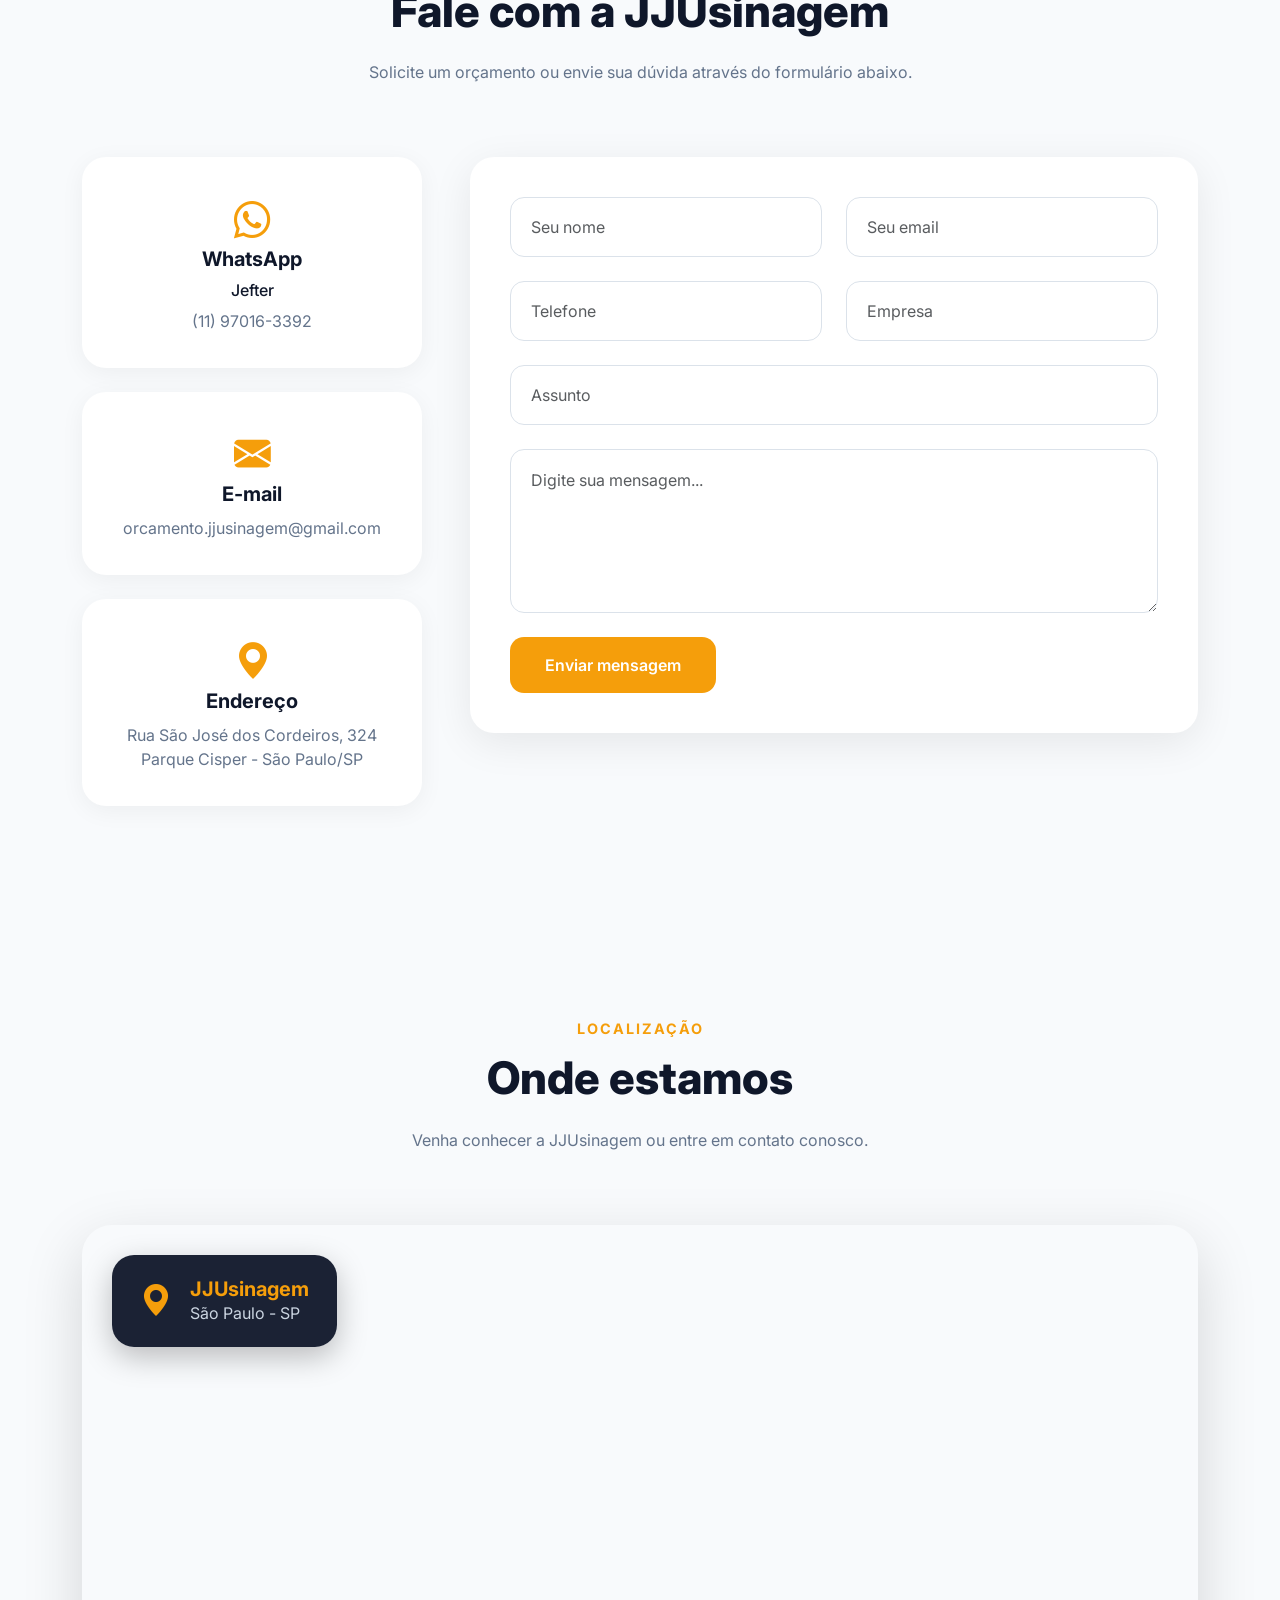
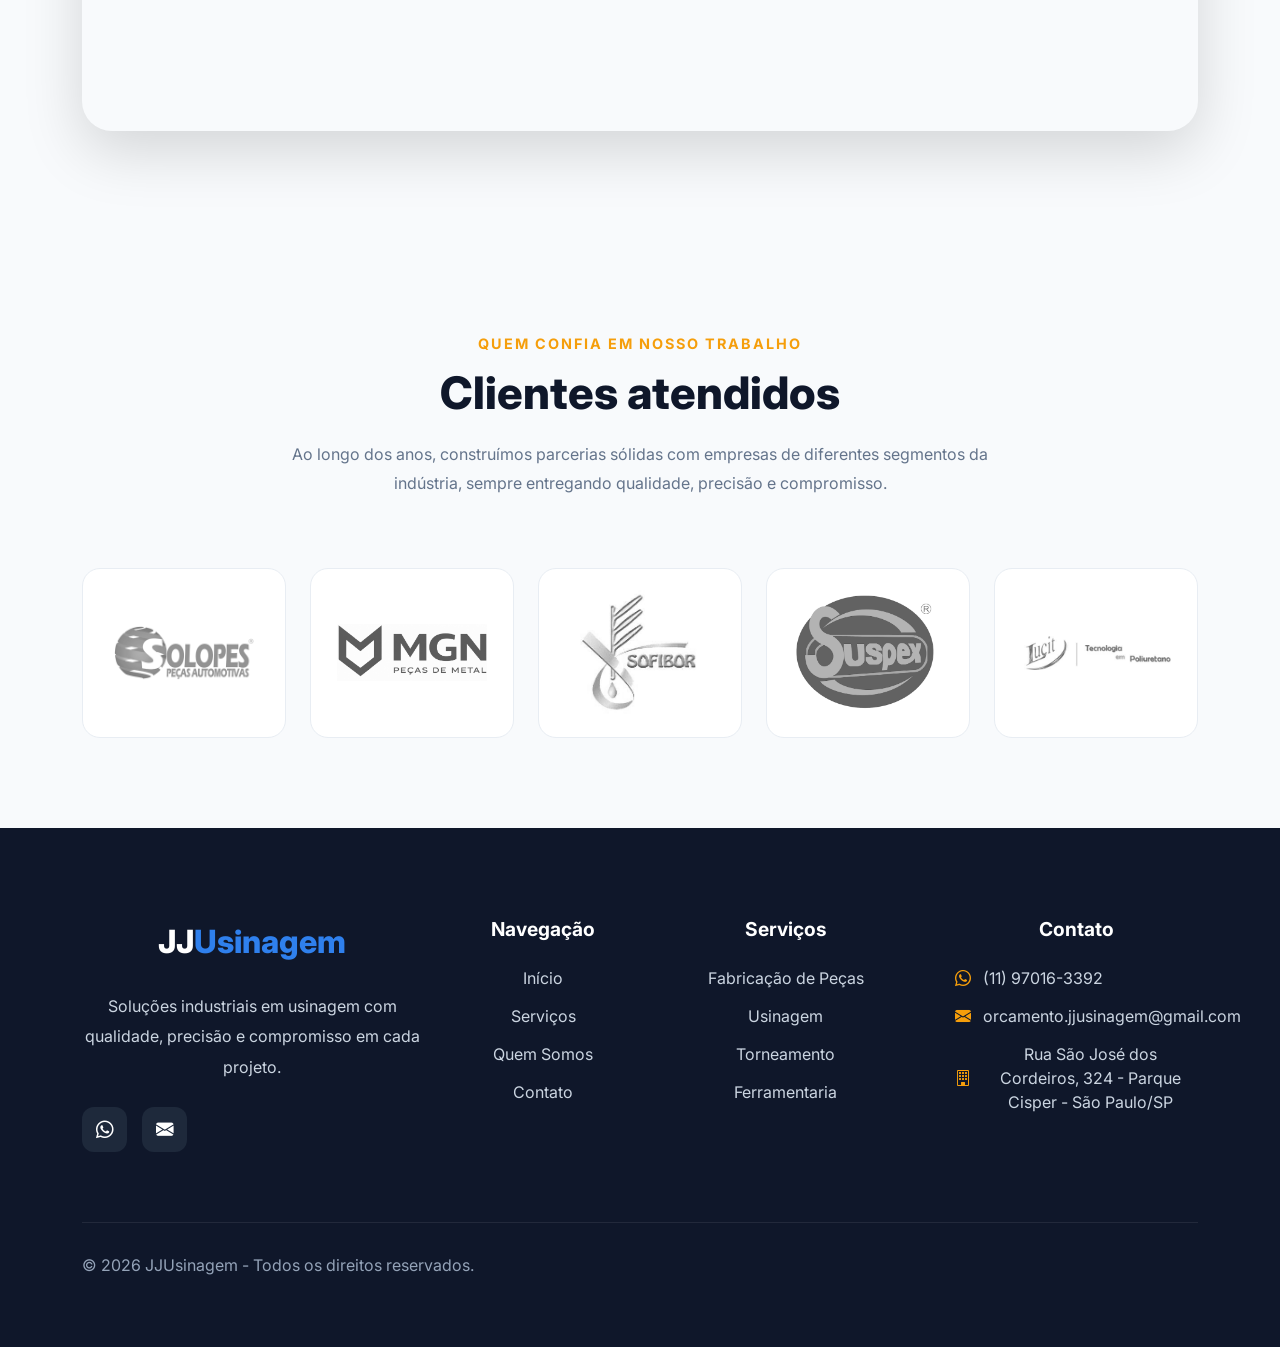
==== commit 45c99395: "Add files via upload" ====
--- a/index.html
+++ b/index.html
@@ -34,7 +34,7 @@
   <meta name="twitter:image" content="https://www.jjusinagens.com.br/images/logo.png">
 
   <!-- Favicon -->
-  <link rel="icon" type="image/png" href="images/logo1.png">
+  <link rel="icon" type="image/png" href="images/logo.png">
 
   <!-- Fonts -->
   <link rel="preconnect" href="https://fonts.googleapis.com">
@@ -426,7 +426,7 @@
             <input
              type="hidden"
              name="redirectTo"
-             value="https://jjusinagens.com/index.html?sucesso=1">
+             value="https://jjusinagens.com.br/index.html">
 
           <!-- ASSUNTO PERSONALIZADO -->
           <input
@@ -500,13 +500,12 @@
             </div>
 
             <div class="col-12">
-              <button
-                id="submitBtn"
-                type="submit"
-                class="btn-primary-custom border-0">
-
-                Enviar mensagem
-              </button>
+             <button
+               type="submit"
+                 class="btn-primary-custom border-0"
+                id="btnEnviar">
+               Enviar mensagem
+            </button>
             </div>
 
           </div>
@@ -766,38 +765,56 @@
   <i class="bi bi-whatsapp"></i>
 </a>
 
-
 <div class="modal fade" id="successModal" tabindex="-1">
-
     <div class="modal-dialog modal-dialog-centered">
-
-        <div class="modal-content border-0 shadow-lg">
-
-            <div class="modal-body text-center p-5">
-
-                <i class="bi bi-check-circle-fill text-success"
-                    style="font-size:70px;"></i>
-
-                <h3 class="mt-4">
-                    Mensagem enviada!
-                </h3>
-
-                <p class="text-muted mb-0">
-
-                    Recebemos seu orçamento com sucesso.
-
-                    <br>
-
-                    Nossa equipe entrará em contato em breve.
-
-                </p>
-
-            </div>
-
-        </div>
-
-    </div>
-
+        <div class="modal-content">
+
+            <div class="modal-header border-0">
+                <h5 class="modal-title">
+                    <i class="bi bi-check-circle-fill text-success"></i>
+                    Mensagem pronta para envio
+                </h5>
+
+                <button
+                    type="button"
+                    class="btn-close"
+                    data-bs-dismiss="modal">
+                </button>
+            </div>
+
+            <div class="modal-body">
+
+                Seu orçamento será enviado em alguns segundos.
+
+                <br><br>
+
+                Caso não aconteça automaticamente, clique no botão abaixo.
+
+            </div>
+
+            <div class="modal-footer border-0">
+
+                <button
+                    class="btn btn-secondary"
+                    data-bs-dismiss="modal"
+                    id="closeModalButton">
+
+                    Fechar
+
+                </button>
+
+                <button
+                    class="btn btn-warning"
+                    id="redirectNow">
+
+                    Enviar agora
+
+                </button>
+
+            </div>
+
+        </div>
+    </div>
 </div>
 
 
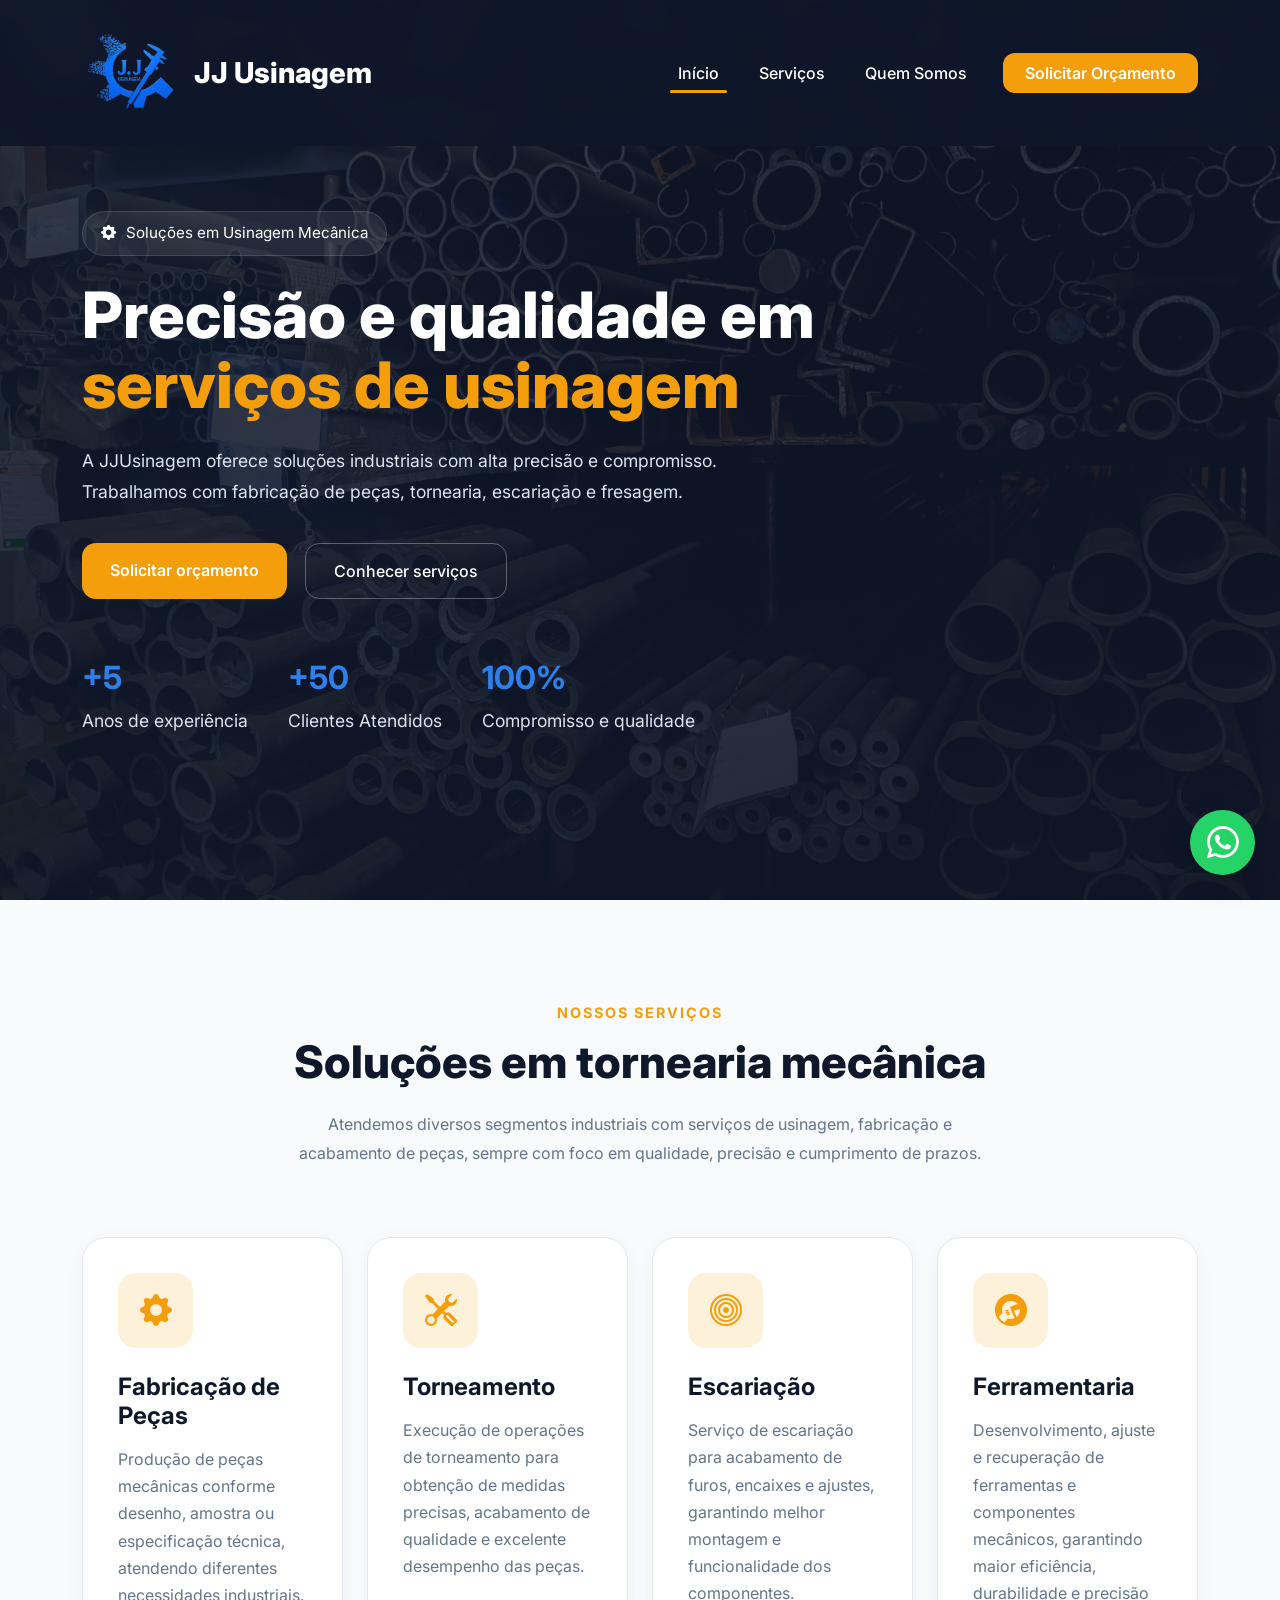
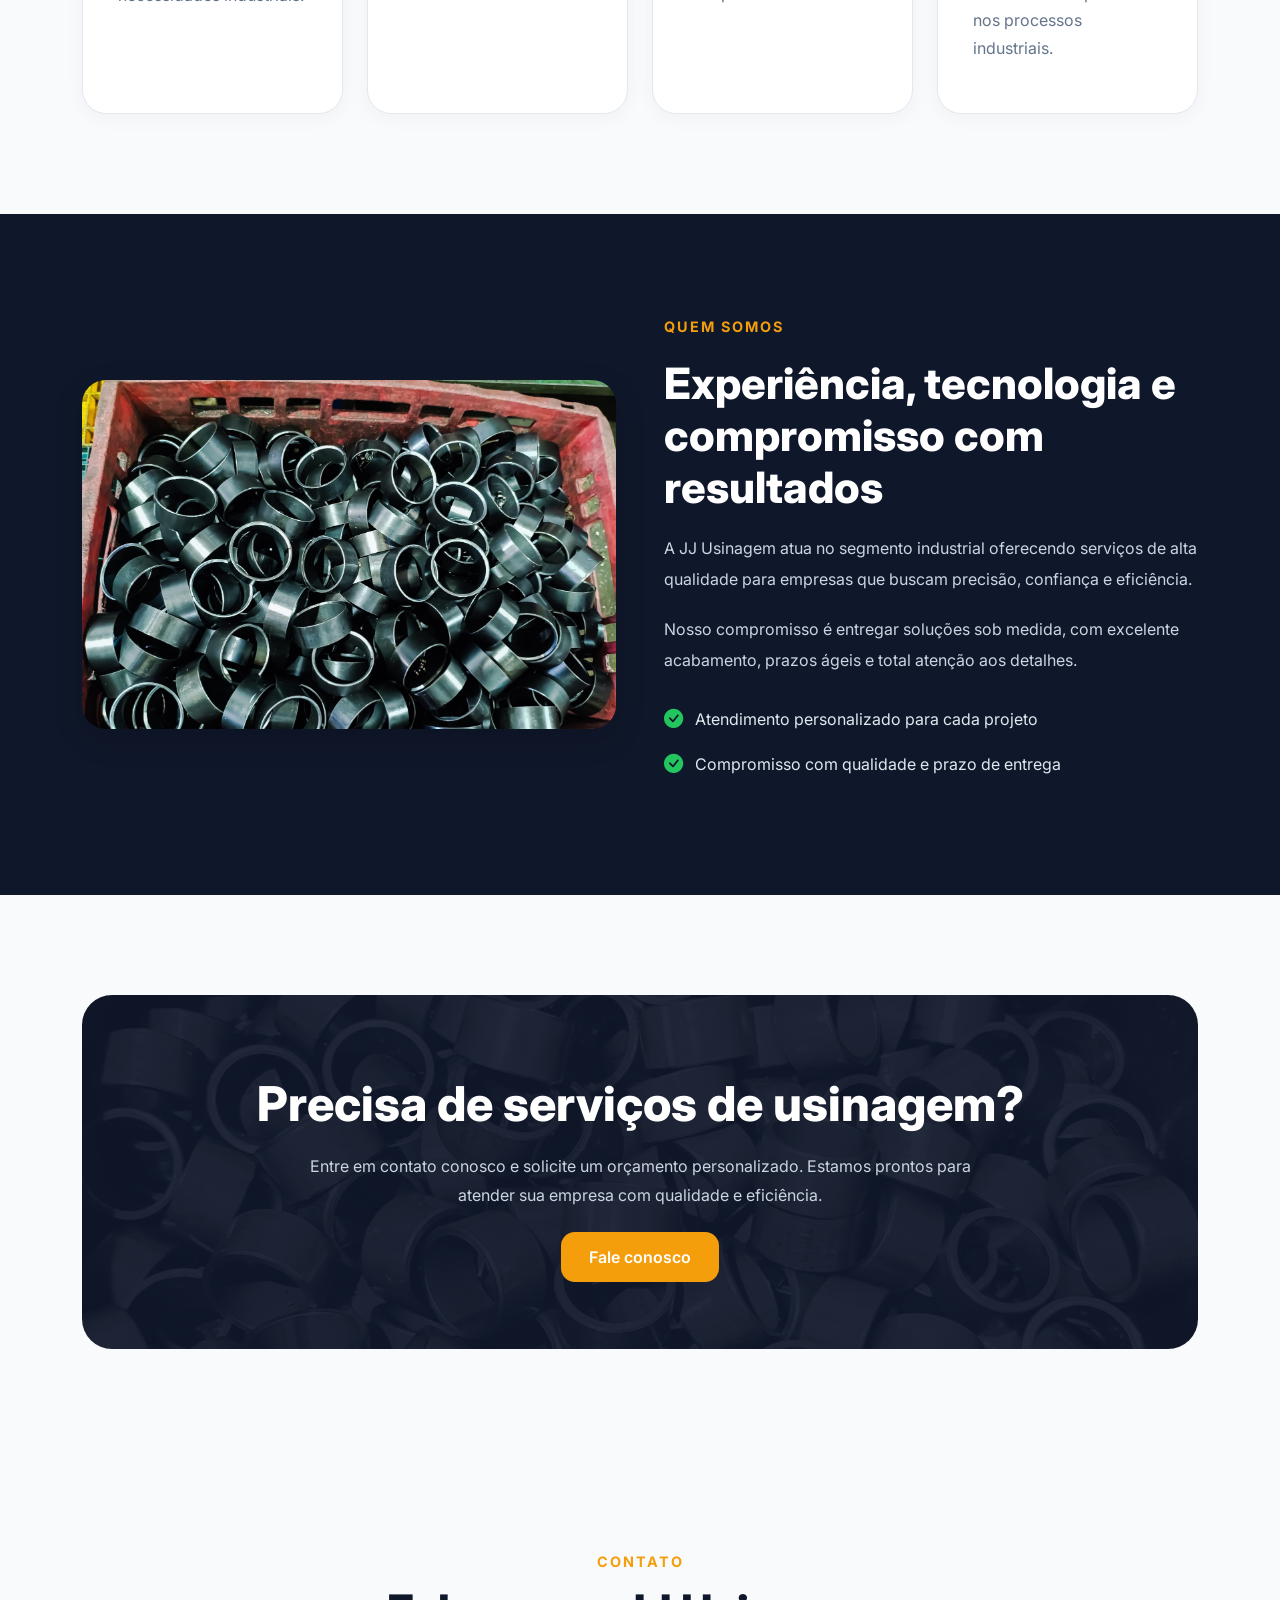
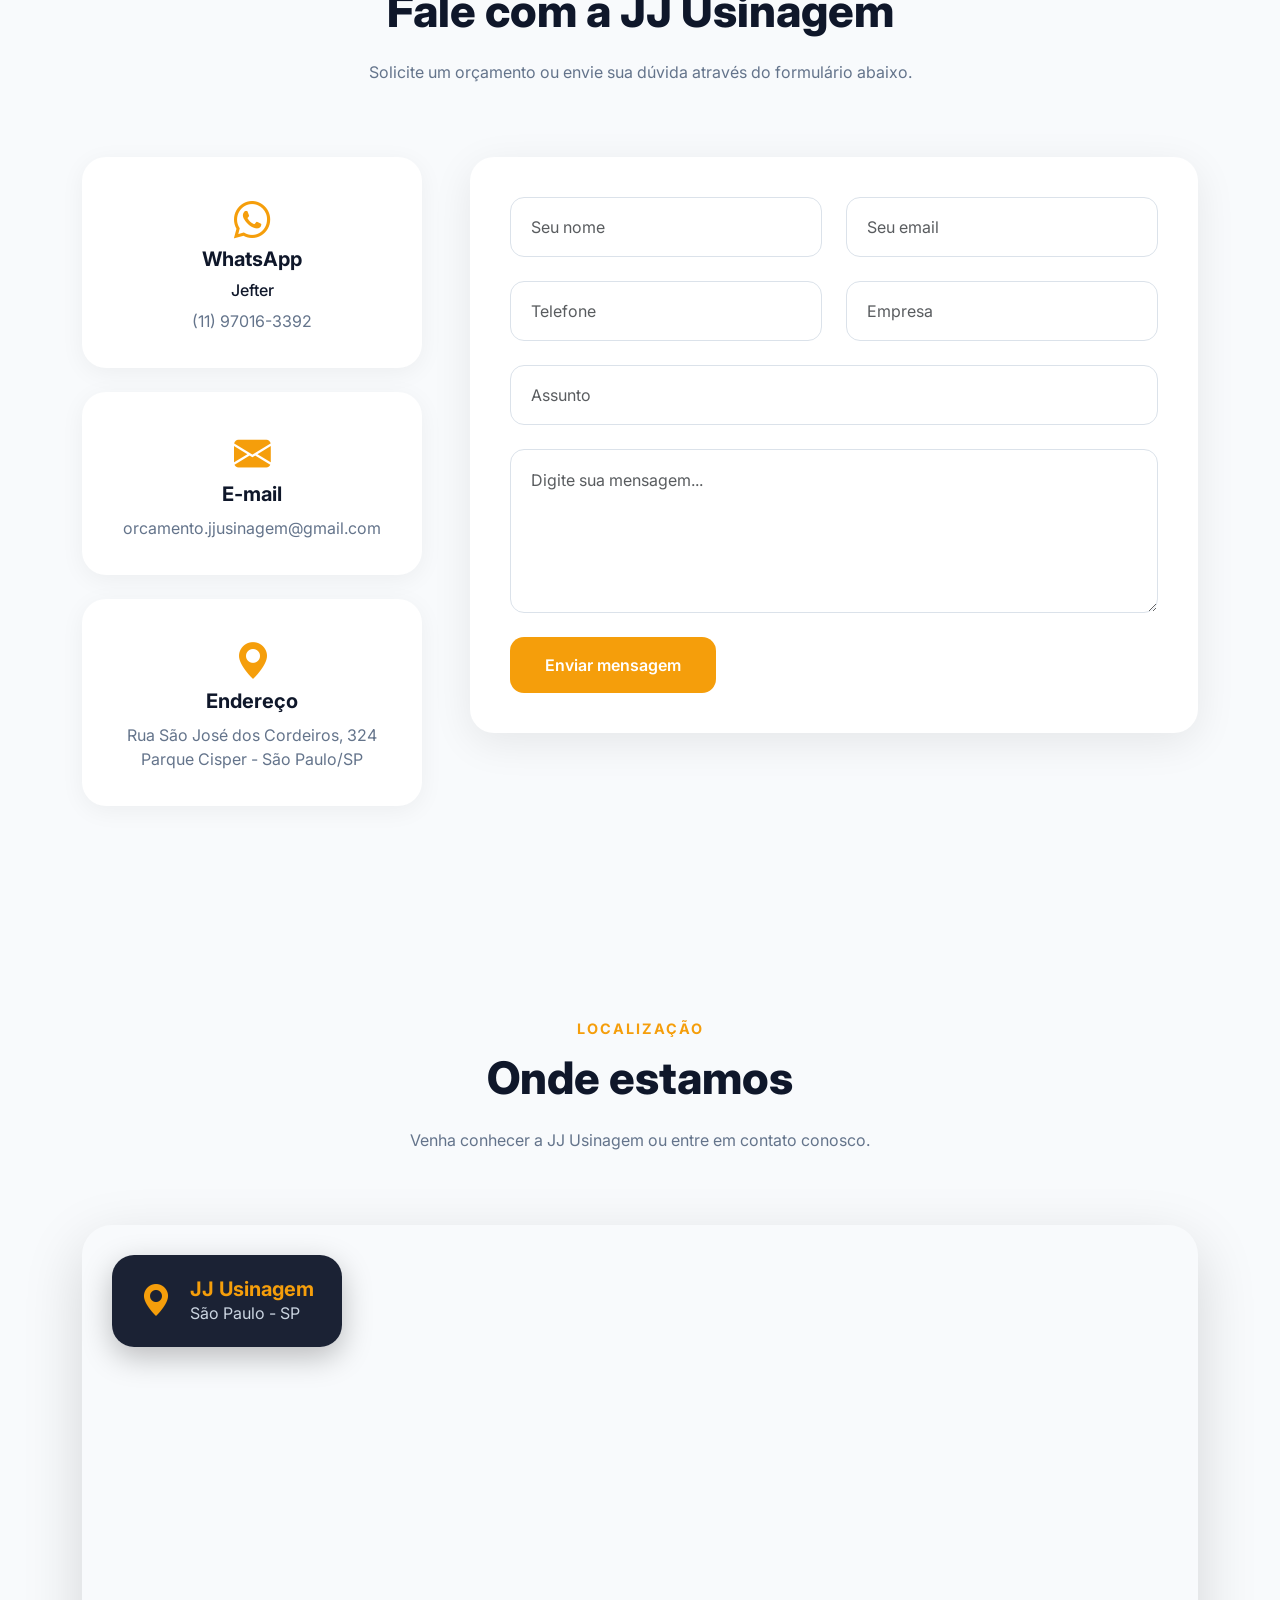
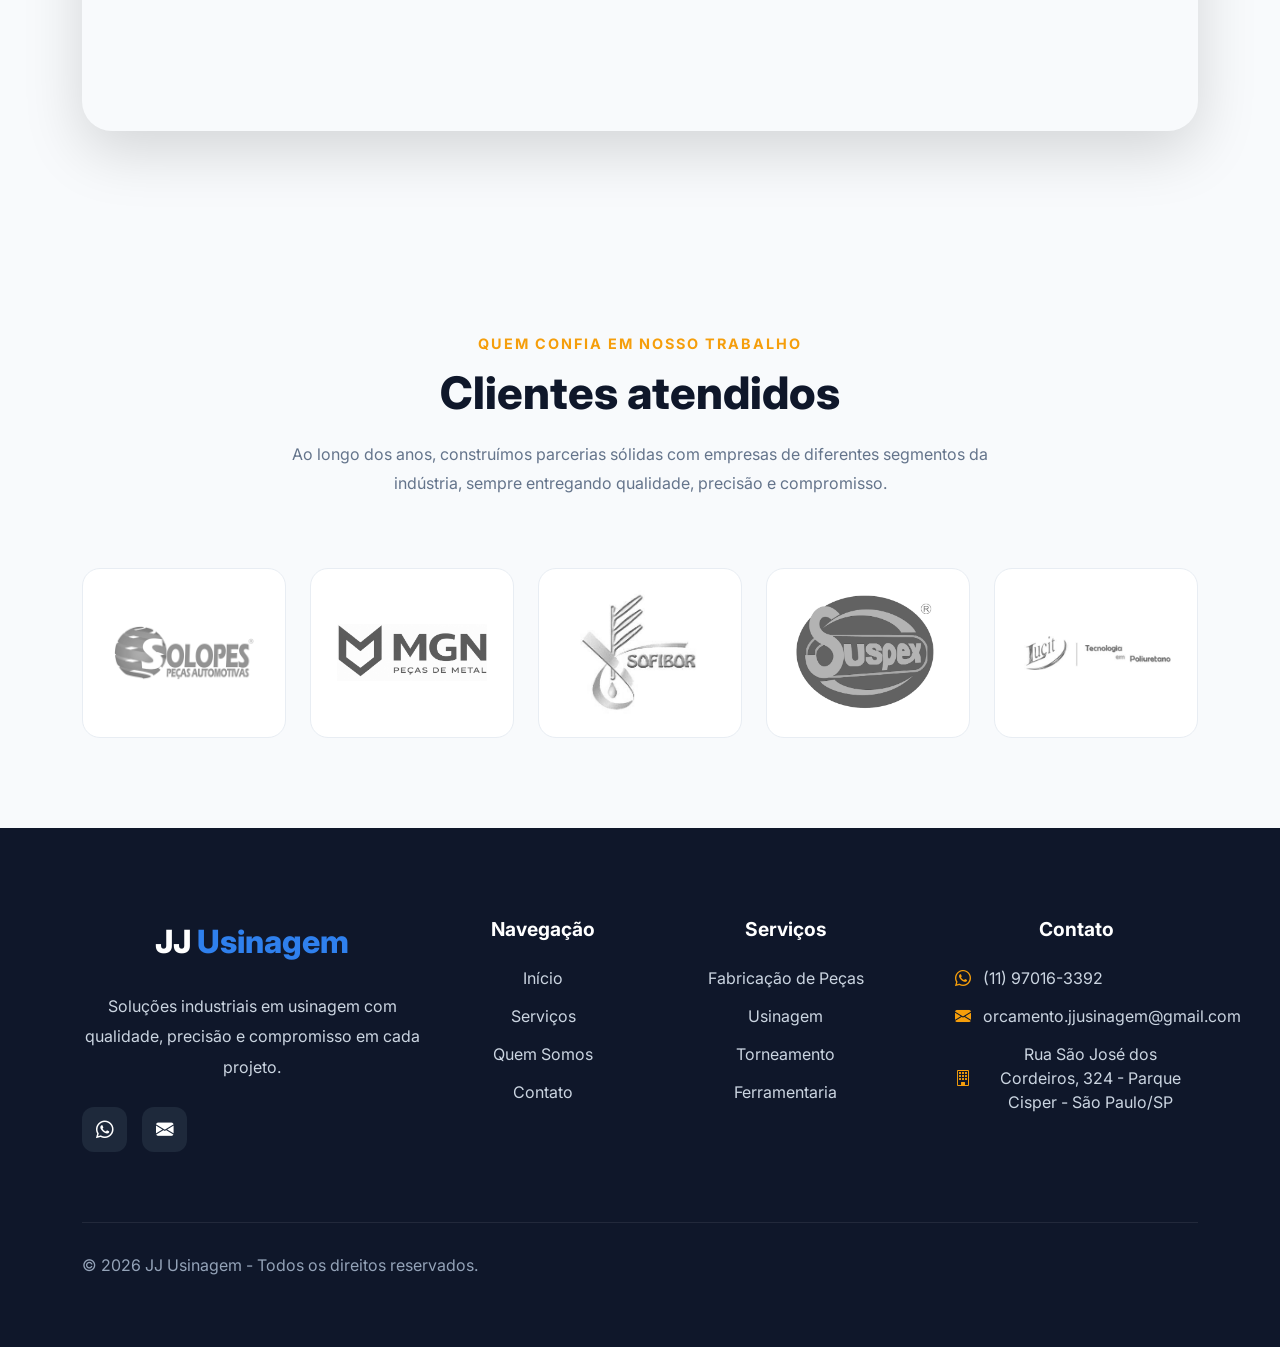
==== commit 0b275a19: "Add files via upload" ====
--- a/index.html
+++ b/index.html
@@ -8,6 +8,9 @@
 
   <!-- SEO -->
   <meta name="description" content="A JJ Usinagem é especializada em tornearia convencional, torno automático, torno revólver, ferramentaria, escariação e contagem. Fabricação e recuperação de peças com qualidade, precisão e entrega rápida em São Paulo.">
+
+
+<meta name="robots" content="index,follow">
 
   <meta name="keywords" content="usinagem, tornearia, torno convencional, torno automático, torno revólver, ferramentaria, fabricação de peças, peças usinadas, usinagem industrial, usinagem de precisão, recuperação de peças, serviços de tornearia, indústria metalúrgica, peças sob desenho, escariação, contagem, torneamento de peças, usinagem São Paulo, empresa de usinagem, JJ Usinagem">
 
@@ -59,8 +62,8 @@
   "@type": "MachineShop",
   "name": "JJ Usinagem",
   "url": "https://www.jjusinagem.com.br",
-  "logo": "https://www.jjusinagem.com.br/images/logo1.png",
-  "image": "https://www.jjusinagem.com.br/images/logo1.png",
+  "logo": "https://www.jjusinagem.com.br/images/logo.png",
+  "image": "https://www.jjusinagem.com.br/images/logo.png",
   "description": "Empresa especializada em tornearia convencional, torno automático, torno revólver, ferramentaria, escariação e fabricação de peças industriais.",
   "telephone": "+55-11-97016-3392",
   "email": "orcamento.jjusinagem@gmail.com",
@@ -92,7 +95,7 @@
     class="navbar-logo">
 
   
-    JJUsinagem
+    JJ Usinagem
   
 
 </a>
@@ -282,7 +285,7 @@
             <h2>Experiência, tecnologia e compromisso com resultados</h2>
 
             <p>
-              A JJUsinagem atua no segmento industrial oferecendo serviços de alta qualidade para empresas que buscam precisão, confiança e eficiência.
+              A JJ Usinagem atua no segmento industrial oferecendo serviços de alta qualidade para empresas que buscam precisão, confiança e eficiência.
             </p>
 
             <p>
@@ -337,7 +340,7 @@
     <div class="section-title">
       <span>Contato</span>
 
-      <h2>Fale com a JJUsinagem</h2>
+      <h2>Fale com a JJ Usinagem</h2>
 
       <p>
         Solicite um orçamento ou envie sua dúvida através do formulário abaixo.
@@ -533,7 +536,7 @@
       </h2>
 
       <p>
-        Venha conhecer a JJUsinagem ou entre em contato conosco.
+        Venha conhecer a JJ Usinagem ou entre em contato conosco.
       </p>
 
     </div>
@@ -555,7 +558,7 @@
 
             <a style="text-decoration: none;" href="https://maps.google.com/?q=Rua+São+José+dos+Cordeiros+324+Parque+Cisper+São+Paulo+SP">
             <div>
-            <h5 style="color: var(--accent);">JJUsinagem</h5>
+            <h5 style="color: var(--accent);">JJ Usinagem</h5>
             <p>São Paulo - SP</p>
           </div></a>
 
@@ -637,7 +640,7 @@
       <div class="col-lg-4">
 
         <a class="footer-logo text-decoration-none" href="index.html">
-          JJ<span>Usinagem</span>
+          JJ<span> Usinagem</span>
         </a>
 
         <p class="footer-description">
@@ -746,7 +749,7 @@
     <div class="footer-bottom">
 
       <p>
-        © 2026 JJUsinagem - Todos os direitos reservados.
+        © 2026 JJ Usinagem - Todos os direitos reservados.
       </p>
 
       <!-- <p>
--- a/assets/style.css
+++ b/assets/style.css
@@ -987,6 +987,9 @@
     max-height:140px;
     width:auto;
     height:auto;
+      pointer-events: none; 
+    user-select: none;     
+    -webkit-user-drag: none; 
 
     filter: grayscale(100%);
     opacity:.7;
@@ -997,12 +1000,17 @@
 .client-logo:hover{
     transform:translateY(-8px);
     box-shadow:0 15px 35px rgba(0,0,0,.08);
+     -webkit-user-drag: none; 
 }
 
 .client-logo:hover img{
     filter:none;
     opacity:1;
     transform:scale(1.05);
+     pointer-events: none; 
+    user-select: none;     
+    -webkit-user-drag: none; 
+
 }
 
 
